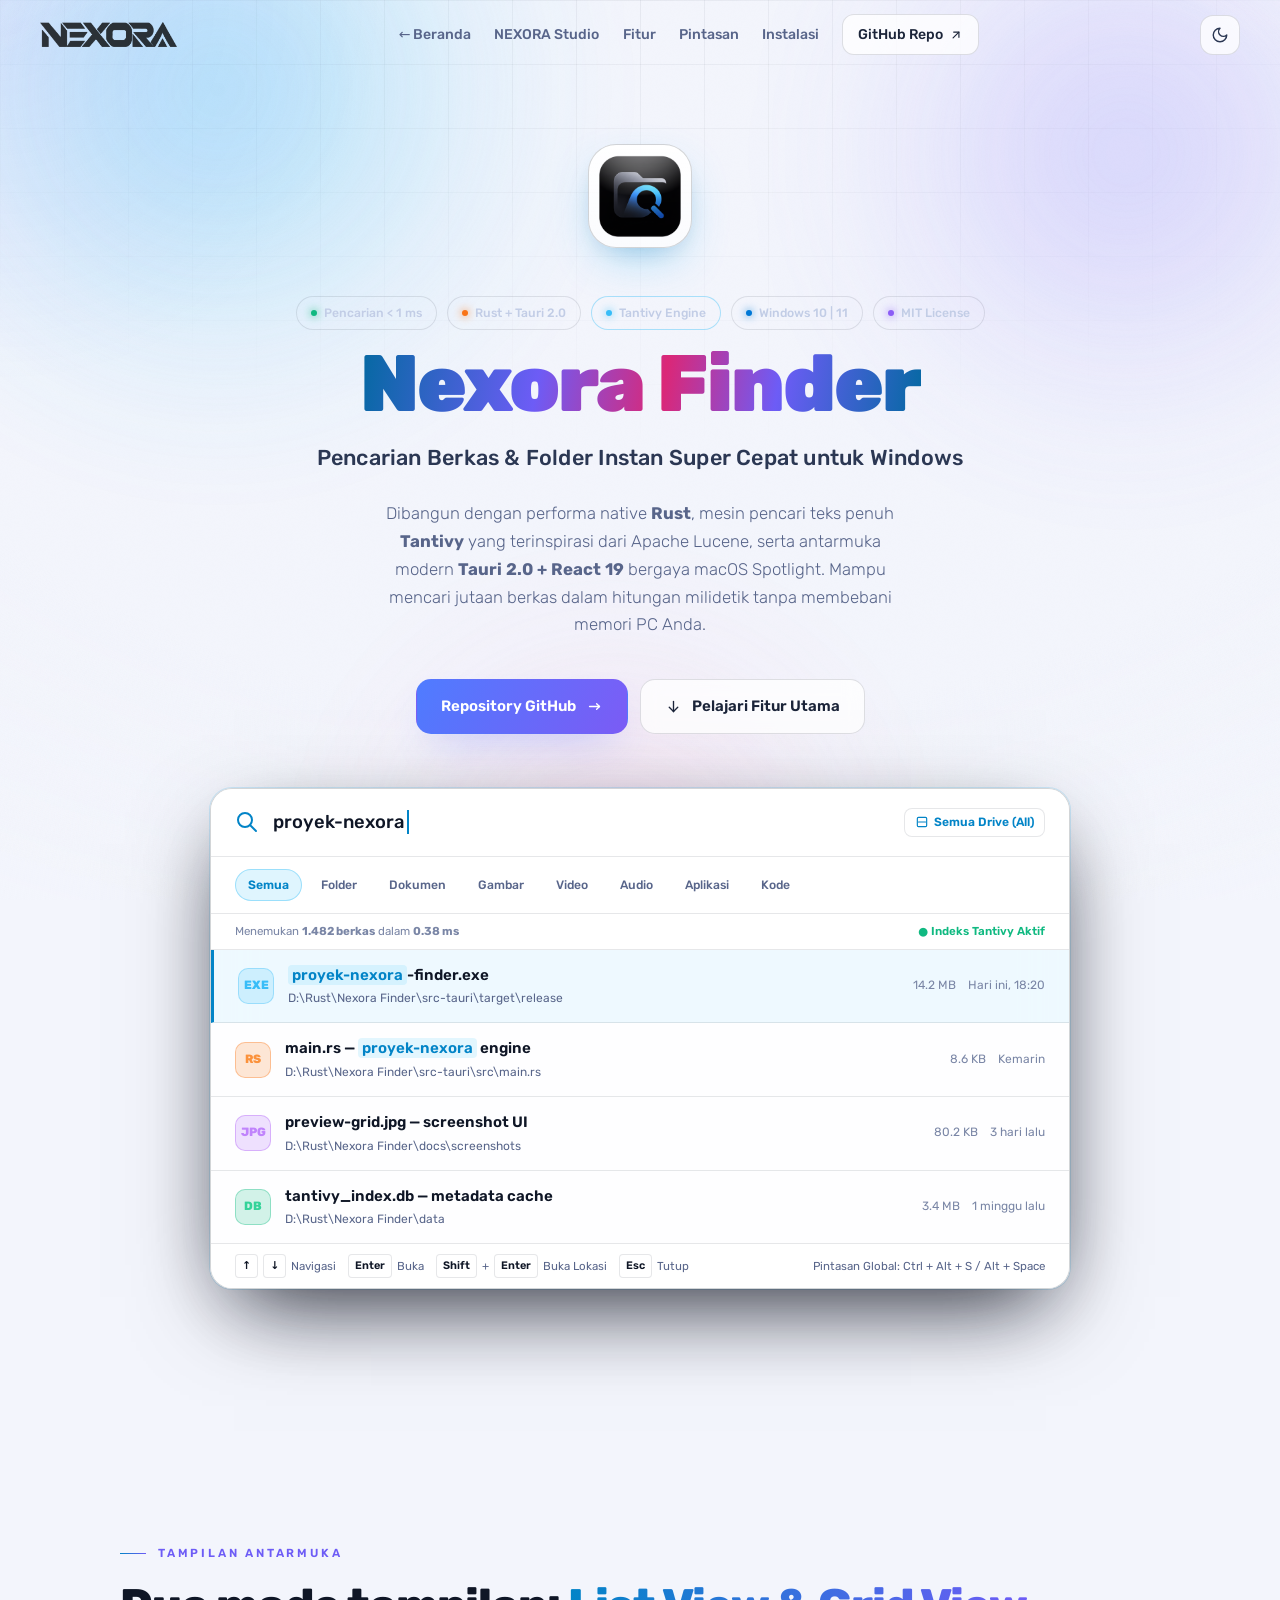
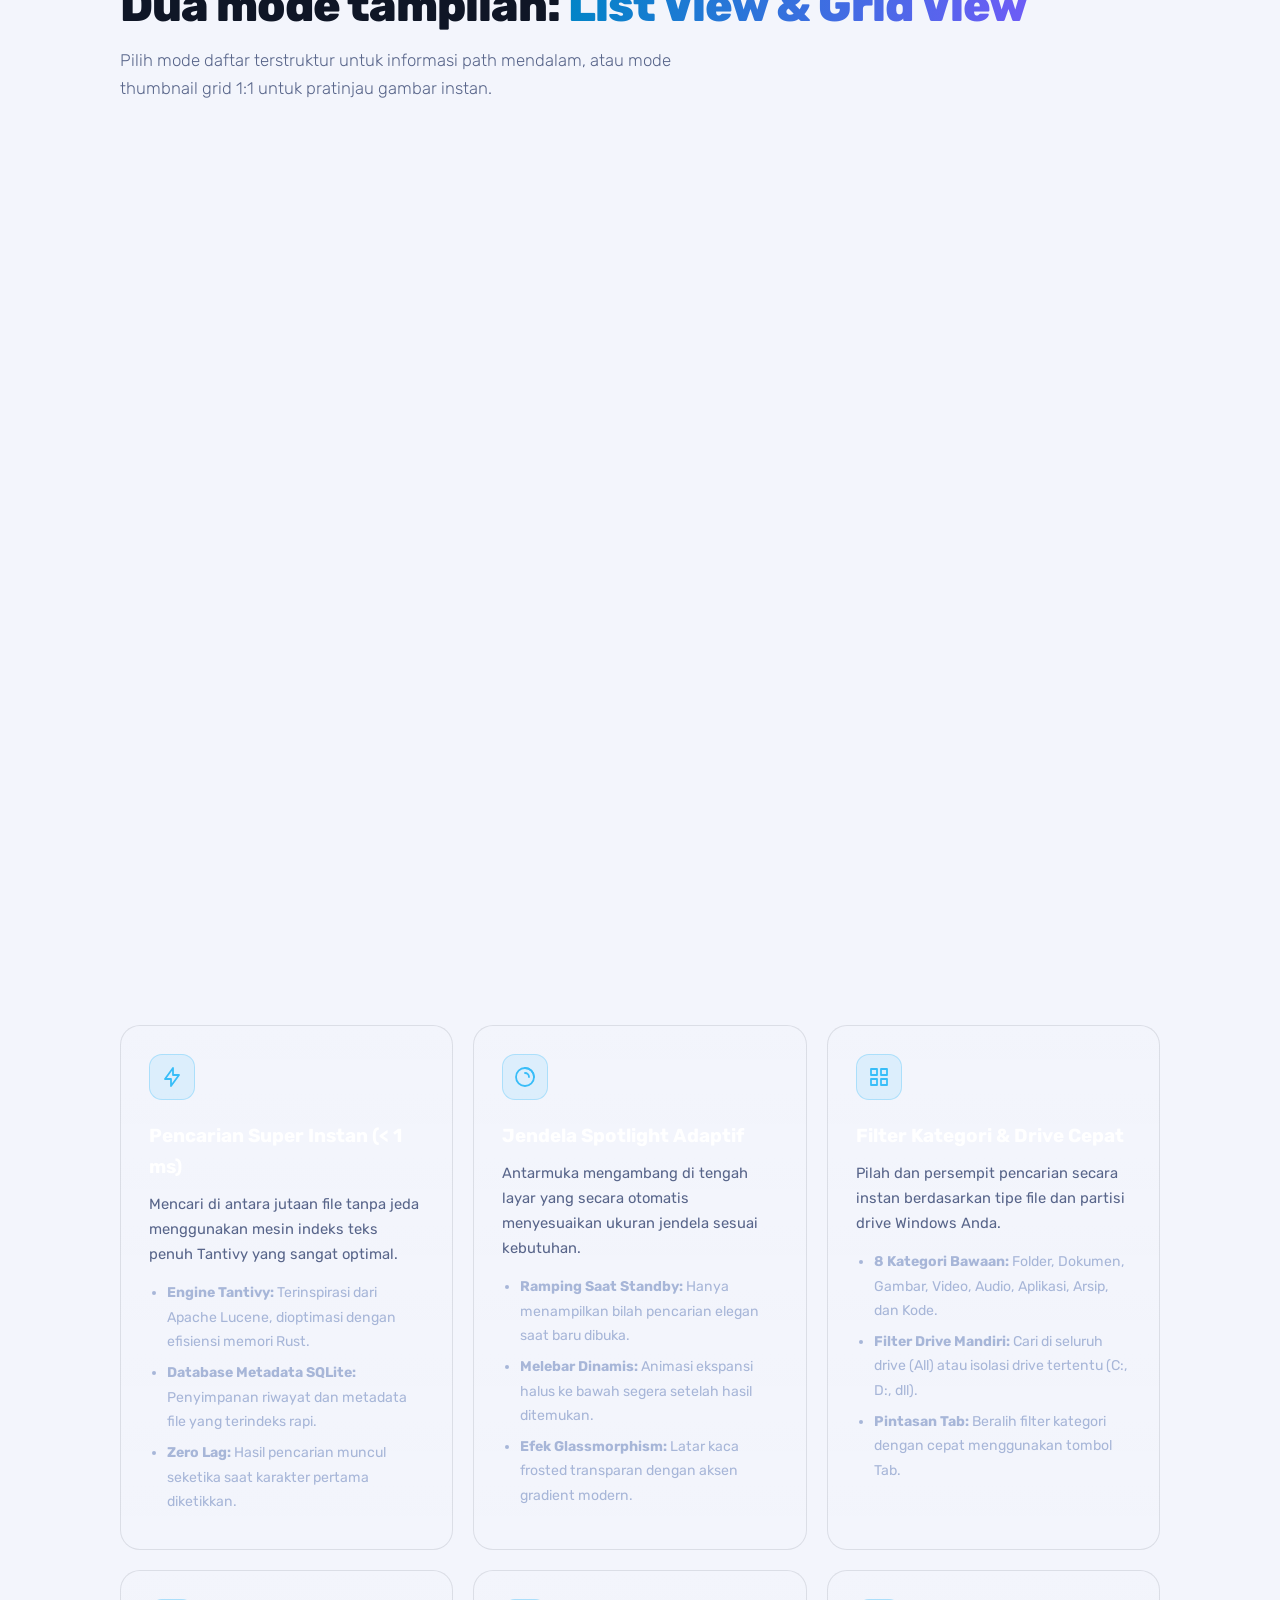
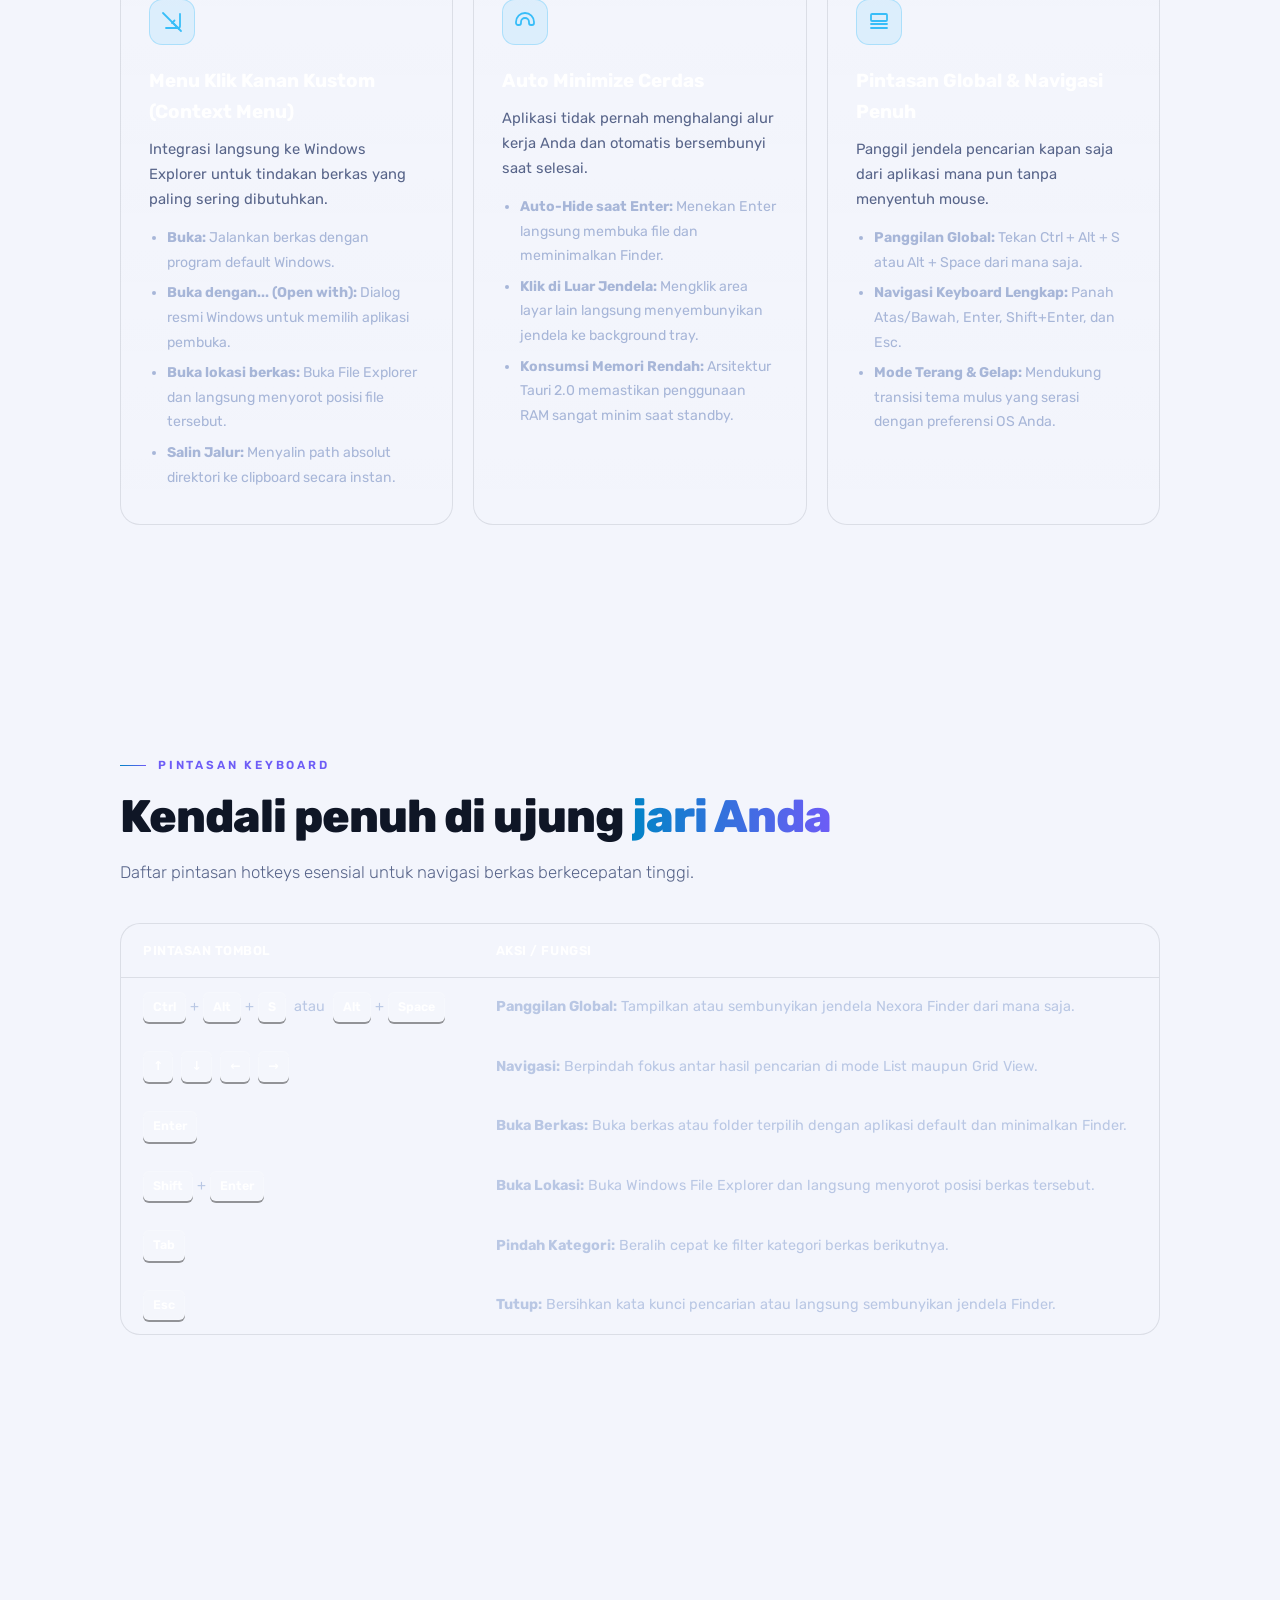
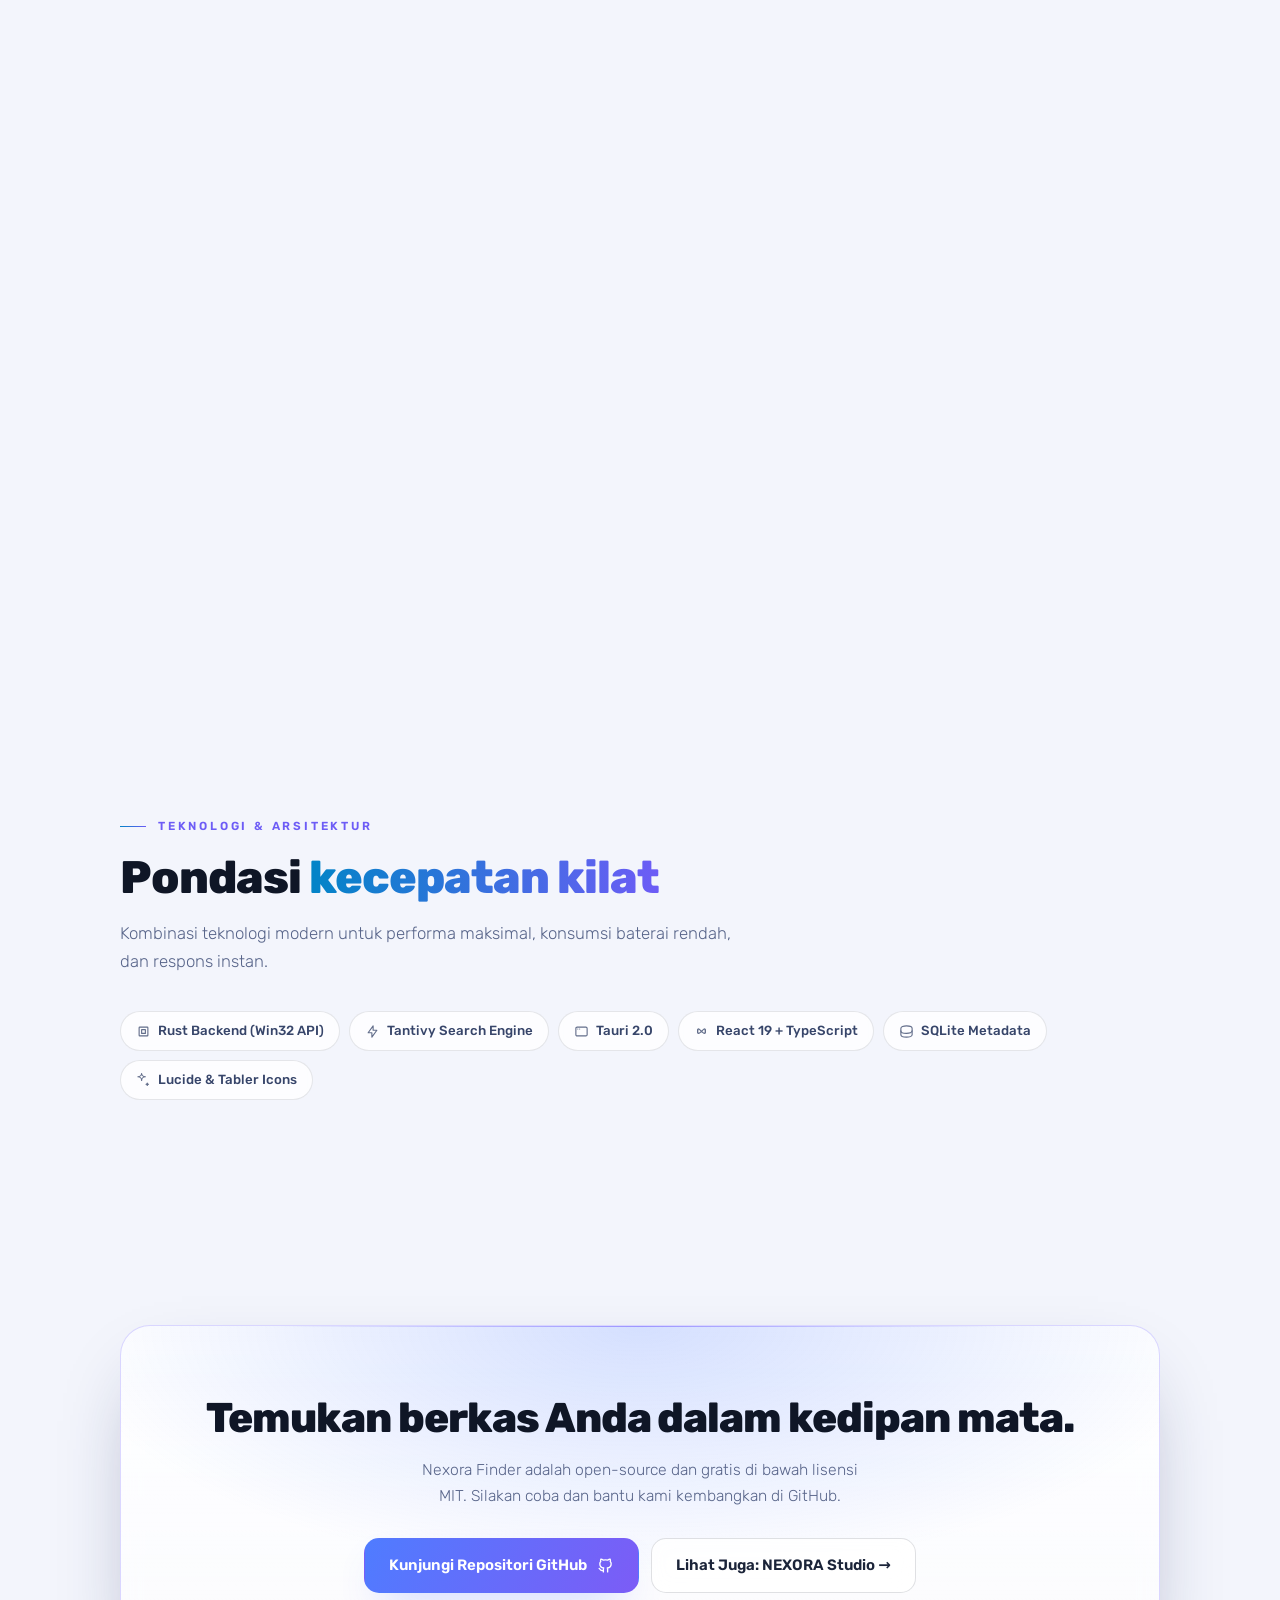
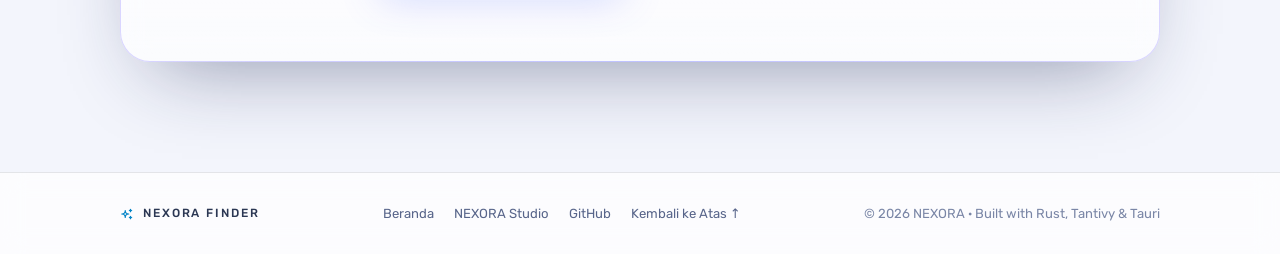
==== finder.html @ f47539b9 "feat: update favicon and add project branding assets and finder/studio pages" ====
<!DOCTYPE html>
<html lang="id" data-theme="dark">
<head>
  <meta charset="UTF-8" />
  <meta name="viewport" content="width=device-width, initial-scale=1.0" />
  <title>Nexora Finder — Pencarian Berkas &amp; Folder Instan Super Cepat untuk Windows</title>

  <meta name="description" content="Nexora Finder adalah aplikasi desktop pencarian berkas dan folder super cepat untuk Windows berkinerja tinggi, bertenaga Rust, mesin indeks Tantivy (< 1 ms), dan antarmuka modern Tauri + React bergaya macOS Spotlight." />
  <meta name="theme-color" content="#060814" id="themeColor" />
  <meta name="color-scheme" content="dark light" />

  <!-- Open Graph -->
  <meta property="og:type" content="website" />
  <meta property="og:title" content="Nexora Finder — Instant File &amp; Folder Search for Windows" />
  <meta property="og:description" content="Pencarian berkas &amp; folder instan berkecepatan tinggi (< 1 ms) bertenaga Rust, Tantivy, dan Tauri 2.0." />
  <meta property="og:url" content="https://nexora-ctrl.github.io/finder.html" />

  <!-- Favicon -->
  <link rel="icon" type="image/svg+xml" href="favicon.svg" />
  <link rel="icon" type="image/png" sizes="32x32" href="favicon-32x32.png" />
  <link rel="apple-touch-icon" sizes="192x192" href="favicon.png" />

  <!-- Font: Rubik -->
  <link rel="preconnect" href="https://fonts.googleapis.com" />
  <link rel="preconnect" href="https://fonts.gstatic.com" crossorigin />
  <link href="https://fonts.googleapis.com/css2?family=Rubik:ital,wght@0,300..900;1,300..900&display=swap" rel="stylesheet" />

  <!-- Theme bootstrap: set before first paint to avoid flashing -->
  <script>
    (function () {
      var theme = "dark";
      try {
        var params = new URLSearchParams(window.location.search);
        var forced = params.get("theme");
        var stored = localStorage.getItem("nexora-theme");
        theme = (forced === "light" || forced === "dark")
          ? forced
          : ((stored === "light" || stored === "dark")
            ? stored
            : (window.matchMedia("(prefers-color-scheme: light)").matches ? "light" : "dark"));
      } catch (e) {}
      document.documentElement.setAttribute("data-theme", theme);
    })();
  </script>

  <link rel="stylesheet" href="style.css" />
  <link rel="stylesheet" href="studio.css" />
  <link rel="stylesheet" href="finder.css" />
</head>

<body>
  <!-- Decorative background -->
  <div class="bg" aria-hidden="true">
    <div class="aurora a1"></div>
    <div class="aurora a2"></div>
    <div class="aurora a3"></div>
    <div class="grid"></div>
    <div class="grain"></div>
    <div class="vignette"></div>
  </div>
  <div class="spotlight" aria-hidden="true"></div>

  <!-- Header -->
  <header class="site-header" id="header">
    <a class="brand" href="index.html" aria-label="NEXORA — kembali ke beranda">
      <img src="logo-white.png" alt="NEXORA" class="brand-logo" width="138" height="25" />
    </a>

    <nav class="nav" id="nav" aria-label="Navigasi Proyek">
      <a href="index.html">← Beranda</a>
      <a href="studio.html">NEXORA Studio</a>
      <a href="#fitur">Fitur</a>
      <a href="#shortcuts">Pintasan</a>
      <a href="#instalasi">Instalasi</a>
      <a class="nav-cta" href="https://github.com/nexora-ctrl/nexora-finder" target="_blank" rel="noopener">
        <span>GitHub Repo</span>
        <svg xmlns="http://www.w3.org/2000/svg" width="14" height="14" viewBox="0 0 24 24" fill="none" stroke="currentColor" stroke-width="2" stroke-linecap="round" stroke-linejoin="round" class="icon-tabler" aria-hidden="true">
          <path stroke="none" d="M0 0h24v24H0z" fill="none"/>
          <path d="M17 7l-10 10" />
          <path d="M8 7l9 0l0 9" />
        </svg>
      </a>
    </nav>

    <div class="header-tools">
      <button class="theme-toggle" id="themeToggle" type="button" aria-label="Switch to light mode" aria-pressed="false" title="Ganti tema">
        <svg class="tt-icon tt-sun" xmlns="http://www.w3.org/2000/svg" viewBox="0 0 24 24" fill="none" stroke="currentColor" stroke-width="1.9" stroke-linecap="round" stroke-linejoin="round" aria-hidden="true">
          <circle cx="12" cy="12" r="4" />
          <path d="M12 2v2M12 20v2M4.93 4.93l1.41 1.41M17.66 17.66l1.41 1.41M2 12h2M20 12h2M4.93 19.07l1.41-1.41M17.66 6.34l1.41-1.41" />
        </svg>
        <svg class="tt-icon tt-moon" xmlns="http://www.w3.org/2000/svg" viewBox="0 0 24 24" fill="none" stroke="currentColor" stroke-width="1.9" stroke-linecap="round" stroke-linejoin="round" aria-hidden="true">
          <path d="M12 3a6 6 0 0 0 9 9 9 9 0 1 1-9-9z" />
        </svg>
      </button>

      <button class="menu-toggle" id="menuToggle" type="button" aria-expanded="false" aria-controls="nav" aria-label="Buka menu">
        <span></span><span></span><span></span>
      </button>
    </div>
  </header>

  <main id="top">
    <!-- Hero Section -->
    <section class="finder-hero wrap">
      <!-- App Icon -->
      <div class="finder-app-icon reveal" style="--d: 0ms">
        <img src="assets/finder-icon.png" alt="Nexora Finder Logo" width="104" height="104" />
      </div>

      <div class="badges-row reveal" style="--d: 80ms">
        <span class="meta-pill"><span class="pill-dot"></span>Pencarian &lt; 1 ms</span>
        <span class="meta-pill rust"><span class="pill-dot"></span>Rust + Tauri 2.0</span>
        <span class="meta-pill" style="border-color: rgba(56, 189, 248, 0.4);"><span class="pill-dot" style="background:#38bdf8; box-shadow:0 0 8px #38bdf8;"></span>Tantivy Engine</span>
        <span class="meta-pill win"><span class="pill-dot"></span>Windows 10 | 11</span>
        <span class="meta-pill license"><span class="pill-dot"></span>MIT License</span>
      </div>

      <h1 class="reveal" style="--d: 140ms">Nexora Finder</h1>

      <p class="tagline reveal" style="--d: 200ms">
        Pencarian Berkas &amp; Folder Instan Super Cepat untuk Windows
      </p>

      <p class="lead reveal" style="--d: 260ms">
        Dibangun dengan performa native <strong>Rust</strong>, mesin pencari teks penuh <strong>Tantivy</strong> yang terinspirasi dari Apache Lucene, serta antarmuka modern <strong>Tauri 2.0 + React 19</strong> bergaya macOS Spotlight. Mampu mencari jutaan berkas dalam hitungan milidetik tanpa membebani memori PC Anda.
      </p>

      <div class="actions reveal" style="--d: 320ms">
        <a class="btn btn-primary" href="https://github.com/nexora-ctrl/nexora-finder" target="_blank" rel="noopener">
          <span>Repository GitHub</span>
          <svg xmlns="http://www.w3.org/2000/svg" width="18" height="18" viewBox="0 0 24 24" fill="none" stroke="currentColor" stroke-width="2" stroke-linecap="round" stroke-linejoin="round" class="icon-tabler" aria-hidden="true">
            <path stroke="none" d="M0 0h24v24H0z" fill="none"/>
            <path d="M5 12l14 0" />
            <path d="M15 16l4 -4" />
            <path d="M15 8l4 4" />
          </svg>
        </a>
        <a class="btn btn-ghost" href="#fitur">
          <svg xmlns="http://www.w3.org/2000/svg" width="18" height="18" viewBox="0 0 24 24" fill="none" stroke="currentColor" stroke-width="2" stroke-linecap="round" stroke-linejoin="round" class="icon-tabler" aria-hidden="true">
            <path stroke="none" d="M0 0h24v24H0z" fill="none"/>
            <path d="M12 5v14" />
            <path d="M18 13l-6 6" />
            <path d="M6 13l6 6" />
          </svg>
          <span>Pelajari Fitur Utama</span>
        </a>
      </div>

      <!-- Spotlight Mockup Window -->
      <div class="spotlight-mockup reveal" style="--d: 380ms">
        <!-- Search bar -->
        <div class="spotlight-searchbar">
          <svg class="spotlight-search-icon" xmlns="http://www.w3.org/2000/svg" viewBox="0 0 24 24" fill="none" stroke="currentColor" stroke-width="2" stroke-linecap="round" stroke-linejoin="round" aria-hidden="true">
            <circle cx="10" cy="10" r="7" />
            <path d="M21 21l-6 -6" />
          </svg>
          <div class="spotlight-input-visual">
            <span>proyek-nexora</span>
            <span class="spotlight-cursor"></span>
          </div>
          <div class="spotlight-drive-select">
            <svg xmlns="http://www.w3.org/2000/svg" width="14" height="14" viewBox="0 0 24 24" fill="none" stroke="currentColor" stroke-width="2" stroke-linecap="round" stroke-linejoin="round"><path stroke="none" d="M0 0h24v24H0z" fill="none"/><path d="M6 4h12a2 2 0 0 1 2 2v12a2 2 0 0 1 -2 2h-12a2 2 0 0 1 -2 -2v-12a2 2 0 0 1 2 -2z" /><path d="M6 12h12" /></svg>
            <span>Semua Drive (All)</span>
          </div>
        </div>

        <!-- Category Filters -->
        <div class="spotlight-categories">
          <span class="scat-chip active">Semua</span>
          <span class="scat-chip">Folder</span>
          <span class="scat-chip">Dokumen</span>
          <span class="scat-chip">Gambar</span>
          <span class="scat-chip">Video</span>
          <span class="scat-chip">Audio</span>
          <span class="scat-chip">Aplikasi</span>
          <span class="scat-chip">Kode</span>
        </div>

        <!-- Meta status banner -->
        <div class="spotlight-meta-banner">
          <span>Menemukan <strong>1.482 berkas</strong> dalam <strong>0.38 ms</strong></span>
          <span style="color: #10b981; font-weight: 600;">● Indeks Tantivy Aktif</span>
        </div>

        <!-- Results List -->
        <div class="spotlight-results">
          <!-- Item 1 (Highlighted) -->
          <div class="spotlight-item highlighted">
            <div class="spotlight-item-main">
              <div class="spotlight-item-icon exe">EXE</div>
              <div class="spotlight-item-info">
                <div class="spotlight-item-title"><em>proyek-nexora</em>-finder.exe</div>
                <div class="spotlight-item-path">D:\Rust\Nexora Finder\src-tauri\target\release</div>
              </div>
            </div>
            <div class="spotlight-item-meta">
              <span>14.2 MB</span>
              <span>Hari ini, 18:20</span>
            </div>
          </div>

          <!-- Item 2 -->
          <div class="spotlight-item">
            <div class="spotlight-item-main">
              <div class="spotlight-item-icon code">RS</div>
              <div class="spotlight-item-info">
                <div class="spotlight-item-title">main.rs — <em>proyek-nexora</em> engine</div>
                <div class="spotlight-item-path">D:\Rust\Nexora Finder\src-tauri\src\main.rs</div>
              </div>
            </div>
            <div class="spotlight-item-meta">
              <span>8.6 KB</span>
              <span>Kemarin</span>
            </div>
          </div>

          <!-- Item 3 -->
          <div class="spotlight-item">
            <div class="spotlight-item-main">
              <div class="spotlight-item-icon img">JPG</div>
              <div class="spotlight-item-info">
                <div class="spotlight-item-title">preview-grid.jpg — screenshot UI</div>
                <div class="spotlight-item-path">D:\Rust\Nexora Finder\docs\screenshots</div>
              </div>
            </div>
            <div class="spotlight-item-meta">
              <span>80.2 KB</span>
              <span>3 hari lalu</span>
            </div>
          </div>

          <!-- Item 4 -->
          <div class="spotlight-item">
            <div class="spotlight-item-main">
              <div class="spotlight-item-icon db">DB</div>
              <div class="spotlight-item-info">
                <div class="spotlight-item-title">tantivy_index.db — metadata cache</div>
                <div class="spotlight-item-path">D:\Rust\Nexora Finder\data</div>
              </div>
            </div>
            <div class="spotlight-item-meta">
              <span>3.4 MB</span>
              <span>1 minggu lalu</span>
            </div>
          </div>
        </div>

        <!-- Spotlight Footer -->
        <div class="spotlight-footer">
          <div class="spotlight-footer-keys">
            <span><kbd>↑</kbd><kbd>↓</kbd> Navigasi</span>
            <span><kbd>Enter</kbd> Buka</span>
            <span><kbd>Shift</kbd> + <kbd>Enter</kbd> Buka Lokasi</span>
            <span><kbd>Esc</kbd> Tutup</span>
          </div>
          <div>Pintasan Global: <kbd>Ctrl</kbd> + <kbd>Alt</kbd> + <kbd>S</kbd> / <kbd>Alt</kbd> + <kbd>Space</kbd></div>
        </div>
      </div>
    </section>

    <!-- Screenshots Preview Section -->
    <section class="section wrap gallery-section">
      <p class="eyebrow reveal">Tampilan Antarmuka</p>
      <h2 class="reveal" style="--d: 70ms">
        Dua mode tampilan: <em>List View &amp; Grid View</em>
      </h2>
      <p class="lead reveal" style="--d: 130ms">
        Pilih mode daftar terstruktur untuk informasi path mendalam, atau mode thumbnail grid 1:1 untuk pratinjau gambar instan.
      </p>

      <div class="cards" style="grid-template-columns: repeat(auto-fit, minmax(360px, 1fr)); margin-top: 36px;">
        <!-- List View Preview Card -->
        <div class="gallery-card reveal" style="--d: 180ms">
          <img src="assets/finder-preview-list.jpg" alt="Nexora Finder List View Screenshot" loading="lazy" />
          <div class="gallery-card-caption">
            <div>
              <strong>Mode Tampilan Daftar (List View)</strong>
              <div style="font-size: 0.74rem; color: var(--muted-2); margin-top: 2px;">Informasi ukuran berkas, ekstensi, jalur folder, &amp; tanggal</div>
            </div>
            <span class="meta-pill" style="margin: 0; padding: 4px 10px; font-size: 0.7rem;">Detail Lengkap</span>
          </div>
        </div>

        <!-- Grid View Preview Card -->
        <div class="gallery-card reveal" style="--d: 260ms">
          <img src="assets/finder-preview-grid.jpg" alt="Nexora Finder Grid View Screenshot" loading="lazy" />
          <div class="gallery-card-caption">
            <div>
              <strong>Mode Tampilan Thumbnail (Grid View)</strong>
              <div style="font-size: 0.74rem; color: var(--muted-2); margin-top: 2px;">Kartu thumbnail visual 1:1 untuk identifikasi gambar cepat</div>
            </div>
            <span class="meta-pill" style="margin: 0; padding: 4px 10px; font-size: 0.7rem;">Pratinjau Visual</span>
          </div>
        </div>
      </div>
    </section>

    <!-- Key Features Section -->
    <section class="section wrap" id="fitur">
      <p class="eyebrow reveal">Fitur Utama</p>
      <h2 class="reveal" style="--d: 70ms">
        Kecepatan tanpa kompromi, <em>desain tanpa cela</em>
      </h2>
      <p class="lead reveal" style="--d: 130ms">
        Semua fitur dirancang khusus untuk memangkas waktu Anda mencari berkas di Windows tanpa harus menunggu indexing berat bawaan OS.
      </p>

      <div class="feature-showcase-grid">
        <!-- Feature 1 -->
        <article class="feature-box reveal" style="--d: 0ms">
          <div class="feature-box-icon" aria-hidden="true">
            <svg xmlns="http://www.w3.org/2000/svg" width="24" height="24" viewBox="0 0 24 24" fill="none" stroke="currentColor" stroke-width="1.8" stroke-linecap="round" stroke-linejoin="round" class="icon-tabler">
              <path stroke="none" d="M0 0h24v24H0z" fill="none"/>
              <path d="M13 3l0 7l6 0l-8 11l0 -7l-6 0z" />
            </svg>
          </div>
          <h3>Pencarian Super Instan (&lt; 1 ms)</h3>
          <p>Mencari di antara jutaan file tanpa jeda menggunakan mesin indeks teks penuh Tantivy yang sangat optimal.</p>
          <ul>
            <li><strong>Engine Tantivy:</strong> Terinspirasi dari Apache Lucene, dioptimasi dengan efisiensi memori Rust.</li>
            <li><strong>Database Metadata SQLite:</strong> Penyimpanan riwayat dan metadata file yang terindeks rapi.</li>
            <li><strong>Zero Lag:</strong> Hasil pencarian muncul seketika saat karakter pertama diketikkan.</li>
          </ul>
        </article>

        <!-- Feature 2 -->
        <article class="feature-box reveal" style="--d: 80ms">
          <div class="feature-box-icon" aria-hidden="true">
            <svg xmlns="http://www.w3.org/2000/svg" width="24" height="24" viewBox="0 0 24 24" fill="none" stroke="currentColor" stroke-width="1.8" stroke-linecap="round" stroke-linejoin="round" class="icon-tabler">
              <path stroke="none" d="M0 0h24v24H0z" fill="none"/>
              <circle cx="12" cy="12" r="9" />
              <path d="M12 3a9 9 0 0 1 9 9" />
              <path d="M12 8a4 4 0 0 1 4 4" />
            </svg>
          </div>
          <h3>Jendela Spotlight Adaptif</h3>
          <p>Antarmuka mengambang di tengah layar yang secara otomatis menyesuaikan ukuran jendela sesuai kebutuhan.</p>
          <ul>
            <li><strong>Ramping Saat Standby:</strong> Hanya menampilkan bilah pencarian elegan saat baru dibuka.</li>
            <li><strong>Melebar Dinamis:</strong> Animasi ekspansi halus ke bawah segera setelah hasil ditemukan.</li>
            <li><strong>Efek Glassmorphism:</strong> Latar kaca frosted transparan dengan aksen gradient modern.</li>
          </ul>
        </article>

        <!-- Feature 3 -->
        <article class="feature-box reveal" style="--d: 160ms">
          <div class="feature-box-icon" aria-hidden="true">
            <svg xmlns="http://www.w3.org/2000/svg" width="24" height="24" viewBox="0 0 24 24" fill="none" stroke="currentColor" stroke-width="1.8" stroke-linecap="round" stroke-linejoin="round" class="icon-tabler">
              <path stroke="none" d="M0 0h24v24H0z" fill="none"/>
              <path d="M4 4h6v6h-6z" />
              <path d="M14 4h6v6h-6z" />
              <path d="M4 14h6v6h-6z" />
              <path d="M14 14h6v6h-6z" />
            </svg>
          </div>
          <h3>Filter Kategori &amp; Drive Cepat</h3>
          <p>Pilah dan persempit pencarian secara instan berdasarkan tipe file dan partisi drive Windows Anda.</p>
          <ul>
            <li><strong>8 Kategori Bawaan:</strong> Folder, Dokumen, Gambar, Video, Audio, Aplikasi, Arsip, dan Kode.</li>
            <li><strong>Filter Drive Mandiri:</strong> Cari di seluruh drive (All) atau isolasi drive tertentu (C:, D:, dll).</li>
            <li><strong>Pintasan Tab:</strong> Beralih filter kategori dengan cepat menggunakan tombol <kbd>Tab</kbd>.</li>
          </ul>
        </article>

        <!-- Feature 4 -->
        <article class="feature-box reveal" style="--d: 240ms">
          <div class="feature-box-icon" aria-hidden="true">
            <svg xmlns="http://www.w3.org/2000/svg" width="24" height="24" viewBox="0 0 24 24" fill="none" stroke="currentColor" stroke-width="1.8" stroke-linecap="round" stroke-linejoin="round" class="icon-tabler">
              <path stroke="none" d="M0 0h24v24H0z" fill="none"/>
              <path d="M13 13l6 6" />
              <path d="M14.5 10.5l-2.5 2.5" />
              <path d="M3 3l18 18" />
              <path d="M6 18h12a2 2 0 0 0 2 -2v-12" />
            </svg>
          </div>
          <h3>Menu Klik Kanan Kustom (Context Menu)</h3>
          <p>Integrasi langsung ke Windows Explorer untuk tindakan berkas yang paling sering dibutuhkan.</p>
          <ul>
            <li><strong>Buka:</strong> Jalankan berkas dengan program default Windows.</li>
            <li><strong>Buka dengan... (Open with):</strong> Dialog resmi Windows untuk memilih aplikasi pembuka.</li>
            <li><strong>Buka lokasi berkas:</strong> Buka File Explorer dan langsung menyorot posisi file tersebut.</li>
            <li><strong>Salin Jalur:</strong> Menyalin path absolut direktori ke clipboard secara instan.</li>
          </ul>
        </article>

        <!-- Feature 5 -->
        <article class="feature-box reveal" style="--d: 320ms">
          <div class="feature-box-icon" aria-hidden="true">
            <svg xmlns="http://www.w3.org/2000/svg" width="24" height="24" viewBox="0 0 24 24" fill="none" stroke="currentColor" stroke-width="1.8" stroke-linecap="round" stroke-linejoin="round" class="icon-tabler">
              <path stroke="none" d="M0 0h24v24H0z" fill="none"/>
              <path d="M12 3a9 9 0 0 1 9 9v1a2 2 0 0 1 -2 2h-1a2 2 0 0 1 -2 -2v-1a4 4 0 1 0 -8 0v1a2 2 0 0 1 -2 2h-1a2 2 0 0 1 -2 -2v-1a9 9 0 0 1 9 -9z" />
            </svg>
          </div>
          <h3>Auto Minimize Cerdas</h3>
          <p>Aplikasi tidak pernah menghalangi alur kerja Anda dan otomatis bersembunyi saat selesai.</p>
          <ul>
            <li><strong>Auto-Hide saat Enter:</strong> Menekan Enter langsung membuka file dan meminimalkan Finder.</li>
            <li><strong>Klik di Luar Jendela:</strong> Mengklik area layar lain langsung menyembunyikan jendela ke background tray.</li>
            <li><strong>Konsumsi Memori Rendah:</strong> Arsitektur Tauri 2.0 memastikan penggunaan RAM sangat minim saat standby.</li>
          </ul>
        </article>

        <!-- Feature 6 -->
        <article class="feature-box reveal" style="--d: 400ms">
          <div class="feature-box-icon" aria-hidden="true">
            <svg xmlns="http://www.w3.org/2000/svg" width="24" height="24" viewBox="0 0 24 24" fill="none" stroke="currentColor" stroke-width="1.8" stroke-linecap="round" stroke-linejoin="round" class="icon-tabler">
              <path stroke="none" d="M0 0h24v24H0z" fill="none"/>
              <path d="M5 4h14a1 1 0 0 1 1 1v5a1 1 0 0 1 -1 1h-14a1 1 0 0 1 -1 -1v-5a1 1 0 0 1 1 -1z" />
              <path d="M4 14h16" />
              <path d="M4 18h16" />
            </svg>
          </div>
          <h3>Pintasan Global &amp; Navigasi Penuh</h3>
          <p>Panggil jendela pencarian kapan saja dari aplikasi mana pun tanpa menyentuh mouse.</p>
          <ul>
            <li><strong>Panggilan Global:</strong> Tekan <code>Ctrl + Alt + S</code> atau <code>Alt + Space</code> dari mana saja.</li>
            <li><strong>Navigasi Keyboard Lengkap:</strong> Panah Atas/Bawah, Enter, Shift+Enter, dan Esc.</li>
            <li><strong>Mode Terang &amp; Gelap:</strong> Mendukung transisi tema mulus yang serasi dengan preferensi OS Anda.</li>
          </ul>
        </article>
      </div>
    </section>

    <!-- Keyboard Shortcuts Section -->
    <section class="section wrap" id="shortcuts">
      <p class="eyebrow reveal">Pintasan Keyboard</p>
      <h2 class="reveal" style="--d: 70ms">
        Kendali penuh di ujung <em>jari Anda</em>
      </h2>
      <p class="lead reveal" style="--d: 130ms">
        Daftar pintasan hotkeys esensial untuk navigasi berkas berkecepatan tinggi.
      </p>

      <div class="shortcuts-table-wrapper reveal" style="--d: 200ms">
        <table class="shortcuts-table">
          <thead>
            <tr>
              <th style="width: 34%;">Pintasan Tombol</th>
              <th>Aksi / Fungsi</th>
            </tr>
          </thead>
          <tbody>
            <tr>
              <td><kbd>Ctrl</kbd> + <kbd>Alt</kbd> + <kbd>S</kbd> &nbsp;atau&nbsp; <kbd>Alt</kbd> + <kbd>Space</kbd></td>
              <td><strong>Panggilan Global:</strong> Tampilkan atau sembunyikan jendela Nexora Finder dari mana saja.</td>
            </tr>
            <tr>
              <td><kbd>↑</kbd> &nbsp;<kbd>↓</kbd> &nbsp;<kbd>←</kbd> &nbsp;<kbd>→</kbd></td>
              <td><strong>Navigasi:</strong> Berpindah fokus antar hasil pencarian di mode List maupun Grid View.</td>
            </tr>
            <tr>
              <td><kbd>Enter</kbd></td>
              <td><strong>Buka Berkas:</strong> Buka berkas atau folder terpilih dengan aplikasi default dan minimalkan Finder.</td>
            </tr>
            <tr>
              <td><kbd>Shift</kbd> + <kbd>Enter</kbd></td>
              <td><strong>Buka Lokasi:</strong> Buka Windows File Explorer dan langsung menyorot posisi berkas tersebut.</td>
            </tr>
            <tr>
              <td><kbd>Tab</kbd></td>
              <td><strong>Pindah Kategori:</strong> Beralih cepat ke filter kategori berkas berikutnya.</td>
            </tr>
            <tr>
              <td><kbd>Esc</kbd></td>
              <td><strong>Tutup:</strong> Bersihkan kata kunci pencarian atau langsung sembunyikan jendela Finder.</td>
            </tr>
          </tbody>
        </table>
      </div>
    </section>

    <!-- Installation & Dev Guide -->
    <section class="section wrap" id="instalasi">
      <p class="eyebrow reveal">Panduan &amp; Kompilasi</p>
      <h2 class="reveal" style="--d: 70ms">
        Menjalankan <em>Nexora Finder</em>
      </h2>

      <div class="cards" style="grid-template-columns: repeat(auto-fit, minmax(320px, 1fr));">
        <!-- Card 1: Dev Mode -->
        <article class="card reveal" style="--d: 100ms">
          <div class="icon" aria-hidden="true">
            <svg xmlns="http://www.w3.org/2000/svg" width="22" height="22" viewBox="0 0 24 24" fill="none" stroke="currentColor" stroke-width="1.8" stroke-linecap="round" stroke-linejoin="round" class="icon-tabler"><path stroke="none" d="M0 0h24v24H0z" fill="none"/><path d="M8 9l3 3l-3 3" /><path d="M13 15l3 0" /><path d="M3 4m0 2a2 2 0 0 1 2 -2h14a2 2 0 0 1 2 2v12a2 2 0 0 1 -2 2h-14a2 2 0 0 1 -2 -2z" /></svg>
          </div>
          <h3>1. Mode Pengembangan (Dev Mode)</h3>
          <p>Jalankan live-reload frontend React dengan backend Rust:</p>
          
          <div class="code-block">
            <div class="code-header">
              <span>Terminal / PowerShell</span>
              <span>Node + Cargo</span>
            </div>
            <pre class="code-body"><span class="comment"># Clone repositori</span>
<span class="cmd">git clone</span> https://github.com/nexora-ctrl/nexora-finder.git
<span class="cmd">cd</span> nexora-finder

<span class="comment"># Pasang dependensi frontend</span>
<span class="cmd">npm install</span>

<span class="comment"># Jalankan dev mode</span>
<span class="cmd">npm run tauri dev</span></pre>
          </div>
        </article>

        <!-- Card 2: Production Build -->
        <article class="card reveal" style="--d: 180ms">
          <div class="icon" aria-hidden="true">
            <svg xmlns="http://www.w3.org/2000/svg" width="22" height="22" viewBox="0 0 24 24" fill="none" stroke="currentColor" stroke-width="1.8" stroke-linecap="round" stroke-linejoin="round" class="icon-tabler"><path stroke="none" d="M0 0h24v24H0z" fill="none"/><path d="M4 17v2a2 2 0 0 0 2 2h12a2 2 0 0 0 2 -2v-2" /><path d="M7 11l5 5l5 -5" /><path d="M12 4l0 12" /></svg>
          </div>
          <h3>2. Membangun Biner Rilis (.exe)</h3>
          <p>Kompilasi file binary executable mandiri siap pakai tanpa installer:</p>
          
          <div class="code-block">
            <div class="code-header">
              <span>PowerShell</span>
              <span>Tauri Production Build</span>
            </div>
            <pre class="code-body"><span class="comment"># Build binary standalone .exe</span>
<span class="cmd">npm run tauri build</span> -- --no-bundle</pre>
          </div>

          <p style="margin-top: 14px; font-size: 0.82rem; color: var(--muted-2);">
            File executable portabel akan dihasilkan di folder <code>src-tauri/target/release/nexora-finder.exe</code> dan dapat langsung disematkan di Taskbar atau Startup Windows.
          </p>
        </article>
      </div>
    </section>

    <!-- Tech Architecture Section -->
    <section class="section wrap" id="arsitektur">
      <p class="eyebrow reveal">Teknologi &amp; Arsitektur</p>
      <h2 class="reveal" style="--d: 70ms">
        Pondasi <em>kecepatan kilat</em>
      </h2>
      <p class="lead reveal" style="--d: 130ms">
        Kombinasi teknologi modern untuk performa maksimal, konsumsi baterai rendah, dan respons instan.
      </p>

      <div class="chips reveal" style="--d: 200ms">
        <span class="chip">
          <svg xmlns="http://www.w3.org/2000/svg" width="15" height="15" viewBox="0 0 24 24" fill="none" stroke="currentColor" stroke-width="1.8" stroke-linecap="round" stroke-linejoin="round" class="icon-tabler"><path stroke="none" d="M0 0h24v24H0z" fill="none"/><path d="M5 5m0 1a1 1 0 0 1 1 -1h12a1 1 0 0 1 1 1v12a1 1 0 0 1 -1 1h-12a1 1 0 0 1 -1 -1z" /><path d="M9 9h6v6h-6z" /></svg>
          Rust Backend (Win32 API)
        </span>
        <span class="chip">
          <svg xmlns="http://www.w3.org/2000/svg" width="15" height="15" viewBox="0 0 24 24" fill="none" stroke="currentColor" stroke-width="1.8" stroke-linecap="round" stroke-linejoin="round" class="icon-tabler"><path stroke="none" d="M0 0h24v24H0z" fill="none"/><path d="M13 3l0 7l6 0l-8 11l0 -7l-6 0z" /></svg>
          Tantivy Search Engine
        </span>
        <span class="chip">
          <svg xmlns="http://www.w3.org/2000/svg" width="15" height="15" viewBox="0 0 24 24" fill="none" stroke="currentColor" stroke-width="1.8" stroke-linecap="round" stroke-linejoin="round" class="icon-tabler"><path stroke="none" d="M0 0h24v24H0z" fill="none"/><path d="M3 5m0 2a2 2 0 0 1 2 -2h14a2 2 0 0 1 2 2v10a2 2 0 0 1 -2 2h-14a2 2 0 0 1 -2 -2z" /><path d="M6 8h.01" /><path d="M9 8h.01" /></svg>
          Tauri 2.0
        </span>
        <span class="chip">
          <svg xmlns="http://www.w3.org/2000/svg" width="15" height="15" viewBox="0 0 24 24" fill="none" stroke="currentColor" stroke-width="1.8" stroke-linecap="round" stroke-linejoin="round" class="icon-tabler"><path stroke="none" d="M0 0h24v24H0z" fill="none"/><path d="M6.306 8.711c-1.257 3.551 -.75 6.423 .908 6.423c3.48 0 7.85 -7.423 9.47 -7.423c1.62 0 2.158 2.872 .902 6.423" /><path d="M17.694 8.711c1.257 3.551 .75 6.423 -.908 6.423c-3.48 0 -7.85 -7.423 -9.47 -7.423c-1.62 0 -2.158 2.872 -.902 6.423" /></svg>
          React 19 + TypeScript
        </span>
        <span class="chip">
          <svg xmlns="http://www.w3.org/2000/svg" width="15" height="15" viewBox="0 0 24 24" fill="none" stroke="currentColor" stroke-width="1.8" stroke-linecap="round" stroke-linejoin="round" class="icon-tabler"><path stroke="none" d="M0 0h24v24H0z" fill="none"/><path d="M12 3c-4.97 0 -9 1.79 -9 4v10c0 2.21 4.03 4 9 4s9 -1.79 9 -4v-10c0 -2.21 -4.03 -4 -9 -4z" /><path d="M3 11c0 2.21 4.03 4 9 4s9 -1.79 9 -4" /></svg>
          SQLite Metadata
        </span>
        <span class="chip">
          <svg xmlns="http://www.w3.org/2000/svg" width="15" height="15" viewBox="0 0 24 24" fill="none" stroke="currentColor" stroke-width="1.8" stroke-linecap="round" stroke-linejoin="round" class="icon-tabler"><path stroke="none" d="M0 0h24v24H0z" fill="none"/><path d="M16 18a2 2 0 0 1 2 2a2 2 0 0 1 2 -2a2 2 0 0 1 -2 -2a2 2 0 0 1 -2 2z" /><path d="M9 12a6 6 0 0 1 6 -6a6 6 0 0 1 -6 -6a6 6 0 0 1 -6 6a6 6 0 0 1 6 6z" /></svg>
          Lucide &amp; Tabler Icons
        </span>
      </div>
    </section>

    <!-- CTA Section -->
    <section class="cta wrap">
      <div class="cta-inner reveal">
        <h2>Temukan berkas Anda dalam kedipan mata.</h2>
        <p>Nexora Finder adalah open-source dan gratis di bawah lisensi MIT. Silakan coba dan bantu kami kembangkan di GitHub.</p>
        <div class="actions">
          <a class="btn btn-primary" href="https://github.com/nexora-ctrl/nexora-finder" target="_blank" rel="noopener">
            <span>Kunjungi Repositori GitHub</span>
            <svg xmlns="http://www.w3.org/2000/svg" width="18" height="18" viewBox="0 0 24 24" fill="none" stroke="currentColor" stroke-width="2" stroke-linecap="round" stroke-linejoin="round" class="icon-tabler" aria-hidden="true">
              <path stroke="none" d="M0 0h24v24H0z" fill="none"/>
              <path d="M9 19c-4.3 1.4 -4.3 -2.5 -6 -3m12 5v-3.5c0 -1 .1 -1.4 -.5 -2c2.8 -.3 5.5 -1.4 5.5 -6a4.6 4.6 0 0 0 -1.3 -3.2a4.2 4.2 0 0 0 -.1 -3.2s-1.1 -.3 -3.5 1.3a12.3 12.3 0 0 0 -6.2 0c-2.4 -1.6 -3.5 -1.3 -3.5 -1.3a4.2 4.2 0 0 0 -.1 3.2a4.6 4.6 0 0 0 -1.3 3.2c0 4.6 2.7 5.7 5.5 6c-.6 .6 -.6 1.2 -.5 2v3.5" />
            </svg>
          </a>
          <a class="btn btn-ghost" href="studio.html">
            <span>Lihat Juga: NEXORA Studio →</span>
          </a>
        </div>
      </div>
    </section>
  </main>

  <!-- Footer -->
  <footer class="site-footer">
    <div class="wrap footer-inner">
      <span class="left">
        <svg xmlns="http://www.w3.org/2000/svg" width="14" height="14" viewBox="0 0 24 24" fill="none" stroke="currentColor" stroke-width="2" stroke-linecap="round" stroke-linejoin="round" class="icon-tabler" aria-hidden="true" style="color: var(--cyan);"><path stroke="none" d="M0 0h24v24H0z" fill="none"/><path d="M16 18a2 2 0 0 1 2 2a2 2 0 0 1 2 -2a2 2 0 0 1 -2 -2a2 2 0 0 1 -2 2zm0 -12a2 2 0 0 1 2 2a2 2 0 0 1 2 -2a2 2 0 0 1 -2 -2a2 2 0 0 1 -2 2zm-7 12a6 6 0 0 1 6 -6a6 6 0 0 1 -6 -6a6 6 0 0 1 -6 6a6 6 0 0 1 6 6z" /></svg>
        Nexora Finder
      </span>
      <div class="footer-links">
        <a href="index.html">Beranda</a>
        <a href="studio.html">NEXORA Studio</a>
        <a href="https://github.com/nexora-ctrl/nexora-finder" target="_blank" rel="noopener">GitHub</a>
        <a href="#top">Kembali ke Atas ↑</a>
      </div>
      <span>&copy; 2026 NEXORA &middot; Built with Rust, Tantivy &amp; Tauri</span>
    </div>
  </footer>

  <noscript>
    <style>.reveal { opacity: 1; transform: none; }</style>
  </noscript>

  <script>
    (function () {
      "use strict";

      var root = document.documentElement;
      var reduceMotion = window.matchMedia("(prefers-reduced-motion: reduce)").matches;

      /* ============ THEME TOGGLE ============ */
      var themeMeta = document.getElementById("themeColor");
      var themeColors = { dark: "#060814", light: "#f3f5fc" };
      var toggle = document.getElementById("themeToggle");

      var stored = null;
      try { stored = localStorage.getItem("nexora-theme"); } catch (e) {}
      var explicit = (stored === "light" || stored === "dark");

      var forced = null;
      try {
        var q = new URLSearchParams(window.location.search).get("theme");
        if (q === "light" || q === "dark") forced = q;
      } catch (e) {}

      function applyTheme(theme, animate) {
        root.setAttribute("data-theme", theme);
        if (themeMeta) themeMeta.setAttribute("content", themeColors[theme] || themeColors.dark);
        if (toggle) {
          toggle.setAttribute("aria-pressed", theme === "light" ? "true" : "false");
          toggle.setAttribute("aria-label", theme === "dark" ? "Switch to light mode" : "Switch to dark mode");
          toggle.setAttribute("title", theme === "dark" ? "Mode terang" : "Mode gelap");
        }
        if (!forced) {
          try { localStorage.setItem("nexora-theme", theme); } catch (e) {}
        }
        if (animate && !reduceMotion) {
          root.classList.add("theme-anim");
          window.setTimeout(function () {
            root.classList.remove("theme-anim");
          }, 520);
        }
      }

      applyTheme(root.getAttribute("data-theme") || "dark", false);

      if (toggle) {
        toggle.addEventListener("click", function () {
          explicit = true;
          applyTheme(root.getAttribute("data-theme") === "dark" ? "light" : "dark", true);
        });
      }

      /* Mobile menu toggle */
      var menuToggle = document.getElementById("menuToggle");
      var nav = document.getElementById("nav");
      if (menuToggle && nav) {
        menuToggle.addEventListener("click", function () {
          var open = nav.classList.toggle("open");
          menuToggle.setAttribute("aria-expanded", open ? "true" : "false");
        });
      }

      /* Header state on scroll */
      var header = document.getElementById("header");
      var onScroll = function () {
        if (window.scrollY > 24) header.classList.add("scrolled");
        else header.classList.remove("scrolled");
      };
      window.addEventListener("scroll", onScroll, { passive: true });
      onScroll();

      /* Reveal on scroll */
      var items = document.querySelectorAll(".reveal");
      if (reduceMotion || !("IntersectionObserver" in window)) {
        items.forEach(function (el) { el.classList.add("in"); });
      } else {
        var io = new IntersectionObserver(function (entries) {
          entries.forEach(function (entry) {
            if (entry.isIntersecting) {
              entry.target.classList.add("in");
              io.unobserve(entry.target);
            }
          });
        }, { threshold: 0.12, rootMargin: "0px 0px -8% 0px" });
        items.forEach(function (el) { io.observe(el); });
      }

      /* Cursor spotlight (desktop only) */
      if (!reduceMotion && window.matchMedia("(pointer: fine)").matches) {
        var mx = 0, my = 0, queued = false;
        var paint = function () {
          root.style.setProperty("--mx", mx + "px");
          root.style.setProperty("--my", my + "px");
          queued = false;
        };
        window.addEventListener("pointermove", function (e) {
          mx = e.clientX;
          my = e.clientY;
          if (!queued) {
            queued = true;
            window.requestAnimationFrame(paint);
          }
        }, { passive: true });
      }
    })();
  </script>
</body>
</html>
---- style.css ----
/* ============================================================
   NEXORA — Landing Page
   Theme system: dark / light via [data-theme] on <html>
   ============================================================ */

/* ============ BASE TOKENS ============ */
:root {
  --max: 1120px;
  --radius: 20px;
  --ease: cubic-bezier(0.2, 0.7, 0.2, 1);
  --header-h: 68px;
  --mx: 50%;
  --my: 0%;
  --font: "Rubik", system-ui, -apple-system, "Segoe UI", sans-serif;
}

/* ============ DARK THEME (default) ============ */
:root[data-theme="dark"] {
  color-scheme: dark;

  --bg: #060814;
  --bg-soft: #0b1024;
  --bg-deep: #04060e;

  --ink: #eef2ff;
  --ink-2: #c8d0ea;
  --muted: #8f9cbe;
  --muted-2: #6b7899;

  --line: rgba(255, 255, 255, 0.09);
  --line-2: rgba(255, 255, 255, 0.17);

  --cyan: #38bdf8;
  --violet: #8b7dff;
  --pink: #f472b6;
  --accent: #7c8cff;

  --glass: rgba(255, 255, 255, 0.05);
  --glass-2: rgba(255, 255, 255, 0.075);
  --header-bg: rgba(6, 8, 20, 0.74);

  --surface: linear-gradient(180deg, rgba(255, 255, 255, 0.058), rgba(255, 255, 255, 0.012));
  --surface-solid: rgba(13, 18, 38, 0.72);

  --shadow-sm: 0 10px 30px -18px rgba(2, 4, 12, 0.9);
  --shadow-lg: 0 34px 80px -34px rgba(2, 4, 12, 0.95);
  --glow: 0 18px 46px -18px rgba(91, 110, 255, 0.85);

  --title-grad: linear-gradient(100deg, #7dd3fc, #8b7dff 32%, #f472b6 54%, #8b7dff 74%, #7dd3fc 100%);
  --text-grad: linear-gradient(90deg, #7dd3fc, #a99cff);
  --accent-grad: linear-gradient(120deg, #4f7cff, #8b7dff);

  --aurora-1: rgba(47, 107, 255, 0.85);
  --aurora-2: rgba(139, 125, 255, 0.72);
  --aurora-3: rgba(244, 114, 182, 0.40);
  --aurora-blend: screen;
  --aurora-opacity: 0.55;

  --grid-line: rgba(255, 255, 255, 0.05);
  --vignette: radial-gradient(ellipse 120% 90% at 50% 38%, transparent 42%, rgba(4, 6, 14, 0.9) 100%);
  --grain-blend: overlay;
  --grain-opacity: 0.035;

  --spotlight: rgba(139, 125, 255, 0.12);
  --logo-filter: none;

  --btn-ghost-bg: rgba(255, 255, 255, 0.04);
  --btn-ghost-bg-hover: rgba(255, 255, 255, 0.09);
  --btn-ghost-ink: #e8edff;
  --btn-ghost-line: rgba(255, 255, 255, 0.11);

  --chip-bg: rgba(255, 255, 255, 0.035);
  --chip-ink: #c2cde6;
  --icon-bg: rgba(139, 125, 255, 0.14);
  --icon-line: rgba(139, 125, 255, 0.3);
  --icon-ink: #b9b0ff;

  --selection: rgba(139, 125, 255, 0.35);
  --selection-ink: #ffffff;
  --danger: #ff6b81;
}

/* ============ LIGHT THEME ============ */
:root[data-theme="light"] {
  color-scheme: light;

  --bg: #f3f5fc;
  --bg-soft: #ffffff;
  --bg-deep: #e7ecf9;

  --ink: #0f1626;
  --ink-2: #2b3753;
  --muted: #58658a;
  --muted-2: #7a86a6;

  --line: rgba(15, 22, 38, 0.10);
  --line-2: rgba(15, 22, 38, 0.18);

  --cyan: #0284c7;
  --violet: #6d5cf6;
  --pink: #db2777;
  --accent: #5b6cff;

  --glass: rgba(255, 255, 255, 0.72);
  --glass-2: rgba(255, 255, 255, 0.88);
  --header-bg: rgba(255, 255, 255, 0.78);

  --surface: linear-gradient(180deg, rgba(255, 255, 255, 0.95), rgba(255, 255, 255, 0.66));
  --surface-solid: rgba(255, 255, 255, 0.9);

  --shadow-sm: 0 10px 30px -18px rgba(26, 36, 82, 0.38);
  --shadow-lg: 0 34px 80px -34px rgba(26, 36, 82, 0.48);
  --glow: 0 18px 40px -18px rgba(91, 108, 255, 0.45);

  --title-grad: linear-gradient(100deg, #0369a1, #6d5cf6 32%, #db2777 54%, #6d5cf6 74%, #0369a1 100%);
  --text-grad: linear-gradient(90deg, #0284c7, #6d5cf6);
  --accent-grad: linear-gradient(120deg, #4f7cff, #7c5cf6);

  --aurora-1: rgba(56, 189, 248, 0.50);
  --aurora-2: rgba(139, 125, 255, 0.42);
  --aurora-3: rgba(244, 114, 182, 0.30);
  --aurora-blend: normal;
  --aurora-opacity: 0.85;

  --grid-line: rgba(15, 22, 38, 0.055);
  --vignette: radial-gradient(ellipse 125% 95% at 50% 34%, transparent 48%, rgba(243, 245, 252, 0.95) 100%);
  --grain-blend: multiply;
  --grain-opacity: 0.022;

  --spotlight: rgba(91, 108, 255, 0.10);
  --logo-filter: brightness(0) opacity(0.78);

  --btn-ghost-bg: rgba(255, 255, 255, 0.78);
  --btn-ghost-bg-hover: #ffffff;
  --btn-ghost-ink: #1b2439;
  --btn-ghost-line: rgba(15, 22, 38, 0.13);

  --chip-bg: rgba(255, 255, 255, 0.78);
  --chip-ink: #37456a;
  --icon-bg: rgba(109, 92, 246, 0.11);
  --icon-line: rgba(109, 92, 246, 0.24);
  --icon-ink: #5b4bd8;

  --selection: rgba(109, 92, 246, 0.22);
  --selection-ink: #0f1626;
  --danger: #e11d48;
}

/* ============ RESET / BASE ============ */
*, *::before, *::after {
  box-sizing: border-box;
  font-family: var(--font);
}

html {
  scroll-behavior: smooth;
  -webkit-text-size-adjust: 100%;
}

body {
  margin: 0;
  background: var(--bg);
  color: var(--ink);
  font-family: var(--font);
  font-weight: 400;
  line-height: 1.65;
  overflow-x: hidden;
  -webkit-font-smoothing: antialiased;
  -moz-osx-font-smoothing: grayscale;
  transition: background-color 0.5s var(--ease), color 0.5s var(--ease);
}

::selection {
  background: var(--selection);
  color: var(--selection-ink);
}

a { color: inherit; }

img { max-width: 100%; }

/* smooth theme cross-fade (applied briefly when the theme changes) */
:root.theme-anim *,
:root.theme-anim *::before,
:root.theme-anim *::after {
  transition: background-color 0.45s var(--ease), border-color 0.45s var(--ease),
              color 0.45s var(--ease), fill 0.45s var(--ease), box-shadow 0.45s var(--ease) !important;
}

/* ============ SCROLL PROGRESS ============ */
.scroll-progress {
  position: fixed;
  top: 0; left: 0; right: 0;
  height: 3px;
  z-index: 60;
  pointer-events: none;
}

.scroll-progress span {
  display: block;
  height: 100%;
  width: 0%;
  background: linear-gradient(90deg, var(--cyan), var(--violet) 55%, var(--pink));
  box-shadow: 0 0 14px rgba(139, 125, 255, 0.75);
  transition: width 0.12s linear;
}

/* ============ BACKGROUND LAYERS ============ */
.bg {
  position: fixed;
  inset: 0;
  z-index: 0;
  overflow: hidden;
  pointer-events: none;
}

.aurora {
  position: absolute;
  border-radius: 50%;
  filter: blur(90px);
  opacity: var(--aurora-opacity);
  mix-blend-mode: var(--aurora-blend);
  will-change: transform;
  transition: opacity 0.6s var(--ease);
}

.a1 {
  width: 54vw; height: 54vw;
  min-width: 420px; min-height: 420px;
  top: -20vw; left: -10vw;
  background: radial-gradient(circle, var(--aurora-1), transparent 65%);
  animation: drift1 24s ease-in-out infinite;
}

.a2 {
  width: 48vw; height: 48vw;
  min-width: 380px; min-height: 380px;
  top: -12vw; right: -12vw;
  background: radial-gradient(circle, var(--aurora-2), transparent 65%);
  animation: drift2 28s ease-in-out infinite;
}

.a3 {
  width: 40vw; height: 40vw;
  min-width: 320px; min-height: 320px;
  bottom: -18vw; left: 28%;
  background: radial-gradient(circle, var(--aurora-3), transparent 68%);
  animation: drift3 32s ease-in-out infinite;
}

@keyframes drift1 {
  0%, 100% { transform: translate3d(0, 0, 0) scale(1); }
  50%      { transform: translate3d(6vw, 5vh, 0) scale(1.12); }
}
@keyframes drift2 {
  0%, 100% { transform: translate3d(0, 0, 0) scale(1.05); }
  50%      { transform: translate3d(-5vw, 7vh, 0) scale(0.92); }
}
@keyframes drift3 {
  0%, 100% { transform: translate3d(0, 0, 0) scale(1); }
  50%      { transform: translate3d(-7vw, -6vh, 0) scale(1.15); }
}

/* faint technical grid, faded toward the bottom */
.grid {
  position: absolute;
  inset: 0;
  background-image:
    linear-gradient(to right, var(--grid-line) 1px, transparent 1px),
    linear-gradient(to bottom, var(--grid-line) 1px, transparent 1px);
  background-size: 64px 64px;
  -webkit-mask-image: radial-gradient(ellipse 90% 65% at 50% 0%, #000 0%, transparent 78%);
  mask-image: radial-gradient(ellipse 90% 65% at 50% 0%, #000 0%, transparent 78%);
}

/* film grain for depth */
.grain {
  position: absolute;
  inset: -50%;
  background-image: url("data:image/svg+xml,%3Csvg xmlns='http://www.w3.org/2000/svg' width='180' height='180'%3E%3Cfilter id='n'%3E%3CfeTurbulence type='fractalNoise' baseFrequency='0.85' numOctaves='3' stitchTiles='stitch'/%3E%3C/filter%3E%3Crect width='100%25' height='100%25' filter='url(%23n)' opacity='0.55'/%3E%3C/svg%3E");
  opacity: var(--grain-opacity);
  mix-blend-mode: var(--grain-blend);
}

.vignette {
  position: absolute;
  inset: 0;
  background: var(--vignette);
}

/* cursor spotlight (position driven by rAF, so no CSS transition needed) */
.spotlight {
  position: fixed;
  inset: 0;
  z-index: 1;
  pointer-events: none;
  background: radial-gradient(620px circle at var(--mx) var(--my), var(--spotlight), transparent 62%);
}

@media (pointer: coarse) {
  .spotlight { display: none; }
}

/* ============ HEADER ============ */
.site-header {
  position: fixed;
  top: 0; left: 0; right: 0;
  z-index: 40;
  display: flex;
  align-items: center;
  justify-content: space-between;
  gap: 14px;
  padding: 14px clamp(16px, 5vw, 40px);
  border-bottom: 1px solid transparent;
  transition: background 0.4s var(--ease), border-color 0.4s var(--ease),
              padding 0.4s var(--ease), box-shadow 0.4s var(--ease);
}

.site-header.scrolled {
  padding-top: 10px;
  padding-bottom: 10px;
  background: var(--header-bg);
  border-bottom-color: var(--line);
  -webkit-backdrop-filter: blur(18px) saturate(160%);
  backdrop-filter: blur(18px) saturate(160%);
  box-shadow: 0 12px 40px -30px rgba(0, 0, 0, 0.9);
}

.brand {
  display: inline-flex;
  align-items: center;
  text-decoration: none;
  color: var(--ink);
  transition: opacity 0.3s var(--ease), transform 0.3s var(--ease);
}

.brand:hover {
  opacity: 0.88;
  transform: translateY(-1px);
}

.brand-logo {
  display: block;
  height: clamp(20px, 2.2vw, 25px);
  width: auto;
  object-fit: contain;
  filter: var(--logo-filter);
  transition: filter 0.5s var(--ease);
}

/* --- nav --- */
.nav {
  display: flex;
  align-items: center;
  gap: clamp(10px, 1.8vw, 26px);
}

.nav a {
  position: relative;
  font-size: 0.88rem;
  font-weight: 500;
  color: var(--muted);
  text-decoration: none;
  white-space: nowrap;
  transition: color 0.3s var(--ease);
}

.nav a:not(.nav-cta)::after {
  content: "";
  position: absolute;
  left: 0; bottom: -6px;
  width: 100%; height: 1.5px;
  border-radius: 2px;
  background: linear-gradient(90deg, var(--cyan), var(--violet));
  transform: scaleX(0);
  transform-origin: left;
  transition: transform 0.35s var(--ease);
}

.nav a:not(.nav-cta):hover { color: var(--ink); }
.nav a:not(.nav-cta):hover::after,
.nav a:not(.nav-cta).active::after { transform: scaleX(1); }
.nav a:not(.nav-cta).active { color: var(--ink); }

.nav-studio { color: var(--cyan) !important; font-weight: 500; }
.nav-studio::after { background: linear-gradient(90deg, var(--cyan), var(--violet)) !important; }

.nav-finder { color: #38bdf8 !important; font-weight: 500; }
.nav-finder::after { background: linear-gradient(90deg, #38bdf8, #10b981) !important; }

.nav-cta {
  display: inline-flex;
  align-items: center;
  gap: 6px;
  padding: 8px 15px;
  border-radius: 12px;
  border: 1px solid var(--btn-ghost-line);
  background: var(--btn-ghost-bg);
  color: var(--btn-ghost-ink) !important;
  font-size: 0.86rem;
  font-weight: 500;
  transition: background 0.3s var(--ease), border-color 0.3s var(--ease),
              transform 0.3s var(--ease), box-shadow 0.3s var(--ease);
}

.nav-cta svg {
  width: 14px;
  height: 14px;
  stroke: currentColor;
  fill: none;
  stroke-width: 2;
  stroke-linecap: round;
  stroke-linejoin: round;
  transition: transform 0.3s var(--ease);
}

.nav-cta:hover {
  background: var(--btn-ghost-bg-hover);
  border-color: var(--line-2);
  transform: translateY(-1px);
  box-shadow: var(--shadow-sm);
}

.nav-cta:hover svg { transform: translate(2px, -2px); }

/* --- header tools --- */
.header-tools {
  display: flex;
  align-items: center;
  gap: 8px;
}

.theme-toggle {
  position: relative;
  width: 40px;
  height: 40px;
  flex: 0 0 auto;
  display: grid;
  place-items: center;
  padding: 0;
  border-radius: 13px;
  border: 1px solid var(--btn-ghost-line);
  background: var(--btn-ghost-bg);
  color: var(--ink-2);
  cursor: pointer;
  overflow: hidden;
  transition: background 0.3s var(--ease), border-color 0.3s var(--ease),
              color 0.3s var(--ease), transform 0.3s var(--ease), box-shadow 0.3s var(--ease);
}

.theme-toggle:hover {
  color: var(--ink);
  border-color: var(--line-2);
  transform: translateY(-1px);
  box-shadow: var(--shadow-sm);
}

.theme-toggle:active { transform: translateY(0) scale(0.96); }

.tt-icon {
  grid-area: 1 / 1;
  width: 18px;
  height: 18px;
  stroke: currentColor;
  fill: none;
  stroke-width: 1.9;
  stroke-linecap: round;
  stroke-linejoin: round;
  transition: opacity 0.4s var(--ease), transform 0.5s var(--ease);
}

.tt-sun { opacity: 1; transform: rotate(0deg) scale(1); }
.tt-moon { opacity: 0; transform: rotate(-90deg) scale(0.4); }

:root[data-theme="light"] .tt-sun { opacity: 0; transform: rotate(90deg) scale(0.4); }
:root[data-theme="light"] .tt-moon { opacity: 1; transform: rotate(0deg) scale(1); }

.menu-toggle {
  display: none;
  width: 40px;
  height: 40px;
  flex: 0 0 auto;
  padding: 0;
  border-radius: 13px;
  border: 1px solid var(--btn-ghost-line);
  background: var(--btn-ghost-bg);
  color: var(--ink-2);
  cursor: pointer;
  flex-direction: column;
  align-items: center;
  justify-content: center;
  gap: 4px;
  transition: background 0.3s var(--ease), border-color 0.3s var(--ease), color 0.3s var(--ease);
}

.menu-toggle span {
  display: block;
  width: 16px;
  height: 1.6px;
  border-radius: 2px;
  background: currentColor;
  transition: transform 0.3s var(--ease), opacity 0.2s var(--ease);
}

.menu-toggle[aria-expanded="true"] span:nth-child(1) { transform: translateY(5.6px) rotate(45deg); }
.menu-toggle[aria-expanded="true"] span:nth-child(2) { opacity: 0; }
.menu-toggle[aria-expanded="true"] span:nth-child(3) { transform: translateY(-5.6px) rotate(-45deg); }

/* ============ LAYOUT ============ */
.wrap {
  position: relative;
  z-index: 2;
  width: 100%;
  max-width: var(--max);
  margin: 0 auto;
  padding-inline: clamp(20px, 5vw, 40px);
}

/* ============ HERO ============ */
.hero {
  position: relative;
  z-index: 2;
  min-height: 100vh;
  min-height: 100svh;
  display: flex;
  flex-direction: column;
  align-items: center;
  justify-content: center;
  text-align: center;
  padding: clamp(120px, 17vh, 180px) clamp(20px, 5vw, 40px) clamp(70px, 11vh, 120px);
}

/* decorative concentric rings behind the hero copy */
.hero-art {
  position: absolute;
  inset: 0;
  display: grid;
  place-items: center;
  pointer-events: none;
  z-index: -1;
  overflow: hidden;
}

.hero-art .ring {
  position: absolute;
  aspect-ratio: 1;
  border-radius: 50%;
  border: 1px solid var(--line);
  -webkit-mask-image: radial-gradient(circle, #000 62%, transparent 72%);
  mask-image: radial-gradient(circle, #000 62%, transparent 72%);
}

.hero-art .r1 { width: min(86vw, 820px); animation: spin 120s linear infinite; }
.hero-art .r2 { width: min(60vw, 560px); border-style: dashed; animation: spin 80s linear infinite reverse; opacity: 0.75; }
.hero-art .r3 { width: min(34vw, 320px); border-color: var(--line-2); }

@keyframes spin { to { transform: rotate(360deg); } }

.badge {
  display: inline-flex;
  align-items: center;
  gap: 9px;
  padding: 7px 16px;
  border-radius: 999px;
  border: 1px solid var(--line);
  background: var(--glass);
  -webkit-backdrop-filter: blur(10px);
  backdrop-filter: blur(10px);
  font-size: 0.72rem;
  font-weight: 500;
  letter-spacing: 0.18em;
  text-transform: uppercase;
  color: var(--ink-2);
  box-shadow: var(--shadow-sm);
}

.badge .dot {
  width: 6px; height: 6px;
  border-radius: 50%;
  background: var(--cyan);
  box-shadow: 0 0 0 0 rgba(56, 189, 248, 0.7);
  animation: pulse 2.6s ease-out infinite;
}

@keyframes pulse {
  0%   { box-shadow: 0 0 0 0 rgba(56, 189, 248, 0.6); }
  70%  { box-shadow: 0 0 0 9px rgba(56, 189, 248, 0); }
  100% { box-shadow: 0 0 0 0 rgba(56, 189, 248, 0); }
}

.hero h1 {
  margin: clamp(18px, 4vh, 32px) 0 0;
  font-size: clamp(3.3rem, 14vw, 8.6rem);
  font-weight: 900;
  line-height: 0.94;
  letter-spacing: 0.035em;
  text-indent: 0.035em;
  background: var(--title-grad);
  background-size: 220% 100%;
  -webkit-background-clip: text;
  background-clip: text;
  color: transparent;
  filter: drop-shadow(0 14px 46px rgba(91, 110, 255, 0.28));
  animation: shimmer 10s linear infinite;
}

@keyframes shimmer {
  0%   { background-position: 0% 50%; }
  100% { background-position: 220% 50%; }
}

.tagline {
  margin: clamp(14px, 2.4vh, 22px) 0 0;
  font-size: clamp(1.05rem, 2.7vw, 1.5rem);
  font-weight: 500;
  letter-spacing: 0.01em;
  color: var(--ink-2);
}

.tagline span {
  background: var(--text-grad);
  -webkit-background-clip: text;
  background-clip: text;
  color: transparent;
  font-weight: 600;
}

.lead {
  max-width: 54ch;
  margin: clamp(18px, 3vh, 26px) 0 0;
  font-size: clamp(0.95rem, 1.6vw, 1.05rem);
  font-weight: 300;
  color: var(--muted);
}

.actions {
  display: flex;
  flex-wrap: wrap;
  justify-content: center;
  gap: 12px;
  margin-top: clamp(28px, 4.5vh, 42px);
}

.btn {
  position: relative;
  display: inline-flex;
  align-items: center;
  gap: 10px;
  padding: 14px 24px;
  border-radius: 15px;
  font-family: inherit;
  font-size: 0.94rem;
  font-weight: 600;
  text-decoration: none;
  border: 1px solid transparent;
  transition: transform 0.35s var(--ease), box-shadow 0.35s var(--ease),
              background 0.35s var(--ease), border-color 0.35s var(--ease), color 0.35s var(--ease);
}

.btn svg {
  width: 17px; height: 17px;
  stroke: currentColor;
  fill: none;
  stroke-width: 1.9;
  stroke-linecap: round;
  stroke-linejoin: round;
  transition: transform 0.35s var(--ease);
}

.btn:hover svg { transform: translateX(3px); }

.btn-primary {
  background: var(--accent-grad);
  color: #fff;
  box-shadow: var(--glow);
}

.btn-primary::after {
  content: "";
  position: absolute;
  inset: 0;
  border-radius: inherit;
  background: linear-gradient(120deg, rgba(255, 255, 255, 0.28), transparent 55%);
  opacity: 0;
  transition: opacity 0.35s var(--ease);
  pointer-events: none;
}

.btn-primary:hover {
  transform: translateY(-2px);
  box-shadow: 0 24px 50px -16px rgba(91, 110, 255, 0.95);
}

.btn-primary:hover::after { opacity: 1; }

.btn-ghost {
  border-color: var(--btn-ghost-line);
  background: var(--btn-ghost-bg);
  color: var(--btn-ghost-ink);
  -webkit-backdrop-filter: blur(10px);
  backdrop-filter: blur(10px);
}

.btn-ghost:hover {
  background: var(--btn-ghost-bg-hover);
  border-color: var(--line-2);
  transform: translateY(-2px);
  box-shadow: var(--shadow-sm);
}

.hero-meta {
  display: flex;
  flex-wrap: wrap;
  justify-content: center;
  align-items: center;
  gap: 10px 18px;
  margin-top: clamp(34px, 6vh, 56px);
  font-size: 0.76rem;
  letter-spacing: 0.16em;
  text-transform: uppercase;
  color: var(--muted-2);
  font-weight: 500;
}

.hero-meta .sep {
  width: 4px; height: 4px;
  border-radius: 50%;
  background: var(--line-2);
}

.scroll-hint {
  position: absolute;
  bottom: 26px;
  left: 50%;
  transform: translateX(-50%);
  width: 22px; height: 36px;
  border: 1px solid var(--line-2);
  border-radius: 12px;
  display: grid;
  justify-items: center;
  padding-top: 7px;
}

.scroll-hint i {
  width: 3px; height: 7px;
  border-radius: 2px;
  background: linear-gradient(180deg, var(--cyan), transparent);
  animation: wheel 1.9s ease-in-out infinite;
}

@keyframes wheel {
  0%, 100% { opacity: 0; transform: translateY(0); }
  40%      { opacity: 1; }
  80%      { opacity: 0; transform: translateY(10px); }
}

@media (max-height: 680px) {
  .scroll-hint { display: none; }
}

/* ============ SECTIONS ============ */
.section {
  position: relative;
  z-index: 2;
  padding-block: clamp(64px, 9vw, 118px);
  scroll-margin-top: 90px;
}

.eyebrow {
  display: flex;
  align-items: center;
  gap: 12px;
  margin: 0 0 16px;
  font-size: 0.73rem;
  font-weight: 600;
  letter-spacing: 0.24em;
  text-transform: uppercase;
  color: var(--violet);
}

.eyebrow::before {
  content: "";
  width: 26px; height: 1px;
  background: linear-gradient(90deg, var(--cyan), var(--violet));
}

.section h2 {
  margin: 0 0 16px;
  font-size: clamp(1.75rem, 4.3vw, 2.85rem);
  font-weight: 800;
  line-height: 1.14;
  letter-spacing: -0.022em;
}

.section h2 em {
  font-style: normal;
  background: var(--text-grad);
  -webkit-background-clip: text;
  background-clip: text;
  color: transparent;
}

.section .lead {
  margin: 0;
  max-width: 62ch;
}

/* ============ CARDS ============ */
.cards {
  display: grid;
  gap: 16px;
  grid-template-columns: repeat(auto-fit, minmax(290px, 1fr));
  margin-top: clamp(34px, 5vw, 52px);
}

.card {
  position: relative;
  padding: 26px 24px 28px;
  border-radius: var(--radius);
  border: 1px solid var(--line);
  background: var(--surface);
  -webkit-backdrop-filter: blur(12px);
  backdrop-filter: blur(12px);
  overflow: hidden;
  isolation: isolate;
  transition: transform 0.45s var(--ease), border-color 0.45s var(--ease), box-shadow 0.45s var(--ease);
}

/* gradient border on hover */
.card::before {
  content: "";
  position: absolute;
  inset: 0;
  border-radius: inherit;
  padding: 1px;
  background: linear-gradient(140deg, var(--cyan), var(--violet) 48%, var(--pink));
  -webkit-mask: linear-gradient(#000 0 0) content-box, linear-gradient(#000 0 0);
  -webkit-mask-composite: xor;
  mask: linear-gradient(#000 0 0) content-box, linear-gradient(#000 0 0);
  mask-composite: exclude;
  opacity: 0;
  transition: opacity 0.45s var(--ease);
  pointer-events: none;
}

/* pointer-following glow */
.card::after {
  content: "";
  position: absolute;
  inset: 0;
  z-index: -1;
  background: radial-gradient(300px circle at var(--cx, 50%) var(--cy, 0%), rgba(139, 125, 255, 0.18), transparent 65%);
  opacity: 0;
  transition: opacity 0.45s var(--ease);
}

.card:hover {
  transform: translateY(-6px);
  box-shadow: var(--shadow-lg);
}

.card:hover::before,
.card:hover::after { opacity: 1; }

.icon {
  display: grid;
  place-items: center;
  width: 46px; height: 46px;
  margin-bottom: 18px;
  border-radius: 14px;
  background: var(--icon-bg);
  border: 1px solid var(--icon-line);
  color: var(--icon-ink);
  transition: background 0.45s var(--ease), color 0.45s var(--ease),
              transform 0.45s var(--ease), box-shadow 0.45s var(--ease);
}

.icon svg {
  width: 22px; height: 22px;
  stroke: currentColor;
  fill: none;
  stroke-width: 1.7;
  stroke-linecap: round;
  stroke-linejoin: round;
}

.card:hover .icon {
  transform: translateY(-2px) rotate(-5deg);
  box-shadow: 0 12px 26px -14px rgba(91, 110, 255, 0.9);
}

.card h3 {
  margin: 0 0 8px;
  font-size: 1.03rem;
  font-weight: 700;
  letter-spacing: -0.01em;
}

.card p {
  margin: 0;
  font-size: 0.9rem;
  font-weight: 300;
  line-height: 1.7;
  color: var(--muted);
}

/* ============ FEATURED PROJECT ============ */
.feature {
  position: relative;
  display: grid;
  grid-template-columns: minmax(0, 1.15fr) minmax(0, 0.85fr);
  gap: clamp(24px, 4vw, 48px);
  align-items: center;
  padding: clamp(28px, 4.6vw, 52px);
  border-radius: 28px;
  border: 1px solid var(--line);
  background:
    radial-gradient(110% 130% at 0% 0%, rgba(79, 124, 255, 0.16), transparent 60%),
    radial-gradient(110% 130% at 100% 100%, rgba(244, 114, 182, 0.12), transparent 62%),
    var(--surface);
  -webkit-backdrop-filter: blur(14px);
  backdrop-filter: blur(14px);
  overflow: hidden;
  box-shadow: var(--shadow-lg);
}

.feature::before {
  content: "";
  position: absolute;
  top: 0; left: 10%;
  width: 80%; height: 1px;
  background: linear-gradient(90deg, transparent, rgba(139, 125, 255, 0.8), transparent);
}

.feature + .feature {
  margin-top: clamp(28px, 4vw, 48px);
}

.feature.feature-finder {
  background:
    radial-gradient(110% 130% at 0% 0%, rgba(56, 189, 248, 0.16), transparent 60%),
    radial-gradient(110% 130% at 100% 100%, rgba(16, 185, 129, 0.12), transparent 62%),
    var(--surface);
}

.feature.feature-finder::before {
  background: linear-gradient(90deg, transparent, rgba(56, 189, 248, 0.8), transparent);
}

.badge-finder {
  border-color: rgba(56, 189, 248, 0.35) !important;
  color: #38bdf8 !important;
}

.badge-finder .dot {
  background: #10b981 !important;
  box-shadow: 0 0 10px #10b981 !important;
}

.finder-mock-input {
  display: flex;
  align-items: center;
  gap: 10px;
  padding: 10px 13px;
  margin-bottom: 10px;
  border-radius: 12px;
  border: 1px solid rgba(56, 189, 248, 0.35);
  background: rgba(56, 189, 248, 0.06);
  font-size: 0.82rem;
  color: var(--ink-2);
}

.finder-mock-input svg {
  flex: 0 0 auto;
  color: #38bdf8;
}

.finder-mock-query {
  font-family: inherit;
  font-weight: 500;
  letter-spacing: -0.01em;
  color: var(--ink);
}

.finder-mock-time {
  margin-left: auto;
  font-size: 0.7rem;
  font-weight: 600;
  color: #10b981;
  background: rgba(16, 185, 129, 0.12);
  padding: 2px 7px;
  border-radius: 999px;
  border: 1px solid rgba(16, 185, 129, 0.28);
}

.mock-badge-tag {
  display: inline-flex;
  align-items: center;
  justify-content: center;
  width: 32px;
  height: 24px;
  border-radius: 6px;
  font-size: 0.65rem;
  font-weight: 700;
  letter-spacing: 0.04em;
  flex: 0 0 auto;
}

.mock-badge-tag.doc {
  background: rgba(59, 130, 246, 0.18);
  color: #60a5fa;
  border: 1px solid rgba(59, 130, 246, 0.35);
}

.mock-badge-tag.code {
  background: rgba(249, 115, 22, 0.18);
  color: #fb923c;
  border: 1px solid rgba(249, 115, 22, 0.35);
}

.mock-badge-tag.img {
  background: rgba(236, 72, 153, 0.18);
  color: #f472b6;
  border: 1px solid rgba(236, 72, 153, 0.35);
}

.finder-mock-file {
  display: flex;
  flex-direction: column;
  gap: 2px;
  min-width: 0;
  line-height: 1.25;
}

.finder-mock-file strong {
  font-size: 0.8rem;
  color: var(--ink);
  white-space: nowrap;
  overflow: hidden;
  text-overflow: ellipsis;
}

.finder-mock-file small {
  font-size: 0.68rem;
  color: var(--muted);
  white-space: nowrap;
  overflow: hidden;
  text-overflow: ellipsis;
}

.feature-body { min-width: 0; }

.feature h2 {
  margin: 16px 0 12px;
  font-size: clamp(1.8rem, 4.2vw, 2.7rem);
  font-weight: 800;
  letter-spacing: -0.025em;
  line-height: 1.1;
}

.feature-desc {
  margin: 0;
  font-size: 0.98rem;
  color: var(--muted);
  line-height: 1.75;
}

.feature-desc strong { color: var(--ink-2); font-weight: 600; }

.feature-desc em {
  font-style: normal;
  color: var(--cyan);
}

.feature .chips { margin-top: 20px; }

.feature-actions {
  display: flex;
  flex-wrap: wrap;
  gap: 12px;
  margin-top: 26px;
}

/* mock app window */
.feature-panel { min-width: 0; }

.mock {
  border-radius: 18px;
  border: 1px solid var(--line-2);
  background: var(--surface-solid);
  -webkit-backdrop-filter: blur(16px);
  backdrop-filter: blur(16px);
  box-shadow: var(--shadow-lg);
  overflow: hidden;
  transform: perspective(900px) rotateY(-6deg) rotateX(2deg);
  transition: transform 0.6s var(--ease);
}

.feature:hover .mock { transform: perspective(900px) rotateY(-2deg) rotateX(1deg); }

.mock-bar {
  display: flex;
  align-items: center;
  gap: 7px;
  padding: 11px 14px;
  border-bottom: 1px solid var(--line);
  background: var(--glass);
}

.mock-bar .d {
  width: 9px; height: 9px;
  border-radius: 50%;
  background: var(--line-2);
}

.mock-bar .d:nth-child(1) { background: #ff5f57; }
.mock-bar .d:nth-child(2) { background: #febc2e; }
.mock-bar .d:nth-child(3) { background: #28c840; }

.mock-title {
  margin-left: 6px;
  font-size: 0.72rem;
  font-weight: 500;
  letter-spacing: 0.06em;
  color: var(--muted);
  white-space: nowrap;
  overflow: hidden;
  text-overflow: ellipsis;
}

.mock-body { padding: 16px 14px 14px; }

.mock-row {
  display: flex;
  align-items: center;
  gap: 10px;
  padding: 11px 12px;
  border-radius: 12px;
  border: 1px solid transparent;
  font-size: 0.84rem;
  font-weight: 500;
  color: var(--ink-2);
  transition: background 0.3s var(--ease), border-color 0.3s var(--ease);
}

.mock-row + .mock-row { margin-top: 8px; }
.mock-row:hover { background: var(--glass); border-color: var(--line); }

.mock-ico {
  width: 8px; height: 8px;
  flex: 0 0 auto;
  border-radius: 50%;
  background: var(--cyan);
  box-shadow: 0 0 10px rgba(56, 189, 248, 0.8);
}

.mock-row:nth-child(2) .mock-ico { background: var(--violet); box-shadow: 0 0 10px rgba(139, 125, 255, 0.8); }
.mock-row:nth-child(3) .mock-ico { background: var(--pink); box-shadow: 0 0 10px rgba(244, 114, 182, 0.8); }

.mock-state {
  margin-left: auto;
  font-size: 0.68rem;
  font-weight: 600;
  letter-spacing: 0.1em;
  text-transform: uppercase;
  padding: 4px 9px;
  border-radius: 999px;
  border: 1px solid var(--line);
  color: var(--muted);
}

.mock-state.live {
  color: var(--danger);
  border-color: rgba(255, 107, 129, 0.35);
  background: rgba(255, 107, 129, 0.14);
  animation: blink 1.8s ease-in-out infinite;
}

.mock-state.on {
  color: var(--cyan);
  border-color: rgba(56, 189, 248, 0.35);
  background: rgba(56, 189, 248, 0.12);
}

@keyframes blink { 0%, 100% { opacity: 1; } 50% { opacity: 0.45; } }

.mock-meter {
  height: 5px;
  margin-top: 16px;
  border-radius: 999px;
  background: var(--line);
  overflow: hidden;
}

.mock-meter i {
  display: block;
  height: 100%;
  width: 72%;
  border-radius: inherit;
  background: linear-gradient(90deg, var(--cyan), var(--violet));
  animation: meter 4.5s var(--ease) infinite;
}

@keyframes meter {
  0%, 100% { width: 28%; }
  50%      { width: 86%; }
}

.mock-foot {
  display: flex;
  flex-wrap: wrap;
  gap: 8px;
  margin-top: 12px;
  font-size: 0.68rem;
  letter-spacing: 0.08em;
  text-transform: uppercase;
  color: var(--muted-2);
}

/* ============ QUOTE ============ */
.quote-block {
  position: relative;
  z-index: 2;
  padding-block: clamp(20px, 4vw, 40px);
}

.quote-inner {
  position: relative;
  padding: clamp(30px, 5.5vw, 56px);
  border-radius: 26px;
  border: 1px solid var(--line);
  background:
    radial-gradient(120% 140% at 0% 0%, rgba(56, 189, 248, 0.13), transparent 58%),
    radial-gradient(120% 140% at 100% 100%, rgba(244, 114, 182, 0.11), transparent 58%),
    var(--surface);
  -webkit-backdrop-filter: blur(12px);
  backdrop-filter: blur(12px);
  text-align: center;
  overflow: hidden;
}

.quote-inner::before {
  content: "";
  position: absolute;
  top: 0; left: 12%;
  width: 76%; height: 1px;
  background: linear-gradient(90deg, transparent, rgba(139, 125, 255, 0.7), transparent);
}

.quote-inner .qmark {
  font-size: clamp(2.4rem, 6vw, 3.4rem);
  font-weight: 900;
  line-height: 1;
  background: var(--text-grad);
  -webkit-background-clip: text;
  background-clip: text;
  color: transparent;
  margin-bottom: 6px;
}

blockquote {
  margin: 0;
  font-size: clamp(1.1rem, 2.7vw, 1.65rem);
  font-weight: 500;
  line-height: 1.5;
  letter-spacing: -0.012em;
  color: var(--ink);
}

blockquote span {
  display: block;
  margin-top: 10px;
  font-weight: 300;
  color: var(--muted);
}

.quote-inner cite {
  display: block;
  margin-top: 22px;
  font-style: normal;
  font-size: 0.74rem;
  font-weight: 600;
  letter-spacing: 0.2em;
  text-transform: uppercase;
  color: var(--muted-2);
}

/* ============ STACK / CHIPS ============ */
.chips {
  display: flex;
  flex-wrap: wrap;
  gap: 9px;
  margin-top: clamp(26px, 4vw, 36px);
}

.chip {
  display: inline-flex;
  align-items: center;
  gap: 7px;
  padding: 8px 15px;
  border-radius: 999px;
  border: 1px solid var(--line);
  background: var(--chip-bg);
  -webkit-backdrop-filter: blur(8px);
  backdrop-filter: blur(8px);
  font-size: 0.83rem;
  font-weight: 500;
  color: var(--chip-ink);
  transition: color 0.3s var(--ease), border-color 0.3s var(--ease),
              background 0.3s var(--ease), transform 0.3s var(--ease), box-shadow 0.3s var(--ease);
}

.chip svg {
  width: 15px;
  height: 15px;
  stroke: currentColor;
  fill: none;
  stroke-width: 1.8;
  stroke-linecap: round;
  stroke-linejoin: round;
  flex-shrink: 0;
  opacity: 0.78;
  transition: opacity 0.3s var(--ease), transform 0.3s var(--ease);
}

.chip:hover svg {
  opacity: 1;
  transform: scale(1.1);
}

.chip:hover {
  color: var(--ink);
  border-color: rgba(56, 189, 248, 0.5);
  background: rgba(56, 189, 248, 0.1);
  transform: translateY(-2px);
  box-shadow: var(--shadow-sm);
}

/* ============ CTA ============ */
.cta {
  position: relative;
  z-index: 2;
  padding-block: clamp(60px, 9vw, 110px);
}

.cta-inner {
  position: relative;
  padding: clamp(38px, 6vw, 68px) clamp(24px, 5vw, 56px);
  border-radius: 30px;
  border: 1px solid rgba(139, 125, 255, 0.3);
  background:
    radial-gradient(90% 120% at 50% 0%, rgba(79, 124, 255, 0.24), transparent 62%),
    var(--surface);
  -webkit-backdrop-filter: blur(14px);
  backdrop-filter: blur(14px);
  text-align: center;
  overflow: hidden;
  box-shadow: var(--shadow-lg);
}

.cta-inner::before {
  content: "";
  position: absolute;
  top: 0; left: 15%;
  width: 70%; height: 1px;
  background: linear-gradient(90deg, transparent, rgba(139, 125, 255, 0.75), transparent);
}

.cta-inner h2 {
  margin: 0 0 14px;
  font-size: clamp(1.6rem, 4.2vw, 2.6rem);
  font-weight: 800;
  letter-spacing: -0.025em;
  line-height: 1.16;
}

.cta-inner p {
  margin: 0 auto;
  max-width: 46ch;
  font-size: 0.98rem;
  font-weight: 300;
  color: var(--muted);
}

.cta-inner .actions { margin-top: 30px; }

/* ============ FOOTER ============ */
.site-footer {
  position: relative;
  z-index: 2;
  border-top: 1px solid var(--line);
  padding: 30px 0 36px;
  background: var(--glass);
  -webkit-backdrop-filter: blur(12px);
  backdrop-filter: blur(12px);
}

.footer-inner {
  display: flex;
  flex-wrap: wrap;
  align-items: center;
  justify-content: space-between;
  gap: 14px 24px;
  font-size: 0.82rem;
  color: var(--muted-2);
}

.footer-inner .left {
  display: inline-flex;
  align-items: center;
  gap: 9px;
  font-weight: 500;
  letter-spacing: 0.16em;
  text-transform: uppercase;
  font-size: 0.74rem;
  color: var(--ink-2);
}

.footer-links {
  display: flex;
  flex-wrap: wrap;
  gap: 20px;
}

.footer-links a {
  color: var(--muted);
  text-decoration: none;
  transition: color 0.3s var(--ease);
}

.footer-links a:hover { color: var(--ink); }

.to-top {
  display: grid;
  place-items: center;
  width: 38px;
  height: 38px;
  border-radius: 12px;
  border: 1px solid var(--btn-ghost-line);
  background: var(--btn-ghost-bg);
  color: var(--muted);
  text-decoration: none;
  transition: transform 0.3s var(--ease), color 0.3s var(--ease),
              border-color 0.3s var(--ease), background 0.3s var(--ease);
}

.to-top:hover {
  color: var(--ink);
  border-color: var(--line-2);
  transform: translateY(-3px);
}

.to-top svg {
  width: 16px; height: 16px;
  stroke: currentColor;
  fill: none;
  stroke-width: 2;
  stroke-linecap: round;
  stroke-linejoin: round;
}

/* ============ REVEAL ANIMATION ============ */
.reveal {
  opacity: 0;
  transform: translateY(26px);
  transition: opacity 0.85s var(--ease), transform 0.85s var(--ease);
  transition-delay: var(--d, 0ms);
}

.reveal.in {
  opacity: 1;
  transform: none;
}

/* ============ FOCUS ============ */
:focus-visible {
  outline: 2px solid var(--cyan);
  outline-offset: 3px;
  border-radius: 6px;
}

/* ============ RESPONSIVE ============ */
@media (max-width: 900px) {
  .feature {
    grid-template-columns: 1fr;
  }
  .mock { transform: none; }
  .feature:hover .mock { transform: none; }
}

@media (max-width: 860px) {
  .menu-toggle { display: flex; }

  .nav {
    position: fixed;
    top: calc(var(--header-h) + 6px);
    left: 16px;
    right: 16px;
    flex-direction: column;
    align-items: stretch;
    gap: 4px;
    padding: 12px;
    border-radius: 20px;
    border: 1px solid var(--line);
    background: var(--glass-2);
    -webkit-backdrop-filter: blur(20px) saturate(160%);
    backdrop-filter: blur(20px) saturate(160%);
    box-shadow: var(--shadow-lg);
    opacity: 0;
    visibility: hidden;
    transform: translateY(-10px) scale(0.98);
    transition: opacity 0.3s var(--ease), transform 0.3s var(--ease), visibility 0.3s;
  }

  .nav.open {
    opacity: 1;
    visibility: visible;
    transform: none;
  }

  .nav a:not(.nav-cta) {
    display: flex;
    align-items: center;
    padding: 12px 14px;
    border-radius: 13px;
    color: var(--ink-2);
  }

  .nav a:not(.nav-cta)::after { display: none; }
  .nav a:not(.nav-cta):hover,
  .nav a:not(.nav-cta).active { background: var(--glass); color: var(--ink); }

  .nav-cta {
    justify-content: center;
    margin-top: 6px;
    padding: 11px 16px;
  }
}

@media (max-width: 520px) {
  .hero-meta { gap: 8px 14px; font-size: 0.7rem; }
  .btn { width: 100%; justify-content: center; }
  .actions { width: 100%; }
  .feature-actions .btn { width: 100%; }
}

/* ============ PRINT ============ */
@media print {
  .bg, .spotlight, .scroll-progress, .hero-art, .scroll-hint { display: none !important; }
  .reveal { opacity: 1 !important; transform: none !important; }
  .site-header { position: static !important; }
  .card, .feature, .quote-inner, .cta-inner { break-inside: avoid; }
}

/* ============ REDUCED MOTION ============ */
@media (prefers-reduced-motion: reduce) {
  html { scroll-behavior: auto; }
  *, *::before, *::after {
    animation-duration: 0.001ms !important;
    animation-iteration-count: 1 !important;
    transition-duration: 0.001ms !important;
  }
  .reveal { opacity: 1; transform: none; }
}
---- studio.css ----
/* ========================================================
   NEXORA Studio - Dedicated Project Page Styles
   ======================================================== */

.studio-hero {
  position: relative;
  z-index: 2;
  padding: clamp(120px, 16vh, 170px) clamp(20px, 5vw, 40px) clamp(60px, 8vh, 90px);
  text-align: center;
  display: flex;
  flex-direction: column;
  align-items: center;
}

.studio-app-icon {
  width: 96px;
  height: 96px;
  border-radius: 24px;
  background: linear-gradient(135deg, rgba(56, 189, 248, 0.2), rgba(139, 125, 255, 0.3));
  border: 1px solid rgba(139, 125, 255, 0.4);
  box-shadow: 0 16px 40px -12px rgba(56, 189, 248, 0.5), inset 0 1px 1px rgba(255, 255, 255, 0.4);
  display: grid;
  place-items: center;
  margin-bottom: 24px;
  color: #fff;
  transition: transform 0.4s var(--ease), box-shadow 0.4s var(--ease);
}

.studio-app-icon:hover {
  transform: translateY(-3px) scale(1.03);
  box-shadow: 0 22px 50px -10px rgba(139, 125, 255, 0.7);
}

.studio-app-icon svg {
  width: 52px;
  height: 52px;
  stroke: url(#iconGrad);
  filter: drop-shadow(0 4px 12px rgba(56, 189, 248, 0.6));
}

.studio-hero h1 {
  margin: 12px 0 0;
  font-size: clamp(2.6rem, 7vw, 4.8rem);
  font-weight: 900;
  letter-spacing: -0.02em;
  line-height: 1.05;
  background: linear-gradient(110deg, #fff 20%, #7dd3fc 50%, #c4b5fd 80%, #fff 100%);
  background-size: 200% auto;
  -webkit-background-clip: text;
  background-clip: text;
  color: transparent;
}

.studio-hero .tagline {
  max-width: 68ch;
  margin: 16px auto 0;
  font-size: clamp(1.05rem, 2.2vw, 1.35rem);
  font-weight: 400;
  color: #c7d4ee;
  line-height: 1.5;
}

.badges-row {
  display: flex;
  flex-wrap: wrap;
  justify-content: center;
  gap: 10px;
  margin-top: 24px;
}

.meta-pill {
  display: inline-flex;
  align-items: center;
  gap: 7px;
  padding: 6px 14px;
  border-radius: 999px;
  background: rgba(255, 255, 255, 0.04);
  border: 1px solid var(--line);
  font-size: 0.76rem;
  font-weight: 500;
  color: #c2cde6;
  text-decoration: none;
  transition: all 0.3s var(--ease);
}

.meta-pill:hover {
  background: rgba(255, 255, 255, 0.09);
  border-color: rgba(255, 255, 255, 0.25);
  color: #fff;
  transform: translateY(-1px);
}

.meta-pill .pill-dot {
  width: 6px;
  height: 6px;
  border-radius: 50%;
  background: #10b981;
  box-shadow: 0 0 8px #10b981;
}

.meta-pill.rust .pill-dot { background: #f97316; box-shadow: 0 0 8px #f97316; }
.meta-pill.win .pill-dot { background: #0078d6; box-shadow: 0 0 8px #0078d6; }
.meta-pill.license .pill-dot { background: #8b5cf6; box-shadow: 0 0 8px #8b5cf6; }

/* ============ STUDIO WORKSPACE MOCKUP ============ */
.mockup-container {
  width: 100%;
  max-width: 1040px;
  margin: clamp(36px, 6vh, 60px) auto 0;
  border-radius: 20px;
  border: 1px solid rgba(255, 255, 255, 0.12);
  background: rgba(10, 15, 30, 0.85);
  box-shadow: 0 30px 80px -20px rgba(0, 0, 0, 0.8), 0 0 0 1px rgba(139, 125, 255, 0.15);
  overflow: hidden;
  backdrop-filter: blur(20px);
}

.mockup-titlebar {
  display: flex;
  align-items: center;
  justify-content: space-between;
  padding: 10px 18px;
  background: rgba(255, 255, 255, 0.03);
  border-bottom: 1px solid var(--line);
  font-size: 0.78rem;
  color: #7e8ba8;
}

.mockup-dots {
  display: flex;
  gap: 7px;
}

.mockup-dots span {
  width: 11px;
  height: 11px;
  border-radius: 50%;
  background: rgba(255, 255, 255, 0.15);
}

.mockup-dots span:nth-child(1) { background: #ef4444; }
.mockup-dots span:nth-child(2) { background: #f59e0b; }
.mockup-dots span:nth-child(3) { background: #10b981; }

.mockup-viewports {
  display: grid;
  grid-template-columns: 1fr auto 1fr;
  gap: 16px;
  align-items: center;
  padding: 24px;
}

.viewport-box {
  background: #000;
  border-radius: 12px;
  overflow: hidden;
  border: 1px solid rgba(255, 255, 255, 0.1);
  position: relative;
  aspect-ratio: 16 / 9;
  display: flex;
  flex-direction: column;
}

.viewport-box.live {
  border-color: rgba(239, 68, 68, 0.6);
  box-shadow: 0 0 24px -6px rgba(239, 68, 68, 0.4);
}

.viewport-tag {
  position: absolute;
  top: 10px;
  left: 10px;
  padding: 4px 10px;
  border-radius: 6px;
  font-size: 0.68rem;
  font-weight: 700;
  letter-spacing: 0.08em;
  z-index: 2;
  text-transform: uppercase;
}

.viewport-tag.green {
  background: rgba(16, 185, 129, 0.9);
  color: #05070f;
}

.viewport-tag.red {
  background: #ef4444;
  color: #fff;
  display: inline-flex;
  align-items: center;
  gap: 5px;
}

.viewport-tag.red::before {
  content: "";
  width: 6px;
  height: 6px;
  border-radius: 50%;
  background: #fff;
  animation: pulse 1.6s infinite;
}

.viewport-screen {
  flex: 1;
  position: relative;
  display: grid;
  place-items: center;
  background: radial-gradient(circle at center, #131c38 0%, #060814 100%);
  overflow: hidden;
}

.mockup-slide {
  text-align: center;
  padding: 16px;
}

.mockup-slide h4 {
  margin: 0;
  font-size: 1.15rem;
  font-weight: 800;
  background: linear-gradient(90deg, var(--cyan), var(--violet));
  -webkit-background-clip: text;
  background-clip: text;
  color: transparent;
}

.mockup-slide p {
  margin: 6px 0 0;
  font-size: 0.76rem;
  color: #8c9ac2;
}

.mockup-avatar-pip {
  position: absolute;
  bottom: 12px;
  right: 12px;
  width: 44px;
  height: 44px;
  border-radius: 12px;
  background: linear-gradient(135deg, #2563eb, #38bdf8);
  border: 2px solid #fff;
  box-shadow: 0 4px 12px rgba(0,0,0,0.5);
  display: grid;
  place-items: center;
  color: #fff;
}

.mockup-transition-center {
  display: flex;
  flex-direction: column;
  gap: 10px;
}

.btn-t-cut, .btn-t-fade {
  padding: 8px 16px;
  border-radius: 8px;
  font-size: 0.78rem;
  font-weight: 700;
  letter-spacing: 0.05em;
  border: 1px solid var(--line);
  background: rgba(255, 255, 255, 0.05);
  color: #fff;
  cursor: default;
  text-align: center;
}

.btn-t-fade {
  background: linear-gradient(135deg, rgba(56, 189, 248, 0.25), rgba(139, 125, 255, 0.25));
  border-color: rgba(139, 125, 255, 0.5);
}

.mockup-bottom-bar {
  display: grid;
  grid-template-columns: 1fr 1fr 1fr;
  gap: 12px;
  padding: 14px 24px;
  background: rgba(0, 0, 0, 0.25);
  border-top: 1px solid var(--line);
  font-size: 0.74rem;
  color: #8290b4;
}

.dock-panel {
  display: flex;
  flex-direction: column;
  gap: 6px;
}

.dock-panel-title {
  font-weight: 700;
  text-transform: uppercase;
  letter-spacing: 0.08em;
  font-size: 0.65rem;
  color: #616f96;
}

.dock-chips-list {
  display: flex;
  flex-wrap: wrap;
  gap: 5px;
}

.dock-chip-item {
  padding: 3px 8px;
  border-radius: 5px;
  background: rgba(255, 255, 255, 0.05);
  border: 1px solid rgba(255, 255, 255, 0.08);
  font-size: 0.7rem;
  color: #cbd5e1;
}

.dock-chip-item.active {
  background: rgba(56, 189, 248, 0.15);
  border-color: rgba(56, 189, 248, 0.4);
  color: #38bdf8;
}

.audio-bar-visual {
  height: 6px;
  border-radius: 3px;
  background: rgba(255, 255, 255, 0.08);
  overflow: hidden;
  position: relative;
}

.audio-bar-fill {
  height: 100%;
  width: 72%;
  background: linear-gradient(90deg, #10b981 0%, #10b981 75%, #f59e0b 90%, #ef4444 100%);
}

@media (max-width: 768px) {
  .mockup-viewports {
    grid-template-columns: 1fr;
  }
  .mockup-transition-center {
    flex-direction: row;
    justify-content: center;
  }
  .mockup-bottom-bar {
    grid-template-columns: 1fr;
  }
}

/* ============ FEATURE HIGHLIGHTS GRID ============ */
.feature-showcase-grid {
  display: grid;
  grid-template-columns: repeat(auto-fit, minmax(320px, 1fr));
  gap: 20px;
  margin-top: 40px;
}

.feature-box {
  padding: 28px;
  border-radius: var(--radius);
  border: 1px solid var(--line);
  background: linear-gradient(180deg, rgba(255, 255, 255, 0.045), rgba(255, 255, 255, 0.01));
  display: flex;
  flex-direction: column;
  transition: transform 0.4s var(--ease), border-color 0.4s var(--ease), box-shadow 0.4s var(--ease);
}

.feature-box:hover {
  transform: translateY(-4px);
  border-color: rgba(56, 189, 248, 0.4);
  box-shadow: 0 24px 60px -28px rgba(56, 189, 248, 0.5);
}

.feature-box-icon {
  width: 46px;
  height: 46px;
  border-radius: 13px;
  background: rgba(56, 189, 248, 0.12);
  border: 1px solid rgba(56, 189, 248, 0.3);
  display: grid;
  place-items: center;
  color: #38bdf8;
  margin-bottom: 20px;
}

.feature-box h3 {
  margin: 0 0 10px;
  font-size: 1.18rem;
  font-weight: 700;
  color: #fff;
}

.feature-box p {
  margin: 0;
  font-size: 0.92rem;
  color: var(--muted);
  line-height: 1.7;
}

.feature-box ul {
  margin: 14px 0 0;
  padding-left: 18px;
  font-size: 0.88rem;
  color: #a7b6d8;
  line-height: 1.75;
}

.feature-box ul li {
  margin-bottom: 6px;
}

/* ============ SHORTCUTS TABLE ============ */
.shortcuts-table-wrapper {
  margin-top: 36px;
  border-radius: var(--radius);
  border: 1px solid var(--line);
  background: rgba(255, 255, 255, 0.02);
  overflow-x: auto;
}

.shortcuts-table {
  width: 100%;
  border-collapse: collapse;
  text-align: left;
  font-size: 0.9rem;
}

.shortcuts-table th {
  padding: 16px 22px;
  background: rgba(255, 255, 255, 0.04);
  border-bottom: 1px solid var(--line);
  font-weight: 600;
  color: #fff;
  letter-spacing: 0.04em;
  font-size: 0.8rem;
  text-transform: uppercase;
}

.shortcuts-table td {
  padding: 14px 22px;
  border-bottom: 1px solid rgba(255, 255, 255, 0.05);
  color: #b9c7e4;
}

.shortcuts-table tr:last-child td {
  border-bottom: none;
}

.shortcuts-table kbd {
  display: inline-block;
  padding: 4px 9px;
  font-size: 0.78rem;
  font-family: inherit;
  font-weight: 600;
  color: #fff;
  background: rgba(255, 255, 255, 0.08);
  border: 1px solid rgba(255, 255, 255, 0.2);
  border-radius: 6px;
  box-shadow: 0 2px 0 rgba(0, 0, 0, 0.4);
}

/* ============ CODE BLOCK ============ */
.code-block {
  margin-top: 20px;
  border-radius: 14px;
  background: #080c1a;
  border: 1px solid var(--line);
  overflow: hidden;
}

.code-header {
  display: flex;
  justify-content: space-between;
  align-items: center;
  padding: 10px 16px;
  background: rgba(255, 255, 255, 0.03);
  border-bottom: 1px solid var(--line);
  font-size: 0.76rem;
  color: #7281a8;
  font-weight: 500;
}

.code-body {
  padding: 18px 20px;
  margin: 0;
  font-family: ui-monospace, SFMono-Regular, Menlo, Monaco, Consolas, monospace;
  font-size: 0.85rem;
  line-height: 1.6;
  color: #e2e8f0;
  overflow-x: auto;
}

.code-body .comment { color: #64748b; }
.code-body .cmd { color: #38bdf8; font-weight: 600; }
---- finder.css ----
/* ========================================================
   NEXORA Finder - Dedicated Project Page Styles
   Compatible with [data-theme="dark"] and [data-theme="light"]
   ======================================================== */

.finder-hero {
  position: relative;
  z-index: 2;
  padding: clamp(120px, 16vh, 170px) clamp(20px, 5vw, 40px) clamp(60px, 8vh, 90px);
  text-align: center;
  display: flex;
  flex-direction: column;
  align-items: center;
}

.finder-app-icon {
  width: 104px;
  height: 104px;
  border-radius: 28px;
  padding: 8px;
  background: var(--surface);
  border: 1px solid var(--line-2);
  box-shadow: 0 18px 46px -12px rgba(56, 189, 248, 0.45), var(--shadow-sm);
  display: grid;
  place-items: center;
  margin-bottom: 24px;
  transition: transform 0.4s var(--ease), box-shadow 0.4s var(--ease);
}

.finder-app-icon:hover {
  transform: translateY(-4px) scale(1.04);
  box-shadow: 0 26px 60px -10px rgba(56, 189, 248, 0.65), var(--shadow-lg);
}

.finder-app-icon img {
  width: 100%;
  height: 100%;
  object-fit: contain;
  border-radius: 20px;
}

.finder-hero h1 {
  margin: 12px 0 0;
  font-size: clamp(2.6rem, 7.5vw, 5rem);
  font-weight: 900;
  letter-spacing: -0.025em;
  line-height: 1.05;
  background: var(--title-grad);
  -webkit-background-clip: text;
  background-clip: text;
  color: transparent;
}

.finder-hero .tagline {
  max-width: 68ch;
  margin: 16px auto 0;
  font-size: clamp(1.05rem, 2.2vw, 1.35rem);
  font-weight: 500;
  color: var(--ink-2);
  line-height: 1.5;
}

/* ============ SPOTLIGHT MOCKUP WINDOW ============ */
.spotlight-mockup {
  width: 100%;
  max-width: 860px;
  margin: clamp(36px, 6vh, 60px) auto 0;
  border-radius: 22px;
  border: 1px solid var(--line-2);
  background: var(--surface-solid);
  box-shadow: 0 32px 90px -24px rgba(0, 0, 0, 0.7), var(--shadow-lg), 0 0 0 1px rgba(56, 189, 248, 0.2);
  overflow: hidden;
  backdrop-filter: blur(28px) saturate(180%);
  -webkit-backdrop-filter: blur(28px) saturate(180%);
  text-align: left;
}

.spotlight-searchbar {
  display: flex;
  align-items: center;
  gap: 14px;
  padding: 18px 24px;
  border-bottom: 1px solid var(--line);
  background: var(--glass);
}

.spotlight-search-icon {
  width: 24px;
  height: 24px;
  color: var(--cyan);
  flex-shrink: 0;
}

.spotlight-input-visual {
  flex: 1;
  font-size: 1.15rem;
  font-weight: 500;
  color: var(--ink);
  display: flex;
  align-items: center;
  gap: 2px;
}

.spotlight-cursor {
  display: inline-block;
  width: 2px;
  height: 1.3em;
  background: var(--cyan);
  animation: cursorBlink 1.1s infinite;
}

@keyframes cursorBlink {
  0%, 49% { opacity: 1; }
  50%, 100% { opacity: 0; }
}

.spotlight-drive-select {
  padding: 4px 10px;
  border-radius: 8px;
  background: var(--glass-2);
  border: 1px solid var(--line);
  font-size: 0.75rem;
  font-weight: 600;
  color: var(--cyan);
  display: inline-flex;
  align-items: center;
  gap: 5px;
}

.spotlight-categories {
  display: flex;
  flex-wrap: wrap;
  gap: 6px;
  padding: 12px 24px;
  background: var(--glass);
  border-bottom: 1px solid var(--line);
}

.scat-chip {
  padding: 5px 12px;
  border-radius: 999px;
  font-size: 0.76rem;
  font-weight: 500;
  color: var(--muted);
  border: 1px solid transparent;
  background: transparent;
  display: inline-flex;
  align-items: center;
  gap: 6px;
  transition: all 0.25s var(--ease);
}

.scat-chip.active {
  background: rgba(56, 189, 248, 0.16);
  border-color: rgba(56, 189, 248, 0.4);
  color: var(--cyan);
  font-weight: 600;
}

.scat-chip:hover:not(.active) {
  color: var(--ink);
  background: var(--glass);
}

.spotlight-meta-banner {
  display: flex;
  justify-content: space-between;
  align-items: center;
  padding: 8px 24px;
  font-size: 0.72rem;
  color: var(--muted-2);
  background: var(--glass);
  border-bottom: 1px solid var(--line);
}

.spotlight-results {
  display: flex;
  flex-direction: column;
}

.spotlight-item {
  display: flex;
  align-items: center;
  justify-content: space-between;
  padding: 13px 24px;
  border-bottom: 1px solid var(--line);
  transition: background 0.2s var(--ease);
}

.spotlight-item:last-child {
  border-bottom: none;
}

.spotlight-item.highlighted {
  background: rgba(56, 189, 248, 0.08);
  border-left: 3px solid var(--cyan);
}

.spotlight-item-main {
  display: flex;
  align-items: center;
  gap: 14px;
  min-width: 0;
}

.spotlight-item-icon {
  width: 36px;
  height: 36px;
  border-radius: 10px;
  display: grid;
  place-items: center;
  flex-shrink: 0;
  font-size: 0.75rem;
  font-weight: 800;
}

.spotlight-item-icon.exe {
  background: rgba(56, 189, 248, 0.18);
  color: #38bdf8;
  border: 1px solid rgba(56, 189, 248, 0.35);
}

.spotlight-item-icon.code {
  background: rgba(249, 115, 22, 0.18);
  color: #fb923c;
  border: 1px solid rgba(249, 115, 22, 0.35);
}

.spotlight-item-icon.img {
  background: rgba(168, 85, 247, 0.18);
  color: #c084fc;
  border: 1px solid rgba(168, 85, 247, 0.35);
}

.spotlight-item-icon.db {
  background: rgba(16, 185, 129, 0.18);
  color: #34d399;
  border: 1px solid rgba(16, 185, 129, 0.35);
}

.spotlight-item-info {
  min-width: 0;
}

.spotlight-item-title {
  font-weight: 600;
  font-size: 0.94rem;
  color: var(--ink);
  white-space: nowrap;
  overflow: hidden;
  text-overflow: ellipsis;
}

.spotlight-item-title em {
  font-style: normal;
  color: var(--cyan);
  background: rgba(56, 189, 248, 0.14);
  padding: 1px 4px;
  border-radius: 4px;
}

.spotlight-item-path {
  font-size: 0.75rem;
  color: var(--muted);
  white-space: nowrap;
  overflow: hidden;
  text-overflow: ellipsis;
  margin-top: 2px;
}

.spotlight-item-meta {
  display: flex;
  align-items: center;
  gap: 12px;
  font-size: 0.75rem;
  color: var(--muted-2);
  flex-shrink: 0;
}

.spotlight-footer {
  display: flex;
  flex-wrap: wrap;
  align-items: center;
  justify-content: space-between;
  gap: 10px;
  padding: 10px 24px;
  background: var(--glass);
  border-top: 1px solid var(--line);
  font-size: 0.72rem;
  color: var(--muted);
}

.spotlight-footer-keys {
  display: flex;
  gap: 12px;
}

.spotlight-footer-keys span {
  display: inline-flex;
  align-items: center;
  gap: 5px;
}

.spotlight-footer-keys kbd {
  padding: 2px 6px;
  border-radius: 4px;
  background: var(--glass-2);
  border: 1px solid var(--line);
  font-family: inherit;
  font-weight: 600;
  font-size: 0.68rem;
  color: var(--ink);
}

/* ============ SCREENSHOTS GALLERY TABS ============ */
.gallery-section {
  margin-top: clamp(40px, 6vw, 68px);
}

.gallery-tabs {
  display: inline-flex;
  padding: 4px;
  border-radius: 14px;
  background: var(--glass);
  border: 1px solid var(--line);
  gap: 4px;
  margin-bottom: 24px;
}

.gallery-tab-btn {
  padding: 8px 18px;
  border-radius: 10px;
  border: none;
  background: transparent;
  color: var(--muted);
  font-size: 0.86rem;
  font-weight: 600;
  cursor: pointer;
  transition: all 0.25s var(--ease);
}

.gallery-tab-btn.active {
  background: var(--surface-solid);
  color: var(--ink);
  box-shadow: 0 4px 16px -4px rgba(0, 0, 0, 0.3);
}

.gallery-card {
  border-radius: var(--radius);
  border: 1px solid var(--line-2);
  background: var(--surface-solid);
  overflow: hidden;
  box-shadow: var(--shadow-lg);
  transition: transform 0.4s var(--ease);
}

.gallery-card:hover {
  transform: translateY(-3px);
}

.gallery-card img {
  width: 100%;
  height: auto;
  display: block;
}

.gallery-card-caption {
  padding: 16px 22px;
  background: var(--glass);
  border-top: 1px solid var(--line);
  font-size: 0.85rem;
  color: var(--muted);
  display: flex;
  justify-content: space-between;
  align-items: center;
}
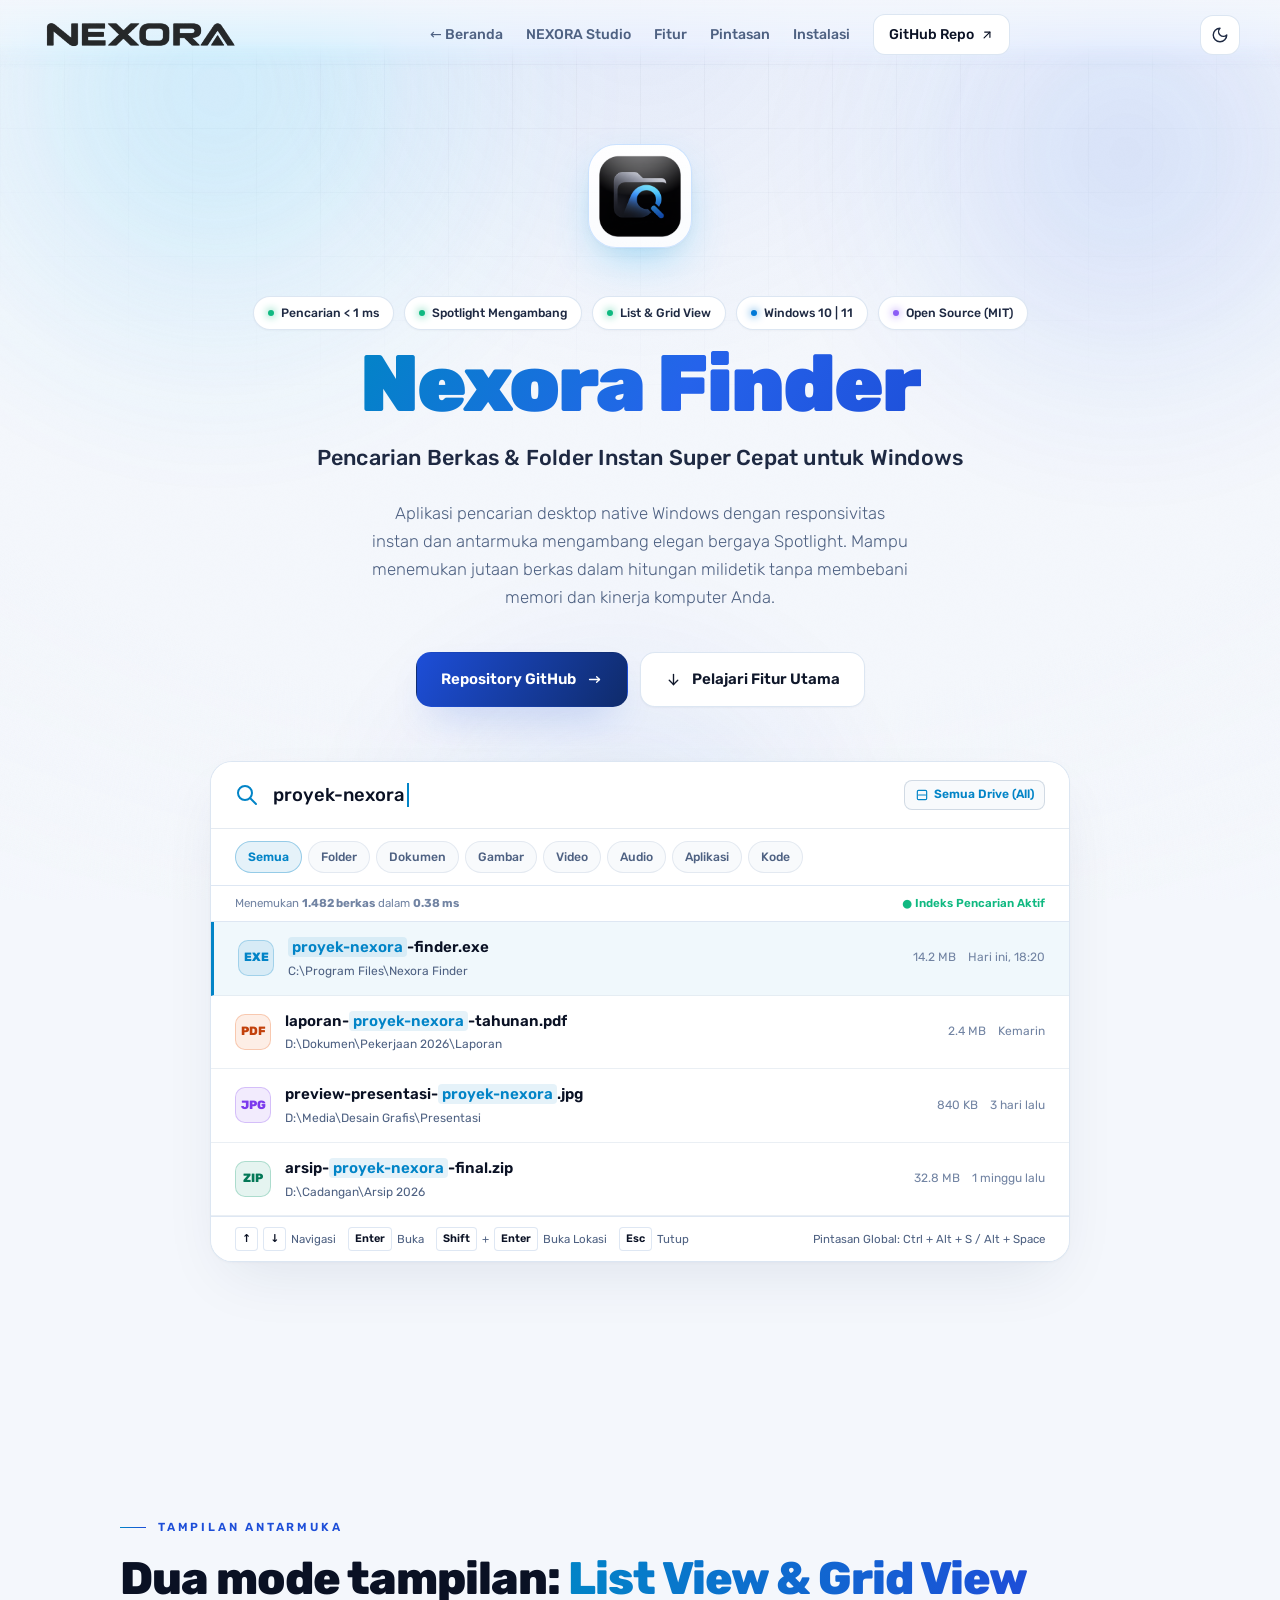
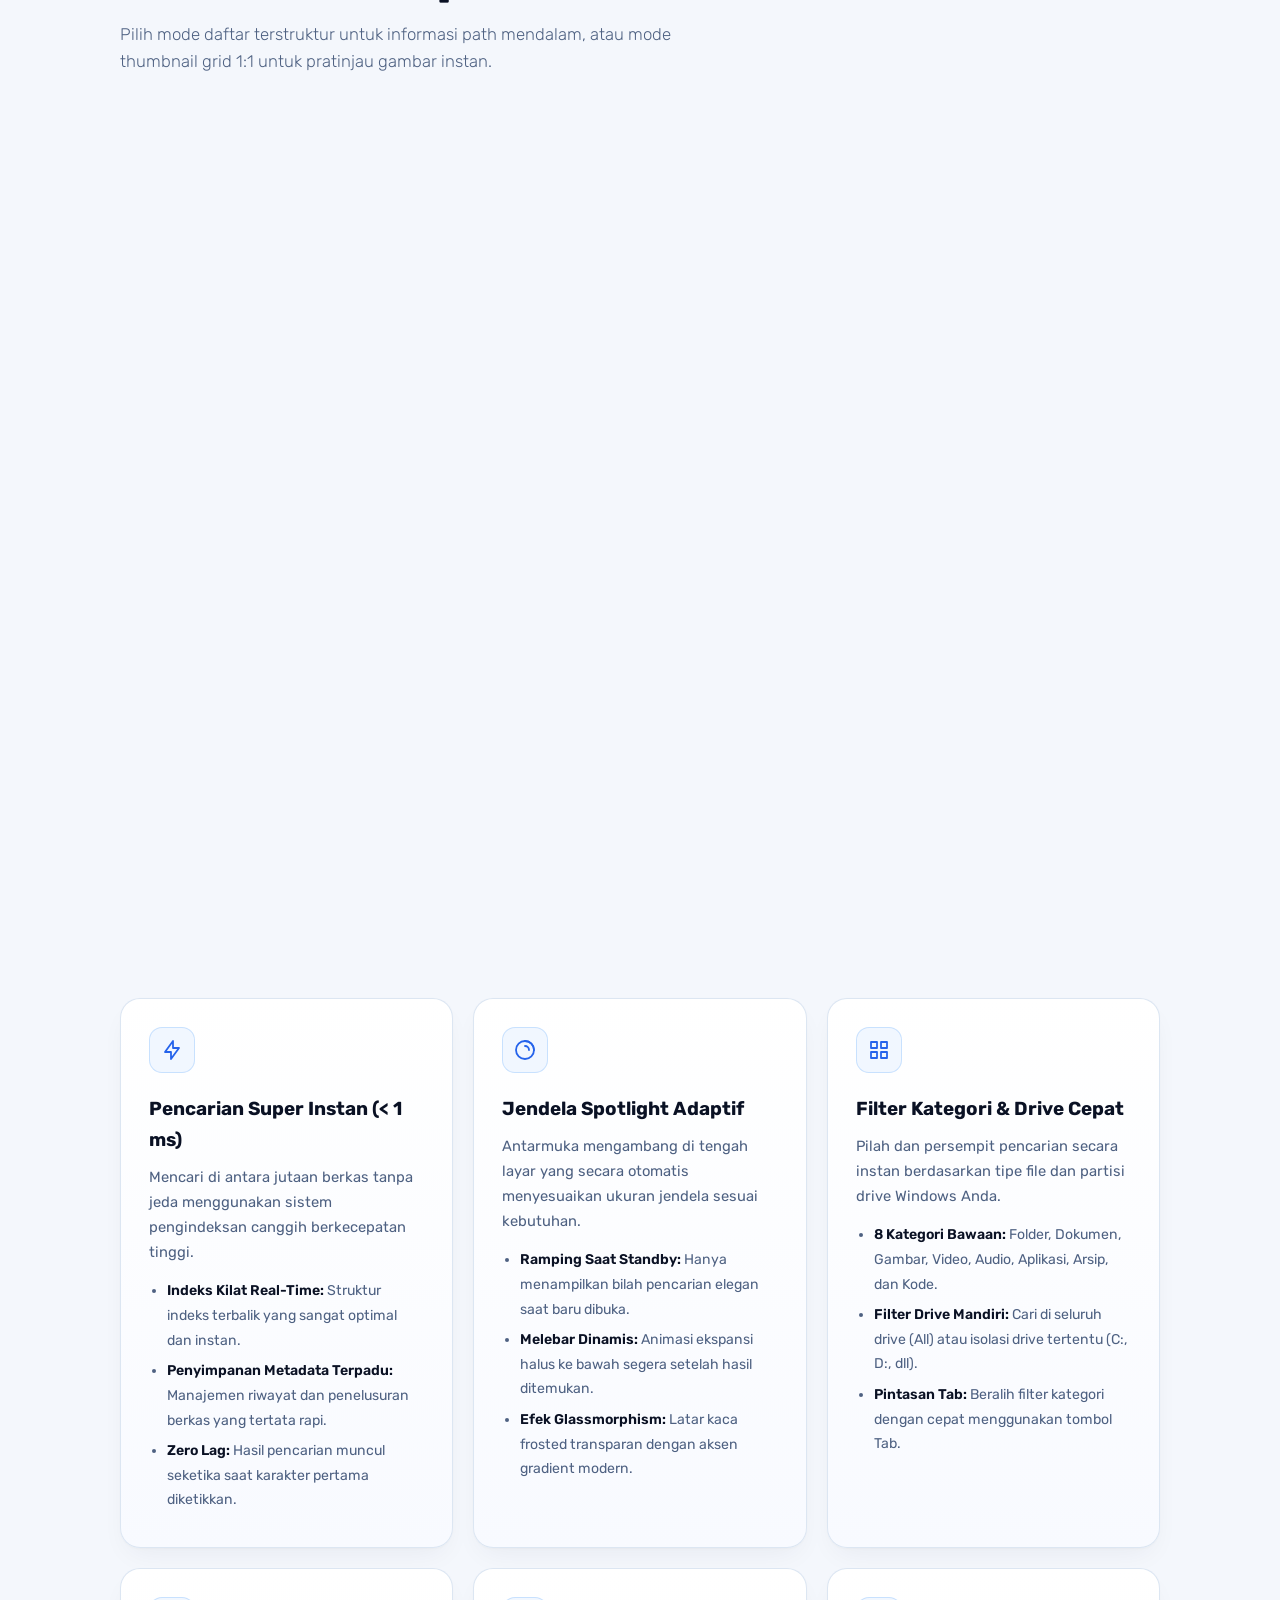
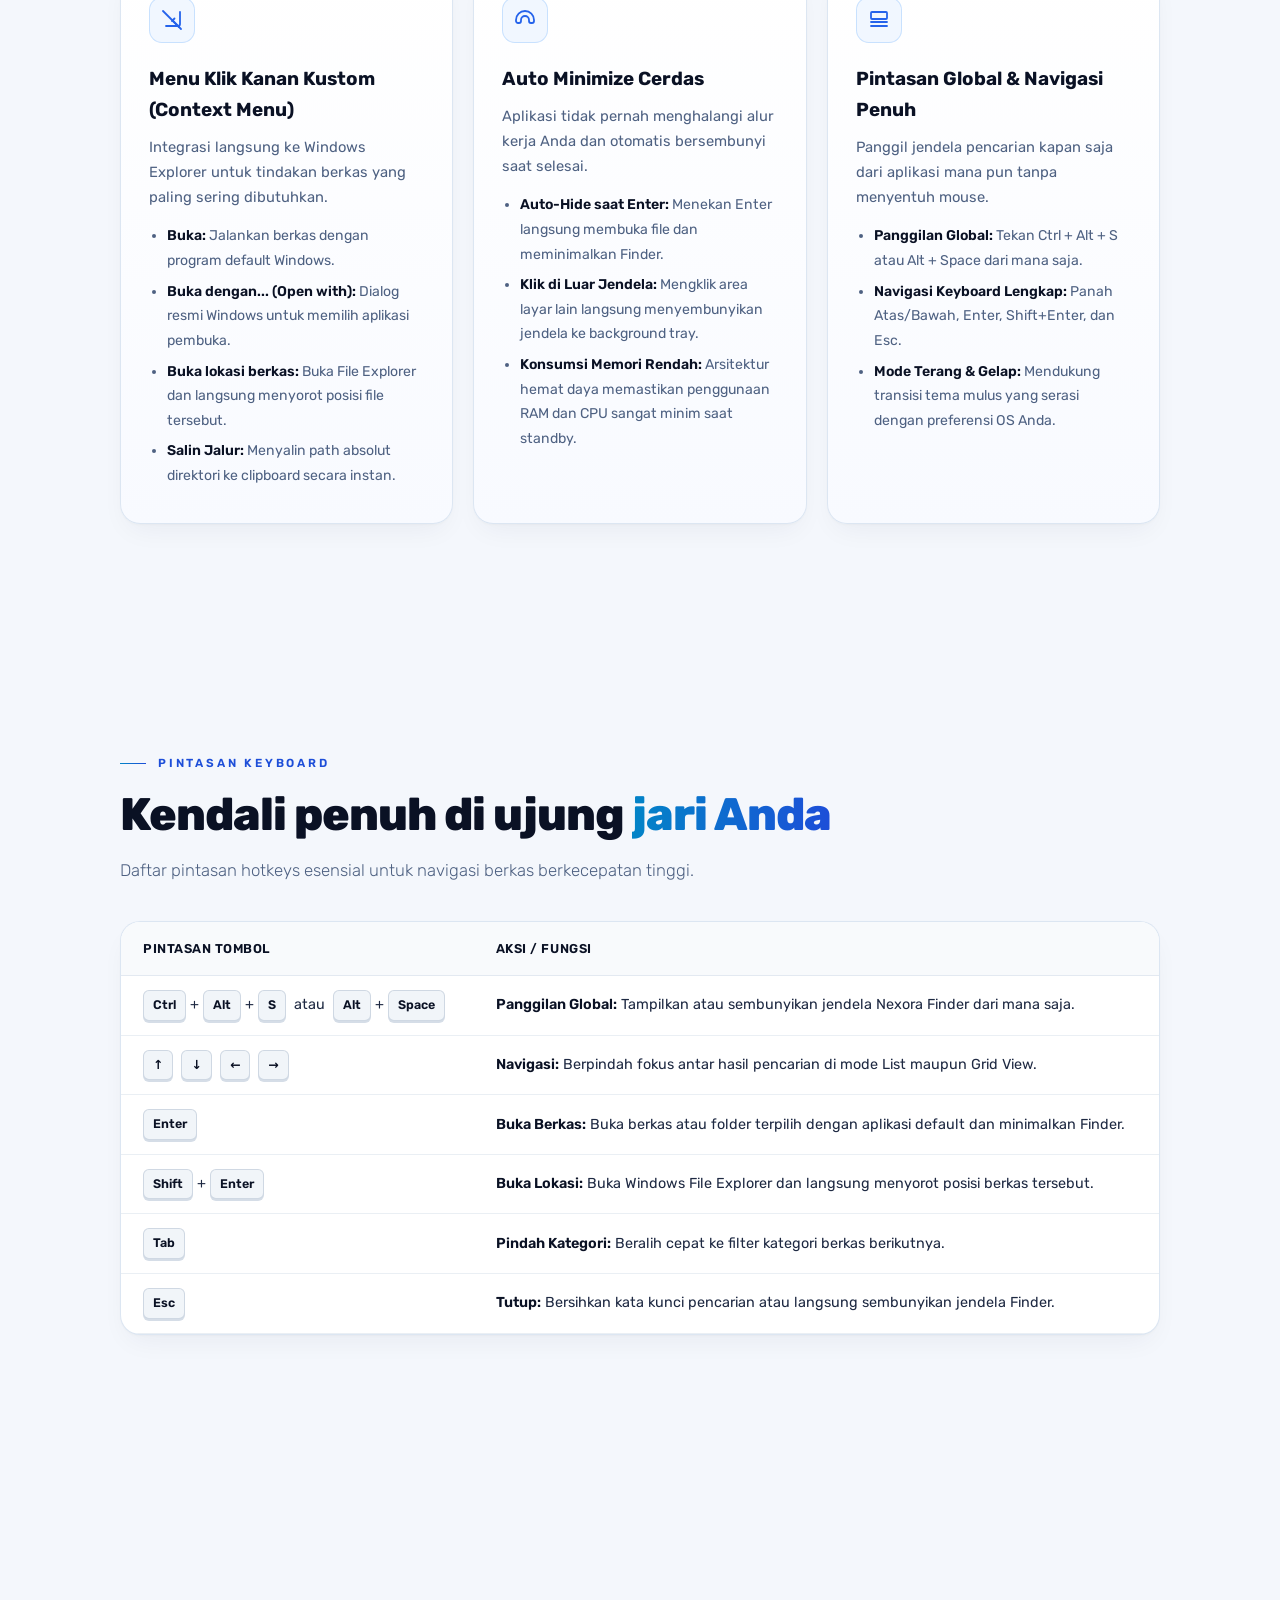
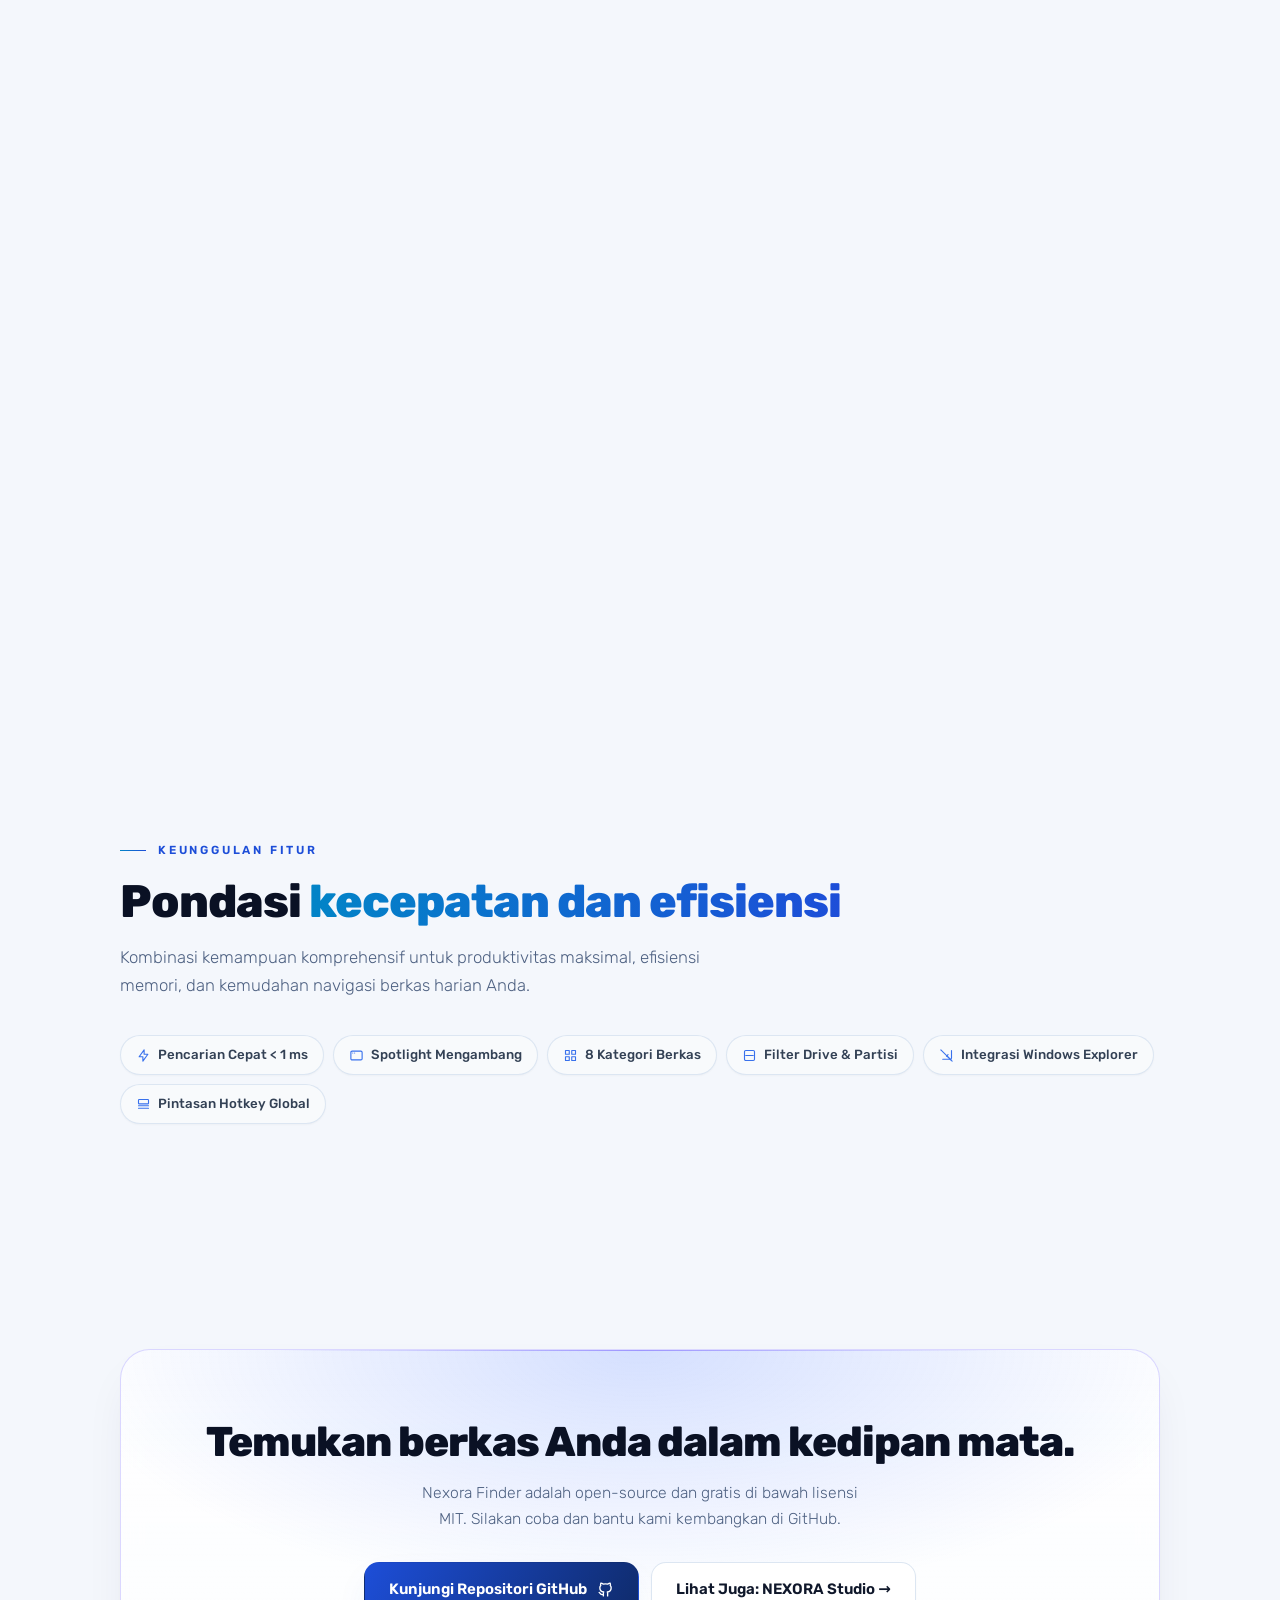
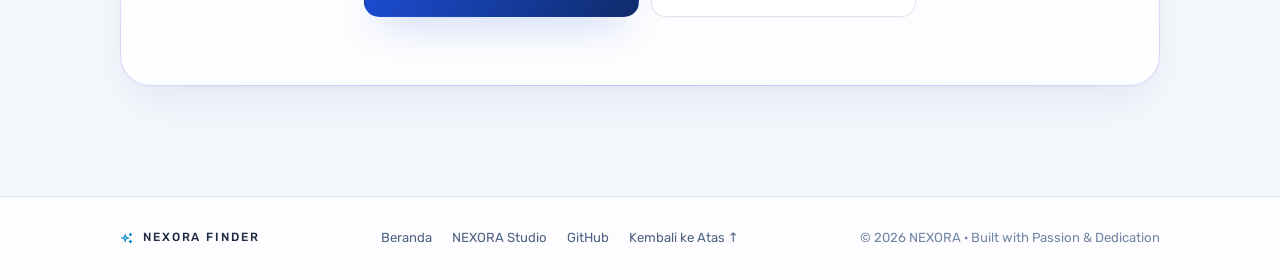
==== commit 2d2d4ee6: "feat: update branding assets, favicons, and styling for studio page" ====
--- a/finder.html
+++ b/finder.html
@@ -5,14 +5,14 @@
   <meta name="viewport" content="width=device-width, initial-scale=1.0" />
   <title>Nexora Finder — Pencarian Berkas &amp; Folder Instan Super Cepat untuk Windows</title>
 
-  <meta name="description" content="Nexora Finder adalah aplikasi desktop pencarian berkas dan folder super cepat untuk Windows berkinerja tinggi, bertenaga Rust, mesin indeks Tantivy (< 1 ms), dan antarmuka modern Tauri + React bergaya macOS Spotlight." />
-  <meta name="theme-color" content="#060814" id="themeColor" />
+  <meta name="description" content="Nexora Finder adalah aplikasi desktop pencarian berkas dan folder super cepat untuk Windows berkinerja tinggi dengan antarmuka mengambang modern bergaya Spotlight (< 1 ms)." />
+  <meta name="theme-color" content="#070c18" id="themeColor" />
   <meta name="color-scheme" content="dark light" />
 
   <!-- Open Graph -->
   <meta property="og:type" content="website" />
   <meta property="og:title" content="Nexora Finder — Instant File &amp; Folder Search for Windows" />
-  <meta property="og:description" content="Pencarian berkas &amp; folder instan berkecepatan tinggi (< 1 ms) bertenaga Rust, Tantivy, dan Tauri 2.0." />
+  <meta property="og:description" content="Pencarian berkas &amp; folder instan berkecepatan tinggi (< 1 ms) untuk Windows 10 &amp; 11." />
   <meta property="og:url" content="https://nexora-ctrl.github.io/finder.html" />
 
   <!-- Favicon -->
@@ -109,10 +109,10 @@
 
       <div class="badges-row reveal" style="--d: 80ms">
         <span class="meta-pill"><span class="pill-dot"></span>Pencarian &lt; 1 ms</span>
-        <span class="meta-pill rust"><span class="pill-dot"></span>Rust + Tauri 2.0</span>
-        <span class="meta-pill" style="border-color: rgba(56, 189, 248, 0.4);"><span class="pill-dot" style="background:#38bdf8; box-shadow:0 0 8px #38bdf8;"></span>Tantivy Engine</span>
+        <span class="meta-pill"><span class="pill-dot"></span>Spotlight Mengambang</span>
+        <span class="meta-pill"><span class="pill-dot"></span>List &amp; Grid View</span>
         <span class="meta-pill win"><span class="pill-dot"></span>Windows 10 | 11</span>
-        <span class="meta-pill license"><span class="pill-dot"></span>MIT License</span>
+        <span class="meta-pill license"><span class="pill-dot"></span>Open Source (MIT)</span>
       </div>
 
       <h1 class="reveal" style="--d: 140ms">Nexora Finder</h1>
@@ -122,7 +122,7 @@
       </p>
 
       <p class="lead reveal" style="--d: 260ms">
-        Dibangun dengan performa native <strong>Rust</strong>, mesin pencari teks penuh <strong>Tantivy</strong> yang terinspirasi dari Apache Lucene, serta antarmuka modern <strong>Tauri 2.0 + React 19</strong> bergaya macOS Spotlight. Mampu mencari jutaan berkas dalam hitungan milidetik tanpa membebani memori PC Anda.
+        Aplikasi pencarian desktop native Windows dengan responsivitas instan dan antarmuka mengambang elegan bergaya Spotlight. Mampu menemukan jutaan berkas dalam hitungan milidetik tanpa membebani memori dan kinerja komputer Anda.
       </p>
 
       <div class="actions reveal" style="--d: 320ms">
@@ -179,7 +179,7 @@
         <!-- Meta status banner -->
         <div class="spotlight-meta-banner">
           <span>Menemukan <strong>1.482 berkas</strong> dalam <strong>0.38 ms</strong></span>
-          <span style="color: #10b981; font-weight: 600;">● Indeks Tantivy Aktif</span>
+          <span style="color: #10b981; font-weight: 600;">● Indeks Pencarian Aktif</span>
         </div>
 
         <!-- Results List -->
@@ -190,7 +190,7 @@
               <div class="spotlight-item-icon exe">EXE</div>
               <div class="spotlight-item-info">
                 <div class="spotlight-item-title"><em>proyek-nexora</em>-finder.exe</div>
-                <div class="spotlight-item-path">D:\Rust\Nexora Finder\src-tauri\target\release</div>
+                <div class="spotlight-item-path">C:\Program Files\Nexora Finder</div>
               </div>
             </div>
             <div class="spotlight-item-meta">
@@ -202,14 +202,14 @@
           <!-- Item 2 -->
           <div class="spotlight-item">
             <div class="spotlight-item-main">
-              <div class="spotlight-item-icon code">RS</div>
+              <div class="spotlight-item-icon code">PDF</div>
               <div class="spotlight-item-info">
-                <div class="spotlight-item-title">main.rs — <em>proyek-nexora</em> engine</div>
-                <div class="spotlight-item-path">D:\Rust\Nexora Finder\src-tauri\src\main.rs</div>
+                <div class="spotlight-item-title">laporan-<em>proyek-nexora</em>-tahunan.pdf</div>
+                <div class="spotlight-item-path">D:\Dokumen\Pekerjaan 2026\Laporan</div>
               </div>
             </div>
             <div class="spotlight-item-meta">
-              <span>8.6 KB</span>
+              <span>2.4 MB</span>
               <span>Kemarin</span>
             </div>
           </div>
@@ -219,12 +219,12 @@
             <div class="spotlight-item-main">
               <div class="spotlight-item-icon img">JPG</div>
               <div class="spotlight-item-info">
-                <div class="spotlight-item-title">preview-grid.jpg — screenshot UI</div>
-                <div class="spotlight-item-path">D:\Rust\Nexora Finder\docs\screenshots</div>
+                <div class="spotlight-item-title">preview-presentasi-<em>proyek-nexora</em>.jpg</div>
+                <div class="spotlight-item-path">D:\Media\Desain Grafis\Presentasi</div>
               </div>
             </div>
             <div class="spotlight-item-meta">
-              <span>80.2 KB</span>
+              <span>840 KB</span>
               <span>3 hari lalu</span>
             </div>
           </div>
@@ -232,14 +232,14 @@
           <!-- Item 4 -->
           <div class="spotlight-item">
             <div class="spotlight-item-main">
-              <div class="spotlight-item-icon db">DB</div>
+              <div class="spotlight-item-icon db">ZIP</div>
               <div class="spotlight-item-info">
-                <div class="spotlight-item-title">tantivy_index.db — metadata cache</div>
-                <div class="spotlight-item-path">D:\Rust\Nexora Finder\data</div>
+                <div class="spotlight-item-title">arsip-<em>proyek-nexora</em>-final.zip</div>
+                <div class="spotlight-item-path">D:\Cadangan\Arsip 2026</div>
               </div>
             </div>
             <div class="spotlight-item-meta">
-              <span>3.4 MB</span>
+              <span>32.8 MB</span>
               <span>1 minggu lalu</span>
             </div>
           </div>
@@ -315,10 +315,10 @@
             </svg>
           </div>
           <h3>Pencarian Super Instan (&lt; 1 ms)</h3>
-          <p>Mencari di antara jutaan file tanpa jeda menggunakan mesin indeks teks penuh Tantivy yang sangat optimal.</p>
+          <p>Mencari di antara jutaan berkas tanpa jeda menggunakan sistem pengindeksan canggih berkecepatan tinggi.</p>
           <ul>
-            <li><strong>Engine Tantivy:</strong> Terinspirasi dari Apache Lucene, dioptimasi dengan efisiensi memori Rust.</li>
-            <li><strong>Database Metadata SQLite:</strong> Penyimpanan riwayat dan metadata file yang terindeks rapi.</li>
+            <li><strong>Indeks Kilat Real-Time:</strong> Struktur indeks terbalik yang sangat optimal dan instan.</li>
+            <li><strong>Penyimpanan Metadata Terpadu:</strong> Manajemen riwayat dan penelusuran berkas yang tertata rapi.</li>
             <li><strong>Zero Lag:</strong> Hasil pencarian muncul seketika saat karakter pertama diketikkan.</li>
           </ul>
         </article>
@@ -396,7 +396,7 @@
           <ul>
             <li><strong>Auto-Hide saat Enter:</strong> Menekan Enter langsung membuka file dan meminimalkan Finder.</li>
             <li><strong>Klik di Luar Jendela:</strong> Mengklik area layar lain langsung menyembunyikan jendela ke background tray.</li>
-            <li><strong>Konsumsi Memori Rendah:</strong> Arsitektur Tauri 2.0 memastikan penggunaan RAM sangat minim saat standby.</li>
+            <li><strong>Konsumsi Memori Rendah:</strong> Arsitektur hemat daya memastikan penggunaan RAM dan CPU sangat minim saat standby.</li>
           </ul>
         </article>
 
@@ -483,12 +483,12 @@
             <svg xmlns="http://www.w3.org/2000/svg" width="22" height="22" viewBox="0 0 24 24" fill="none" stroke="currentColor" stroke-width="1.8" stroke-linecap="round" stroke-linejoin="round" class="icon-tabler"><path stroke="none" d="M0 0h24v24H0z" fill="none"/><path d="M8 9l3 3l-3 3" /><path d="M13 15l3 0" /><path d="M3 4m0 2a2 2 0 0 1 2 -2h14a2 2 0 0 1 2 2v12a2 2 0 0 1 -2 2h-14a2 2 0 0 1 -2 -2z" /></svg>
           </div>
           <h3>1. Mode Pengembangan (Dev Mode)</h3>
-          <p>Jalankan live-reload frontend React dengan backend Rust:</p>
+          <p>Jalankan live-reload aplikasi secara lokal untuk pengujian dan kustomisasi:</p>
           
           <div class="code-block">
             <div class="code-header">
               <span>Terminal / PowerShell</span>
-              <span>Node + Cargo</span>
+              <span>Build Environment</span>
             </div>
             <pre class="code-body"><span class="comment"># Clone repositori</span>
 <span class="cmd">git clone</span> https://github.com/nexora-ctrl/nexora-finder.git
@@ -513,53 +513,53 @@
           <div class="code-block">
             <div class="code-header">
               <span>PowerShell</span>
-              <span>Tauri Production Build</span>
+              <span>Production Build</span>
             </div>
             <pre class="code-body"><span class="comment"># Build binary standalone .exe</span>
 <span class="cmd">npm run tauri build</span> -- --no-bundle</pre>
           </div>
 
           <p style="margin-top: 14px; font-size: 0.82rem; color: var(--muted-2);">
-            File executable portabel akan dihasilkan di folder <code>src-tauri/target/release/nexora-finder.exe</code> dan dapat langsung disematkan di Taskbar atau Startup Windows.
+            File executable portabel akan dihasilkan di folder rilis dan dapat langsung disematkan di Taskbar atau Startup Windows.
           </p>
         </article>
       </div>
     </section>
 
-    <!-- Tech Architecture Section -->
+    <!-- Features Architecture Section -->
     <section class="section wrap" id="arsitektur">
-      <p class="eyebrow reveal">Teknologi &amp; Arsitektur</p>
+      <p class="eyebrow reveal">Keunggulan Fitur</p>
       <h2 class="reveal" style="--d: 70ms">
-        Pondasi <em>kecepatan kilat</em>
+        Pondasi <em>kecepatan dan efisiensi</em>
       </h2>
       <p class="lead reveal" style="--d: 130ms">
-        Kombinasi teknologi modern untuk performa maksimal, konsumsi baterai rendah, dan respons instan.
+        Kombinasi kemampuan komprehensif untuk produktivitas maksimal, efisiensi memori, dan kemudahan navigasi berkas harian Anda.
       </p>
 
       <div class="chips reveal" style="--d: 200ms">
         <span class="chip">
-          <svg xmlns="http://www.w3.org/2000/svg" width="15" height="15" viewBox="0 0 24 24" fill="none" stroke="currentColor" stroke-width="1.8" stroke-linecap="round" stroke-linejoin="round" class="icon-tabler"><path stroke="none" d="M0 0h24v24H0z" fill="none"/><path d="M5 5m0 1a1 1 0 0 1 1 -1h12a1 1 0 0 1 1 1v12a1 1 0 0 1 -1 1h-12a1 1 0 0 1 -1 -1z" /><path d="M9 9h6v6h-6z" /></svg>
-          Rust Backend (Win32 API)
-        </span>
-        <span class="chip">
           <svg xmlns="http://www.w3.org/2000/svg" width="15" height="15" viewBox="0 0 24 24" fill="none" stroke="currentColor" stroke-width="1.8" stroke-linecap="round" stroke-linejoin="round" class="icon-tabler"><path stroke="none" d="M0 0h24v24H0z" fill="none"/><path d="M13 3l0 7l6 0l-8 11l0 -7l-6 0z" /></svg>
-          Tantivy Search Engine
+          Pencarian Cepat &lt; 1 ms
         </span>
         <span class="chip">
           <svg xmlns="http://www.w3.org/2000/svg" width="15" height="15" viewBox="0 0 24 24" fill="none" stroke="currentColor" stroke-width="1.8" stroke-linecap="round" stroke-linejoin="round" class="icon-tabler"><path stroke="none" d="M0 0h24v24H0z" fill="none"/><path d="M3 5m0 2a2 2 0 0 1 2 -2h14a2 2 0 0 1 2 2v10a2 2 0 0 1 -2 2h-14a2 2 0 0 1 -2 -2z" /><path d="M6 8h.01" /><path d="M9 8h.01" /></svg>
-          Tauri 2.0
+          Spotlight Mengambang
         </span>
         <span class="chip">
-          <svg xmlns="http://www.w3.org/2000/svg" width="15" height="15" viewBox="0 0 24 24" fill="none" stroke="currentColor" stroke-width="1.8" stroke-linecap="round" stroke-linejoin="round" class="icon-tabler"><path stroke="none" d="M0 0h24v24H0z" fill="none"/><path d="M6.306 8.711c-1.257 3.551 -.75 6.423 .908 6.423c3.48 0 7.85 -7.423 9.47 -7.423c1.62 0 2.158 2.872 .902 6.423" /><path d="M17.694 8.711c1.257 3.551 .75 6.423 -.908 6.423c-3.48 0 -7.85 -7.423 -9.47 -7.423c-1.62 0 -2.158 2.872 -.902 6.423" /></svg>
-          React 19 + TypeScript
+          <svg xmlns="http://www.w3.org/2000/svg" width="15" height="15" viewBox="0 0 24 24" fill="none" stroke="currentColor" stroke-width="1.8" stroke-linecap="round" stroke-linejoin="round" class="icon-tabler"><path stroke="none" d="M0 0h24v24H0z" fill="none"/><path d="M4 4h6v6h-6z" /><path d="M14 4h6v6h-6z" /><path d="M4 14h6v6h-6z" /><path d="M14 14h6v6h-6z" /></svg>
+          8 Kategori Berkas
         </span>
         <span class="chip">
-          <svg xmlns="http://www.w3.org/2000/svg" width="15" height="15" viewBox="0 0 24 24" fill="none" stroke="currentColor" stroke-width="1.8" stroke-linecap="round" stroke-linejoin="round" class="icon-tabler"><path stroke="none" d="M0 0h24v24H0z" fill="none"/><path d="M12 3c-4.97 0 -9 1.79 -9 4v10c0 2.21 4.03 4 9 4s9 -1.79 9 -4v-10c0 -2.21 -4.03 -4 -9 -4z" /><path d="M3 11c0 2.21 4.03 4 9 4s9 -1.79 9 -4" /></svg>
-          SQLite Metadata
+          <svg xmlns="http://www.w3.org/2000/svg" width="15" height="15" viewBox="0 0 24 24" fill="none" stroke="currentColor" stroke-width="1.8" stroke-linecap="round" stroke-linejoin="round" class="icon-tabler"><path stroke="none" d="M0 0h24v24H0z" fill="none"/><path d="M6 4h12a2 2 0 0 1 2 2v12a2 2 0 0 1 -2 2h-12a2 2 0 0 1 -2 -2v-12a2 2 0 0 1 2 -2z" /><path d="M6 12h12" /></svg>
+          Filter Drive &amp; Partisi
         </span>
         <span class="chip">
-          <svg xmlns="http://www.w3.org/2000/svg" width="15" height="15" viewBox="0 0 24 24" fill="none" stroke="currentColor" stroke-width="1.8" stroke-linecap="round" stroke-linejoin="round" class="icon-tabler"><path stroke="none" d="M0 0h24v24H0z" fill="none"/><path d="M16 18a2 2 0 0 1 2 2a2 2 0 0 1 2 -2a2 2 0 0 1 -2 -2a2 2 0 0 1 -2 2z" /><path d="M9 12a6 6 0 0 1 6 -6a6 6 0 0 1 -6 -6a6 6 0 0 1 -6 6a6 6 0 0 1 6 6z" /></svg>
-          Lucide &amp; Tabler Icons
+          <svg xmlns="http://www.w3.org/2000/svg" width="15" height="15" viewBox="0 0 24 24" fill="none" stroke="currentColor" stroke-width="1.8" stroke-linecap="round" stroke-linejoin="round" class="icon-tabler"><path stroke="none" d="M0 0h24v24H0z" fill="none"/><path d="M13 13l6 6" /><path d="M14.5 10.5l-2.5 2.5" /><path d="M3 3l18 18" /><path d="M6 18h12a2 2 0 0 0 2 -2v-12" /></svg>
+          Integrasi Windows Explorer
+        </span>
+        <span class="chip">
+          <svg xmlns="http://www.w3.org/2000/svg" width="15" height="15" viewBox="0 0 24 24" fill="none" stroke="currentColor" stroke-width="1.8" stroke-linecap="round" stroke-linejoin="round" class="icon-tabler"><path stroke="none" d="M0 0h24v24H0z" fill="none"/><path d="M5 4h14a1 1 0 0 1 1 1v5a1 1 0 0 1 -1 1h-14a1 1 0 0 1 -1 -1v-5a1 1 0 0 1 1 -1z" /><path d="M4 14h16" /><path d="M4 18h16" /></svg>
+          Pintasan Hotkey Global
         </span>
       </div>
     </section>
@@ -598,7 +598,7 @@
         <a href="https://github.com/nexora-ctrl/nexora-finder" target="_blank" rel="noopener">GitHub</a>
         <a href="#top">Kembali ke Atas ↑</a>
       </div>
-      <span>&copy; 2026 NEXORA &middot; Built with Rust, Tantivy &amp; Tauri</span>
+      <span>&copy; 2026 NEXORA &middot; Built with Passion &amp; Dedication</span>
     </div>
   </footer>
 
@@ -615,7 +615,7 @@
 
       /* ============ THEME TOGGLE ============ */
       var themeMeta = document.getElementById("themeColor");
-      var themeColors = { dark: "#060814", light: "#f3f5fc" };
+      var themeColors = { dark: "#070c18", light: "#f4f7fc" };
       var toggle = document.getElementById("themeToggle");
 
       var stored = null;
--- a/style.css
+++ b/style.css
@@ -14,136 +14,145 @@
   --font: "Rubik", system-ui, -apple-system, "Segoe UI", sans-serif;
 }
 
-/* ============ DARK THEME (default) ============ */
+/* ============ DARK THEME (default for any page) ============ */
+:root,
 :root[data-theme="dark"] {
   color-scheme: dark;
 
-  --bg: #060814;
-  --bg-soft: #0b1024;
-  --bg-deep: #04060e;
-
-  --ink: #eef2ff;
-  --ink-2: #c8d0ea;
-  --muted: #8f9cbe;
-  --muted-2: #6b7899;
-
-  --line: rgba(255, 255, 255, 0.09);
-  --line-2: rgba(255, 255, 255, 0.17);
+  --bg: #070c18;
+  --bg-soft: #0c1527;
+  --bg-deep: #040812;
+
+  --ink: #e6edf8;
+  --ink-2: #c4d3ed;
+  --muted: #7b93b8;
+  --muted-2: #4a628a;
+
+  --line: rgba(59, 130, 246, 0.12);
+  --line-2: rgba(59, 130, 246, 0.24);
 
   --cyan: #38bdf8;
-  --violet: #8b7dff;
-  --pink: #f472b6;
-  --accent: #7c8cff;
-
-  --glass: rgba(255, 255, 255, 0.05);
-  --glass-2: rgba(255, 255, 255, 0.075);
-  --header-bg: rgba(6, 8, 20, 0.74);
-
-  --surface: linear-gradient(180deg, rgba(255, 255, 255, 0.058), rgba(255, 255, 255, 0.012));
-  --surface-solid: rgba(13, 18, 38, 0.72);
-
-  --shadow-sm: 0 10px 30px -18px rgba(2, 4, 12, 0.9);
-  --shadow-lg: 0 34px 80px -34px rgba(2, 4, 12, 0.95);
-  --glow: 0 18px 46px -18px rgba(91, 110, 255, 0.85);
-
-  --title-grad: linear-gradient(100deg, #7dd3fc, #8b7dff 32%, #f472b6 54%, #8b7dff 74%, #7dd3fc 100%);
-  --text-grad: linear-gradient(90deg, #7dd3fc, #a99cff);
-  --accent-grad: linear-gradient(120deg, #4f7cff, #8b7dff);
-
-  --aurora-1: rgba(47, 107, 255, 0.85);
-  --aurora-2: rgba(139, 125, 255, 0.72);
-  --aurora-3: rgba(244, 114, 182, 0.40);
+  --blue: #3b82f6;
+  --cobalt: #1d4ed8;
+  --violet: #2563eb;
+  --pink: #1d4ed8;
+  --accent: #3b82f6;
+
+  --glass: rgba(14, 25, 46, 0.65);
+  --glass-2: rgba(14, 25, 46, 0.85);
+  --header-bg: rgba(7, 12, 24, 0.80);
+  --header-initial-bg: rgba(6, 12, 24, 0.72);
+  --header-initial-mid: rgba(6, 12, 24, 0.38);
+
+  --surface: linear-gradient(180deg, rgba(14, 25, 46, 0.80), rgba(10, 18, 36, 0.45));
+  --surface-solid: #0c1527;
+
+  --shadow-sm: 0 10px 30px -18px rgba(3, 7, 18, 0.9);
+  --shadow-lg: 0 34px 80px -34px rgba(3, 7, 18, 0.95);
+  --glow: 0 18px 46px -18px rgba(37, 99, 235, 0.65);
+
+  --title-grad: linear-gradient(120deg, #38bdf8 0%, #60a5fa 25%, #3b82f6 50%, #2563eb 75%, #38bdf8 100%);
+  --text-grad: linear-gradient(90deg, #38bdf8, #3b82f6);
+  --accent-grad: linear-gradient(120deg, #2563eb 0%, #1d4ed8 100%);
+
+  --aurora-1: rgba(56, 189, 248, 0.45);
+  --aurora-2: rgba(37, 99, 235, 0.55);
+  --aurora-3: rgba(15, 43, 107, 0.65);
   --aurora-blend: screen;
   --aurora-opacity: 0.55;
 
-  --grid-line: rgba(255, 255, 255, 0.05);
-  --vignette: radial-gradient(ellipse 120% 90% at 50% 38%, transparent 42%, rgba(4, 6, 14, 0.9) 100%);
+  --grid-line: rgba(56, 189, 248, 0.045);
+  --vignette: radial-gradient(ellipse 120% 90% at 50% 38%, transparent 42%, rgba(4, 8, 18, 0.92) 100%);
   --grain-blend: overlay;
   --grain-opacity: 0.035;
 
-  --spotlight: rgba(139, 125, 255, 0.12);
+  --spotlight: rgba(59, 130, 246, 0.15);
   --logo-filter: none;
 
-  --btn-ghost-bg: rgba(255, 255, 255, 0.04);
-  --btn-ghost-bg-hover: rgba(255, 255, 255, 0.09);
-  --btn-ghost-ink: #e8edff;
-  --btn-ghost-line: rgba(255, 255, 255, 0.11);
-
-  --chip-bg: rgba(255, 255, 255, 0.035);
-  --chip-ink: #c2cde6;
-  --icon-bg: rgba(139, 125, 255, 0.14);
-  --icon-line: rgba(139, 125, 255, 0.3);
-  --icon-ink: #b9b0ff;
-
-  --selection: rgba(139, 125, 255, 0.35);
+  --btn-ghost-bg: rgba(14, 25, 46, 0.65);
+  --btn-ghost-bg-hover: rgba(29, 78, 216, 0.22);
+  --btn-ghost-ink: #e6edf8;
+  --btn-ghost-line: rgba(59, 130, 246, 0.20);
+
+  --chip-bg: rgba(14, 25, 46, 0.65);
+  --chip-ink: #c4d3ed;
+  --icon-bg: rgba(37, 99, 235, 0.14);
+  --icon-line: rgba(59, 130, 246, 0.32);
+  --icon-ink: #60a5fa;
+
+  --selection: rgba(37, 99, 235, 0.40);
   --selection-ink: #ffffff;
-  --danger: #ff6b81;
+  --danger: #ef4444;
 }
 
 /* ============ LIGHT THEME ============ */
 :root[data-theme="light"] {
   color-scheme: light;
 
-  --bg: #f3f5fc;
+  --bg: #f4f7fc;
   --bg-soft: #ffffff;
-  --bg-deep: #e7ecf9;
-
-  --ink: #0f1626;
-  --ink-2: #2b3753;
-  --muted: #58658a;
-  --muted-2: #7a86a6;
-
-  --line: rgba(15, 22, 38, 0.10);
-  --line-2: rgba(15, 22, 38, 0.18);
+  --bg-deep: #e8eef8;
+
+  --ink: #0a1124;
+  --ink-2: #1e2942;
+  --muted: #4e6182;
+  --muted-2: #7284a3;
+
+  --line: rgba(219, 229, 242, 0.90);
+  --line-2: rgba(191, 219, 254, 0.80);
 
   --cyan: #0284c7;
-  --violet: #6d5cf6;
-  --pink: #db2777;
-  --accent: #5b6cff;
-
-  --glass: rgba(255, 255, 255, 0.72);
-  --glass-2: rgba(255, 255, 255, 0.88);
-  --header-bg: rgba(255, 255, 255, 0.78);
-
-  --surface: linear-gradient(180deg, rgba(255, 255, 255, 0.95), rgba(255, 255, 255, 0.66));
-  --surface-solid: rgba(255, 255, 255, 0.9);
-
-  --shadow-sm: 0 10px 30px -18px rgba(26, 36, 82, 0.38);
-  --shadow-lg: 0 34px 80px -34px rgba(26, 36, 82, 0.48);
-  --glow: 0 18px 40px -18px rgba(91, 108, 255, 0.45);
-
-  --title-grad: linear-gradient(100deg, #0369a1, #6d5cf6 32%, #db2777 54%, #6d5cf6 74%, #0369a1 100%);
-  --text-grad: linear-gradient(90deg, #0284c7, #6d5cf6);
-  --accent-grad: linear-gradient(120deg, #4f7cff, #7c5cf6);
-
-  --aurora-1: rgba(56, 189, 248, 0.50);
-  --aurora-2: rgba(139, 125, 255, 0.42);
-  --aurora-3: rgba(244, 114, 182, 0.30);
+  --blue: #1d4ed8;
+  --cobalt: #0f2b6b;
+  --violet: #1d4ed8;
+  --pink: #0f2b6b;
+  --accent: #1d4ed8;
+
+  --glass: rgba(255, 255, 255, 0.78);
+  --glass-2: rgba(255, 255, 255, 0.92);
+  --header-bg: rgba(244, 247, 252, 0.82);
+  --header-initial-bg: rgba(244, 247, 252, 0.88);
+  --header-initial-mid: rgba(244, 247, 252, 0.48);
+
+  --surface: linear-gradient(180deg, rgba(255, 255, 255, 0.96), rgba(255, 255, 255, 0.72));
+  --surface-solid: #ffffff;
+
+  --shadow-sm: 0 1px 3px rgba(15, 23, 42, 0.04), 0 8px 24px -6px rgba(15, 30, 65, 0.06);
+  --shadow-lg: 0 1px 3px rgba(15, 23, 42, 0.03), 0 22px 50px -14px rgba(15, 35, 75, 0.09);
+  --glow: 0 18px 40px -18px rgba(29, 78, 216, 0.38);
+
+  --title-grad: linear-gradient(120deg, #0284c7 0%, #2563eb 30%, #1d4ed8 55%, #0369a1 80%, #0284c7 100%);
+  --text-grad: linear-gradient(90deg, #0284c7, #1d4ed8);
+  --accent-grad: linear-gradient(120deg, #1d4ed8 0%, #0f2b6b 100%);
+
+  --aurora-1: rgba(56, 189, 248, 0.32);
+  --aurora-2: rgba(37, 99, 235, 0.24);
+  --aurora-3: rgba(29, 78, 216, 0.18);
   --aurora-blend: normal;
   --aurora-opacity: 0.85;
 
-  --grid-line: rgba(15, 22, 38, 0.055);
-  --vignette: radial-gradient(ellipse 125% 95% at 50% 34%, transparent 48%, rgba(243, 245, 252, 0.95) 100%);
+  --grid-line: rgba(15, 35, 75, 0.045);
+  --vignette: radial-gradient(ellipse 125% 95% at 50% 34%, transparent 48%, rgba(244, 247, 252, 0.95) 100%);
   --grain-blend: multiply;
   --grain-opacity: 0.022;
 
-  --spotlight: rgba(91, 108, 255, 0.10);
-  --logo-filter: brightness(0) opacity(0.78);
-
-  --btn-ghost-bg: rgba(255, 255, 255, 0.78);
+  --spotlight: rgba(29, 78, 216, 0.08);
+  --logo-filter: brightness(0) opacity(0.85);
+
+  --btn-ghost-bg: #ffffff;
   --btn-ghost-bg-hover: #ffffff;
-  --btn-ghost-ink: #1b2439;
-  --btn-ghost-line: rgba(15, 22, 38, 0.13);
-
-  --chip-bg: rgba(255, 255, 255, 0.78);
-  --chip-ink: #37456a;
-  --icon-bg: rgba(109, 92, 246, 0.11);
-  --icon-line: rgba(109, 92, 246, 0.24);
-  --icon-ink: #5b4bd8;
-
-  --selection: rgba(109, 92, 246, 0.22);
-  --selection-ink: #0f1626;
-  --danger: #e11d48;
+  --btn-ghost-ink: #0a1124;
+  --btn-ghost-line: rgba(219, 229, 242, 0.95);
+
+  --chip-bg: #f8fafc;
+  --chip-ink: #334155;
+  --icon-bg: rgba(2, 132, 199, 0.10);
+  --icon-line: rgba(29, 78, 216, 0.20);
+  --icon-ink: #1d4ed8;
+
+  --selection: rgba(29, 78, 216, 0.20);
+  --selection-ink: #0a1124;
+  --danger: #dc2626;
 }
 
 /* ============ RESET / BASE ============ */
@@ -155,6 +164,8 @@
 html {
   scroll-behavior: smooth;
   -webkit-text-size-adjust: 100%;
+  overflow-x: hidden;
+  max-width: 100%;
 }
 
 body {
@@ -165,6 +176,8 @@
   font-weight: 400;
   line-height: 1.65;
   overflow-x: hidden;
+  max-width: 100%;
+  position: relative;
   -webkit-font-smoothing: antialiased;
   -moz-osx-font-smoothing: grayscale;
   transition: background-color 0.5s var(--ease), color 0.5s var(--ease);
@@ -211,6 +224,9 @@
   inset: 0;
   z-index: 0;
   overflow: hidden;
+  max-width: 100vw;
+  width: 100%;
+  contain: paint;
   pointer-events: none;
 }
 
@@ -312,18 +328,43 @@
   gap: 14px;
   padding: 14px clamp(16px, 5vw, 40px);
   border-bottom: 1px solid transparent;
-  transition: background 0.4s var(--ease), border-color 0.4s var(--ease),
-              padding 0.4s var(--ease), box-shadow 0.4s var(--ease);
+  transition: padding 0.4s var(--ease), border-color 0.4s var(--ease), box-shadow 0.4s var(--ease);
+}
+
+.site-header::before {
+  content: "";
+  position: absolute;
+  inset: 0;
+  z-index: -1;
+  pointer-events: none;
+  background: linear-gradient(
+    180deg,
+    var(--header-initial-bg) 0%,
+    var(--header-initial-mid) 58%,
+    transparent 100%
+  );
+  -webkit-backdrop-filter: blur(14px) saturate(150%);
+  backdrop-filter: blur(14px) saturate(150%);
+  -webkit-mask-image: linear-gradient(to bottom, #000 0%, #000 62%, transparent 100%);
+  mask-image: linear-gradient(to bottom, #000 0%, #000 62%, transparent 100%);
+  transition: background 0.4s var(--ease), -webkit-backdrop-filter 0.4s var(--ease),
+              backdrop-filter 0.4s var(--ease), -webkit-mask-image 0.4s var(--ease),
+              mask-image 0.4s var(--ease);
 }
 
 .site-header.scrolled {
   padding-top: 10px;
   padding-bottom: 10px;
+  border-bottom-color: var(--line);
+  box-shadow: 0 12px 40px -30px rgba(0, 0, 0, 0.9);
+}
+
+.site-header.scrolled::before {
   background: var(--header-bg);
-  border-bottom-color: var(--line);
-  -webkit-backdrop-filter: blur(18px) saturate(160%);
-  backdrop-filter: blur(18px) saturate(160%);
-  box-shadow: 0 12px 40px -30px rgba(0, 0, 0, 0.9);
+  -webkit-backdrop-filter: blur(20px) saturate(160%);
+  backdrop-filter: blur(20px) saturate(160%);
+  -webkit-mask-image: none;
+  mask-image: none;
 }
 
 .brand {
@@ -527,7 +568,7 @@
   align-items: center;
   justify-content: center;
   text-align: center;
-  padding: clamp(120px, 17vh, 180px) clamp(20px, 5vw, 40px) clamp(70px, 11vh, 120px);
+  padding: clamp(80px, 11vh, 110px) clamp(20px, 5vw, 40px) clamp(60px, 8vh, 80px);
 }
 
 /* decorative concentric rings behind the hero copy */
@@ -541,6 +582,43 @@
   overflow: hidden;
 }
 
+/* ============ HERO VGPU PARTICLE CLOUD ============ */
+.hero-vgpu-container {
+  position: absolute;
+  inset: 0;
+  width: 100%;
+  height: 100%;
+  overflow: hidden;
+  pointer-events: none;
+  z-index: 0;
+}
+
+.hero-vgpu-canvas {
+  position: absolute;
+  inset: 0;
+  width: 100%;
+  height: 100%;
+  display: block;
+  opacity: 0;
+  transition: opacity 1.2s cubic-bezier(0.16, 1, 0.3, 1);
+  will-change: opacity;
+  pointer-events: none;
+}
+
+.hero-vgpu-canvas.is-ready {
+  opacity: 0.95;
+}
+
+:root[data-theme="light"] .hero-vgpu-canvas {
+  filter: saturate(1.3) contrast(1.15);
+  mix-blend-mode: multiply;
+  opacity: 0;
+}
+
+:root[data-theme="light"] .hero-vgpu-canvas.is-ready {
+  opacity: 0.82;
+}
+
 .hero-art .ring {
   position: absolute;
   aspect-ratio: 1;
@@ -559,19 +637,26 @@
 .badge {
   display: inline-flex;
   align-items: center;
-  gap: 9px;
-  padding: 7px 16px;
+  gap: 8px;
+  padding: 6px 15px;
   border-radius: 999px;
   border: 1px solid var(--line);
   background: var(--glass);
   -webkit-backdrop-filter: blur(10px);
   backdrop-filter: blur(10px);
   font-size: 0.72rem;
-  font-weight: 500;
-  letter-spacing: 0.18em;
+  font-weight: 600;
+  letter-spacing: 0.14em;
   text-transform: uppercase;
   color: var(--ink-2);
-  box-shadow: var(--shadow-sm);
+  box-shadow: 0 1px 3px rgba(0, 0, 0, 0.08);
+}
+
+:root[data-theme="light"] .badge {
+  background: rgba(239, 246, 255, 0.85);
+  border-color: rgba(191, 219, 254, 0.85);
+  color: #1d4ed8;
+  box-shadow: 0 1px 3px rgba(37, 99, 235, 0.08);
 }
 
 .badge .dot {
@@ -589,24 +674,29 @@
 }
 
 .hero h1 {
+  position: relative;
   margin: clamp(18px, 4vh, 32px) 0 0;
   font-size: clamp(3.3rem, 14vw, 8.6rem);
   font-weight: 900;
   line-height: 0.94;
   letter-spacing: 0.035em;
   text-indent: 0.035em;
-  background: var(--title-grad);
-  background-size: 220% 100%;
-  -webkit-background-clip: text;
-  background-clip: text;
-  color: transparent;
-  filter: drop-shadow(0 14px 46px rgba(91, 110, 255, 0.28));
-  animation: shimmer 10s linear infinite;
-}
-
-@keyframes shimmer {
-  0%   { background-position: 0% 50%; }
-  100% { background-position: 220% 50%; }
+  color: #ffffff;
+  background: none;
+  -webkit-background-clip: unset;
+  background-clip: unset;
+  filter: none;
+  animation: none;
+  text-shadow: 0 4px 28px rgba(0, 0, 0, 0.45);
+}
+
+:root[data-theme="light"] .hero h1 {
+  color: #0b1528;
+  background: none;
+  -webkit-background-clip: unset;
+  background-clip: unset;
+  filter: none;
+  text-shadow: 0 2px 14px rgba(11, 21, 40, 0.08);
 }
 
 .tagline {
@@ -694,11 +784,12 @@
 .btn-primary:hover::after { opacity: 1; }
 
 .btn-ghost {
-  border-color: var(--btn-ghost-line);
+  border: 1px solid var(--btn-ghost-line);
   background: var(--btn-ghost-bg);
   color: var(--btn-ghost-ink);
   -webkit-backdrop-filter: blur(10px);
   backdrop-filter: blur(10px);
+  box-shadow: 0 1px 2px rgba(15, 23, 42, 0.04);
 }
 
 .btn-ghost:hover {
@@ -706,6 +797,21 @@
   border-color: var(--line-2);
   transform: translateY(-2px);
   box-shadow: var(--shadow-sm);
+}
+
+:root[data-theme="light"] .btn-ghost {
+  background: #ffffff;
+  border-color: rgba(219, 229, 242, 0.95);
+  color: #0f172a;
+  box-shadow: 0 1px 2px rgba(15, 23, 42, 0.04);
+}
+
+:root[data-theme="light"] .btn-ghost:hover {
+  background: #ffffff;
+  border-color: rgba(37, 99, 235, 0.35);
+  color: #1d4ed8;
+  transform: translateY(-2px);
+  box-shadow: 0 4px 14px -2px rgba(37, 99, 235, 0.12), 0 2px 4px rgba(15, 23, 42, 0.04);
 }
 
 .hero-meta {
@@ -823,7 +929,19 @@
   backdrop-filter: blur(12px);
   overflow: hidden;
   isolation: isolate;
+  box-shadow: 0 10px 30px -15px rgba(0, 0, 0, 0.7), inset 0 1px 0 rgba(255, 255, 255, 0.05);
   transition: transform 0.45s var(--ease), border-color 0.45s var(--ease), box-shadow 0.45s var(--ease);
+}
+
+:root[data-theme="light"] .card {
+  background: linear-gradient(180deg, #ffffff 0%, #f8faff 100%);
+  border: 1px solid rgba(219, 229, 242, 0.95);
+  box-shadow: 0 1px 3px rgba(15, 23, 42, 0.03), 0 12px 28px -8px rgba(15, 30, 65, 0.06), inset 0 1px 0 #ffffff;
+}
+
+:root[data-theme="light"] .card:hover {
+  border-color: rgba(37, 99, 235, 0.35);
+  box-shadow: 0 20px 42px -10px rgba(15, 35, 75, 0.10), 0 4px 12px rgba(15, 23, 42, 0.03);
 }
 
 /* gradient border on hover */
@@ -833,7 +951,7 @@
   inset: 0;
   border-radius: inherit;
   padding: 1px;
-  background: linear-gradient(140deg, var(--cyan), var(--violet) 48%, var(--pink));
+  background: linear-gradient(140deg, #38bdf8, #2563eb 48%, #1d4ed8);
   -webkit-mask: linear-gradient(#000 0 0) content-box, linear-gradient(#000 0 0);
   -webkit-mask-composite: xor;
   mask: linear-gradient(#000 0 0) content-box, linear-gradient(#000 0 0);
@@ -849,7 +967,7 @@
   position: absolute;
   inset: 0;
   z-index: -1;
-  background: radial-gradient(300px circle at var(--cx, 50%) var(--cy, 0%), rgba(139, 125, 255, 0.18), transparent 65%);
+  background: radial-gradient(300px circle at var(--cx, 50%) var(--cy, 0%), rgba(37, 99, 235, 0.14), transparent 65%);
   opacity: 0;
   transition: opacity 0.45s var(--ease);
 }
@@ -886,7 +1004,7 @@
 
 .card:hover .icon {
   transform: translateY(-2px) rotate(-5deg);
-  box-shadow: 0 12px 26px -14px rgba(91, 110, 255, 0.9);
+  box-shadow: 0 12px 26px -14px rgba(37, 99, 235, 0.9);
 }
 
 .card h3 {
@@ -915,13 +1033,14 @@
   border-radius: 28px;
   border: 1px solid var(--line);
   background:
-    radial-gradient(110% 130% at 0% 0%, rgba(79, 124, 255, 0.16), transparent 60%),
-    radial-gradient(110% 130% at 100% 100%, rgba(244, 114, 182, 0.12), transparent 62%),
+    radial-gradient(110% 130% at 0% 0%, rgba(56, 189, 248, 0.12), transparent 60%),
+    radial-gradient(110% 130% at 100% 100%, rgba(37, 99, 235, 0.09), transparent 62%),
     var(--surface);
   -webkit-backdrop-filter: blur(14px);
   backdrop-filter: blur(14px);
   overflow: hidden;
-  box-shadow: var(--shadow-lg);
+  box-shadow: 0 24px 60px -18px rgba(0, 0, 0, 0.85), inset 0 1px 0 rgba(255, 255, 255, 0.06);
+  transition: border-color 0.4s var(--ease), box-shadow 0.4s var(--ease);
 }
 
 .feature::before {
@@ -929,7 +1048,23 @@
   position: absolute;
   top: 0; left: 10%;
   width: 80%; height: 1px;
-  background: linear-gradient(90deg, transparent, rgba(139, 125, 255, 0.8), transparent);
+  background: linear-gradient(90deg, transparent, rgba(56, 189, 248, 0.7) 40%, rgba(37, 99, 235, 0.7) 60%, transparent);
+}
+
+:root[data-theme="light"] .feature {
+  border: 1px solid rgba(219, 229, 242, 0.95);
+  background:
+    radial-gradient(100% 120% at 0% 0%, rgba(56, 189, 248, 0.07), transparent 55%),
+    radial-gradient(100% 120% at 100% 100%, rgba(37, 99, 235, 0.04), transparent 60%),
+    linear-gradient(180deg, #ffffff 0%, #f8faff 100%);
+  box-shadow:
+    0 1px 3px rgba(15, 23, 42, 0.03),
+    0 22px 50px -14px rgba(15, 35, 75, 0.08),
+    inset 0 1px 0 #ffffff;
+}
+
+:root[data-theme="light"] .feature::before {
+  background: linear-gradient(90deg, transparent, rgba(56, 189, 248, 0.5) 30%, rgba(37, 99, 235, 0.5) 70%, transparent);
 }
 
 .feature + .feature {
@@ -938,18 +1073,29 @@
 
 .feature.feature-finder {
   background:
-    radial-gradient(110% 130% at 0% 0%, rgba(56, 189, 248, 0.16), transparent 60%),
-    radial-gradient(110% 130% at 100% 100%, rgba(16, 185, 129, 0.12), transparent 62%),
+    radial-gradient(110% 130% at 0% 0%, rgba(56, 189, 248, 0.12), transparent 60%),
+    radial-gradient(110% 130% at 100% 100%, rgba(16, 185, 129, 0.09), transparent 62%),
     var(--surface);
 }
 
 .feature.feature-finder::before {
-  background: linear-gradient(90deg, transparent, rgba(56, 189, 248, 0.8), transparent);
+  background: linear-gradient(90deg, transparent, rgba(56, 189, 248, 0.7) 40%, rgba(16, 185, 129, 0.7) 60%, transparent);
+}
+
+:root[data-theme="light"] .feature.feature-finder {
+  background:
+    radial-gradient(100% 120% at 0% 0%, rgba(56, 189, 248, 0.07), transparent 55%),
+    radial-gradient(100% 120% at 100% 100%, rgba(16, 185, 129, 0.04), transparent 60%),
+    linear-gradient(180deg, #ffffff 0%, #f8faff 100%);
+}
+
+:root[data-theme="light"] .feature.feature-finder::before {
+  background: linear-gradient(90deg, transparent, rgba(56, 189, 248, 0.5) 30%, rgba(16, 185, 129, 0.5) 70%, transparent);
 }
 
 .badge-finder {
   border-color: rgba(56, 189, 248, 0.35) !important;
-  color: #38bdf8 !important;
+  color: var(--cyan) !important;
 }
 
 .badge-finder .dot {
@@ -964,15 +1110,22 @@
   padding: 10px 13px;
   margin-bottom: 10px;
   border-radius: 12px;
-  border: 1px solid rgba(56, 189, 248, 0.35);
-  background: rgba(56, 189, 248, 0.06);
+  border: 1px solid var(--line-2);
+  background: var(--glass);
   font-size: 0.82rem;
   color: var(--ink-2);
 }
 
+:root[data-theme="light"] .finder-mock-input {
+  background: #ffffff;
+  border: 1px solid rgba(203, 213, 225, 0.85);
+  box-shadow: 0 1px 2px rgba(15, 23, 42, 0.02);
+  color: #1e293b;
+}
+
 .finder-mock-input svg {
   flex: 0 0 auto;
-  color: #38bdf8;
+  color: var(--cyan);
 }
 
 .finder-mock-query {
@@ -991,6 +1144,41 @@
   padding: 2px 7px;
   border-radius: 999px;
   border: 1px solid rgba(16, 185, 129, 0.28);
+}
+
+:root[data-theme="light"] .badge-finder {
+  background: rgba(236, 253, 245, 0.85) !important;
+  border-color: rgba(167, 243, 208, 0.90) !important;
+  color: #047857 !important;
+}
+
+:root[data-theme="light"] .badge-finder .dot {
+  background: #059669 !important;
+  box-shadow: 0 0 10px #059669 !important;
+}
+
+:root[data-theme="light"] .finder-mock-time {
+  color: #047857;
+  background: rgba(5, 150, 105, 0.10);
+  border-color: rgba(5, 150, 105, 0.25);
+}
+
+:root[data-theme="light"] .mock-badge-tag.doc {
+  background: rgba(37, 99, 235, 0.10);
+  color: #1d4ed8;
+  border-color: rgba(37, 99, 235, 0.22);
+}
+
+:root[data-theme="light"] .mock-badge-tag.code {
+  background: rgba(234, 88, 12, 0.10);
+  color: #c2410c;
+  border-color: rgba(234, 88, 12, 0.22);
+}
+
+:root[data-theme="light"] .mock-badge-tag.img {
+  background: rgba(219, 39, 119, 0.10);
+  color: #be185d;
+  border-color: rgba(219, 39, 119, 0.22);
 }
 
 .mock-badge-tag {
@@ -1090,10 +1278,10 @@
   background: var(--surface-solid);
   -webkit-backdrop-filter: blur(16px);
   backdrop-filter: blur(16px);
-  box-shadow: var(--shadow-lg);
+  box-shadow: 0 24px 60px -15px rgba(0, 0, 0, 0.85), inset 0 1px 0 rgba(255, 255, 255, 0.07);
   overflow: hidden;
   transform: perspective(900px) rotateY(-6deg) rotateX(2deg);
-  transition: transform 0.6s var(--ease);
+  transition: transform 0.6s var(--ease), box-shadow 0.6s var(--ease), border-color 0.6s var(--ease);
 }
 
 .feature:hover .mock { transform: perspective(900px) rotateY(-2deg) rotateX(1deg); }
@@ -1102,15 +1290,15 @@
   display: flex;
   align-items: center;
   gap: 7px;
-  padding: 11px 14px;
+  padding: 11px 16px;
   border-bottom: 1px solid var(--line);
   background: var(--glass);
 }
 
 .mock-bar .d {
-  width: 9px; height: 9px;
+  width: 10px; height: 10px;
   border-radius: 50%;
-  background: var(--line-2);
+  box-shadow: inset 0 0 0 1px rgba(0, 0, 0, 0.15);
 }
 
 .mock-bar .d:nth-child(1) { background: #ff5f57; }
@@ -1118,33 +1306,38 @@
 .mock-bar .d:nth-child(3) { background: #28c840; }
 
 .mock-title {
-  margin-left: 6px;
-  font-size: 0.72rem;
-  font-weight: 500;
-  letter-spacing: 0.06em;
+  margin-left: 8px;
+  font-size: 0.73rem;
+  font-weight: 600;
+  letter-spacing: 0.05em;
   color: var(--muted);
   white-space: nowrap;
   overflow: hidden;
   text-overflow: ellipsis;
 }
 
-.mock-body { padding: 16px 14px 14px; }
+.mock-body { padding: 16px 15px 15px; }
 
 .mock-row {
   display: flex;
   align-items: center;
   gap: 10px;
-  padding: 11px 12px;
+  padding: 11px 13px;
   border-radius: 12px;
-  border: 1px solid transparent;
+  border: 1px solid var(--line);
+  background: rgba(14, 25, 46, 0.55);
   font-size: 0.84rem;
   font-weight: 500;
   color: var(--ink-2);
-  transition: background 0.3s var(--ease), border-color 0.3s var(--ease);
+  transition: background 0.3s var(--ease), border-color 0.3s var(--ease), transform 0.3s var(--ease), box-shadow 0.3s var(--ease);
 }
 
 .mock-row + .mock-row { margin-top: 8px; }
-.mock-row:hover { background: var(--glass); border-color: var(--line); }
+.mock-row:hover {
+  background: rgba(37, 99, 235, 0.14);
+  border-color: rgba(56, 189, 248, 0.35);
+  transform: translateX(3px);
+}
 
 .mock-ico {
   width: 8px; height: 8px;
@@ -1154,38 +1347,100 @@
   box-shadow: 0 0 10px rgba(56, 189, 248, 0.8);
 }
 
-.mock-row:nth-child(2) .mock-ico { background: var(--violet); box-shadow: 0 0 10px rgba(139, 125, 255, 0.8); }
-.mock-row:nth-child(3) .mock-ico { background: var(--pink); box-shadow: 0 0 10px rgba(244, 114, 182, 0.8); }
+.mock-row:nth-child(2) .mock-ico { background: var(--blue); box-shadow: 0 0 10px rgba(59, 130, 246, 0.8); }
+.mock-row:nth-child(3) .mock-ico { background: #10b981; box-shadow: 0 0 10px rgba(16, 185, 129, 0.8); }
 
 .mock-state {
   margin-left: auto;
   font-size: 0.68rem;
   font-weight: 600;
-  letter-spacing: 0.1em;
+  letter-spacing: 0.08em;
   text-transform: uppercase;
-  padding: 4px 9px;
+  padding: 4px 10px;
   border-radius: 999px;
-  border: 1px solid var(--line);
-  color: var(--muted);
+  border: 1px solid rgba(59, 130, 246, 0.22);
+  background: rgba(14, 25, 46, 0.7);
+  color: #93c5fd;
 }
 
 .mock-state.live {
-  color: var(--danger);
-  border-color: rgba(255, 107, 129, 0.35);
-  background: rgba(255, 107, 129, 0.14);
+  color: #f87171;
+  border-color: rgba(239, 68, 68, 0.38);
+  background: rgba(239, 68, 68, 0.15);
   animation: blink 1.8s ease-in-out infinite;
 }
 
 .mock-state.on {
-  color: var(--cyan);
-  border-color: rgba(56, 189, 248, 0.35);
-  background: rgba(56, 189, 248, 0.12);
+  color: #38bdf8;
+  border-color: rgba(56, 189, 248, 0.38);
+  background: rgba(56, 189, 248, 0.15);
+}
+
+/* Light Theme overrides for .mock */
+:root[data-theme="light"] .mock {
+  background: linear-gradient(180deg, #f8fafc 0%, #f1f5f9 100%);
+  border: 1px solid rgba(203, 213, 225, 0.80);
+  box-shadow:
+    0 18px 40px -10px rgba(15, 23, 42, 0.10),
+    0 2px 8px rgba(15, 23, 42, 0.04),
+    inset 0 1px 0 rgba(255, 255, 255, 0.95);
+}
+
+:root[data-theme="light"] .mock-bar {
+  background: #ffffff;
+  border-bottom: 1px solid rgba(226, 232, 240, 0.90);
+}
+
+:root[data-theme="light"] .mock-title {
+  color: #64748b;
+  font-weight: 600;
+}
+
+:root[data-theme="light"] .mock-row {
+  background: #ffffff;
+  border: 1px solid rgba(226, 232, 240, 0.90);
+  box-shadow: 0 1px 2px rgba(15, 23, 42, 0.02);
+  color: #1e293b;
+}
+
+:root[data-theme="light"] .mock-row:hover {
+  background: #ffffff;
+  border-color: rgba(37, 99, 235, 0.35);
+  box-shadow: 0 4px 14px -2px rgba(37, 99, 235, 0.10), 0 1px 3px rgba(15, 23, 42, 0.03);
+  transform: translateX(3px);
+}
+
+:root[data-theme="light"] .mock-state {
+  background: #f1f5f9;
+  border: 1px solid #e2e8f0;
+  color: #475569;
+}
+
+:root[data-theme="light"] .mock-state.live {
+  background: #fef2f2;
+  border-color: #fecaca;
+  color: #dc2626;
+}
+
+:root[data-theme="light"] .mock-state.on {
+  background: #eff6ff;
+  border-color: #bfdbfe;
+  color: #2563eb;
+}
+
+:root[data-theme="light"] .mock-meter {
+  background: rgba(226, 232, 240, 0.85);
+}
+
+:root[data-theme="light"] .mock-foot {
+  color: #64748b;
+  font-weight: 600;
 }
 
 @keyframes blink { 0%, 100% { opacity: 1; } 50% { opacity: 0.45; } }
 
 .mock-meter {
-  height: 5px;
+  height: 6px;
   margin-top: 16px;
   border-radius: 999px;
   background: var(--line);
@@ -1230,13 +1485,14 @@
   border-radius: 26px;
   border: 1px solid var(--line);
   background:
-    radial-gradient(120% 140% at 0% 0%, rgba(56, 189, 248, 0.13), transparent 58%),
-    radial-gradient(120% 140% at 100% 100%, rgba(244, 114, 182, 0.11), transparent 58%),
+    radial-gradient(120% 140% at 0% 0%, rgba(56, 189, 248, 0.12), transparent 58%),
+    radial-gradient(120% 140% at 100% 100%, rgba(37, 99, 235, 0.09), transparent 58%),
     var(--surface);
   -webkit-backdrop-filter: blur(12px);
   backdrop-filter: blur(12px);
   text-align: center;
   overflow: hidden;
+  box-shadow: 0 24px 60px -18px rgba(0, 0, 0, 0.85), inset 0 1px 0 rgba(255, 255, 255, 0.05);
 }
 
 .quote-inner::before {
@@ -1244,7 +1500,23 @@
   position: absolute;
   top: 0; left: 12%;
   width: 76%; height: 1px;
-  background: linear-gradient(90deg, transparent, rgba(139, 125, 255, 0.7), transparent);
+  background: linear-gradient(90deg, transparent, rgba(56, 189, 248, 0.6) 40%, rgba(37, 99, 235, 0.6) 60%, transparent);
+}
+
+:root[data-theme="light"] .quote-inner {
+  border: 1px solid rgba(219, 229, 242, 0.95);
+  background:
+    radial-gradient(120% 140% at 0% 0%, rgba(56, 189, 248, 0.07), transparent 58%),
+    radial-gradient(120% 140% at 100% 100%, rgba(37, 99, 235, 0.05), transparent 58%),
+    linear-gradient(180deg, #ffffff 0%, #f8faff 100%);
+  box-shadow:
+    0 1px 3px rgba(15, 23, 42, 0.03),
+    0 22px 50px -14px rgba(15, 35, 75, 0.08),
+    inset 0 1px 0 #ffffff;
+}
+
+:root[data-theme="light"] .quote-inner::before {
+  background: linear-gradient(90deg, transparent, rgba(37, 99, 235, 0.45), transparent);
 }
 
 .quote-inner .qmark {
@@ -1319,21 +1591,40 @@
   stroke-linecap: round;
   stroke-linejoin: round;
   flex-shrink: 0;
-  opacity: 0.78;
+  color: var(--cyan);
   transition: opacity 0.3s var(--ease), transform 0.3s var(--ease);
 }
 
 .chip:hover svg {
-  opacity: 1;
   transform: scale(1.1);
 }
 
 .chip:hover {
-  color: var(--ink);
-  border-color: rgba(56, 189, 248, 0.5);
-  background: rgba(56, 189, 248, 0.1);
+  color: #ffffff;
+  border-color: rgba(56, 189, 248, 0.45);
+  background: rgba(37, 99, 235, 0.18);
   transform: translateY(-2px);
-  box-shadow: var(--shadow-sm);
+  box-shadow: 0 4px 16px -2px rgba(37, 99, 235, 0.35);
+}
+
+:root[data-theme="light"] .chip {
+  background: #f8fafc;
+  border: 1px solid rgba(219, 229, 242, 0.95);
+  color: #334155;
+  box-shadow: 0 1px 2px rgba(15, 23, 42, 0.03);
+}
+
+:root[data-theme="light"] .chip svg {
+  color: #2563eb;
+  opacity: 0.9;
+}
+
+:root[data-theme="light"] .chip:hover {
+  background: #ffffff;
+  border-color: rgba(37, 99, 235, 0.40);
+  color: #0f172a;
+  transform: translateY(-2px);
+  box-shadow: 0 4px 14px -2px rgba(37, 99, 235, 0.12), 0 2px 4px rgba(15, 23, 42, 0.04);
 }
 
 /* ============ CTA ============ */
@@ -1483,12 +1774,21 @@
 @media (max-width: 900px) {
   .feature {
     grid-template-columns: 1fr;
-  }
-  .mock { transform: none; }
-  .feature:hover .mock { transform: none; }
+    gap: 32px;
+  }
+  .mock {
+    transform: none !important;
+  }
+  .feature:hover .mock {
+    transform: none !important;
+  }
 }
 
 @media (max-width: 860px) {
+  .site-header {
+    padding: 12px clamp(16px, 4vw, 24px);
+  }
+
   .menu-toggle { display: flex; }
 
   .nav {
@@ -1537,11 +1837,244 @@
   }
 }
 
-@media (max-width: 520px) {
-  .hero-meta { gap: 8px 14px; font-size: 0.7rem; }
-  .btn { width: 100%; justify-content: center; }
-  .actions { width: 100%; }
-  .feature-actions .btn { width: 100%; }
+@media (max-width: 680px) {
+  .wrap {
+    padding-inline: 16px;
+  }
+
+  .section {
+    padding-block: clamp(44px, 8vw, 64px);
+  }
+
+  .section h2 {
+    font-size: clamp(1.6rem, 6.5vw, 2.2rem);
+    margin-bottom: 12px;
+  }
+
+  .section .lead {
+    font-size: 0.92rem;
+    line-height: 1.6;
+  }
+
+  /* One clean column for cards on mobile - never overflows or cuts off */
+  .cards {
+    grid-template-columns: 1fr;
+    gap: 14px;
+    margin-top: 24px;
+    width: 100%;
+  }
+
+  .card {
+    padding: 22px 18px 24px;
+    border-radius: 18px;
+    width: 100%;
+    box-sizing: border-box;
+  }
+
+  .card .icon {
+    width: 42px;
+    height: 42px;
+    margin-bottom: 14px;
+    border-radius: 12px;
+  }
+
+  .card h3 {
+    font-size: 1.05rem;
+    margin-bottom: 6px;
+  }
+
+  .card p {
+    font-size: 0.88rem;
+    line-height: 1.6;
+  }
+
+  /* Featured project cards */
+  .feature {
+    padding: 22px 16px 24px;
+    border-radius: 22px;
+    gap: 22px;
+    width: 100%;
+    box-sizing: border-box;
+  }
+
+  .feature + .feature {
+    margin-top: 24px;
+  }
+
+  .feature h2 {
+    font-size: 1.6rem;
+    margin: 12px 0 10px;
+  }
+
+  .feature-desc {
+    font-size: 0.88rem;
+    line-height: 1.65;
+  }
+
+  .feature .chips {
+    margin-top: 16px;
+    gap: 7px;
+  }
+
+  .chip {
+    padding: 6px 12px;
+    font-size: 0.78rem;
+    gap: 6px;
+  }
+
+  .chip svg {
+    width: 13px;
+    height: 13px;
+  }
+
+  .feature-actions {
+    margin-top: 20px;
+    gap: 10px;
+    flex-direction: column;
+    width: 100%;
+  }
+
+  .feature-actions .btn {
+    width: 100%;
+    justify-content: center;
+  }
+
+  /* Mock desktop app window */
+  .mock {
+    border-radius: 16px;
+    width: 100%;
+    box-sizing: border-box;
+    box-shadow: 0 12px 28px -8px rgba(15, 23, 42, 0.12);
+  }
+
+  .mock-bar {
+    padding: 9px 12px;
+  }
+
+  .mock-title {
+    font-size: 0.68rem;
+  }
+
+  .mock-body {
+    padding: 12px 10px 10px;
+  }
+
+  .mock-row {
+    padding: 9px 10px;
+    font-size: 0.8rem;
+    border-radius: 10px;
+  }
+
+  .mock-state {
+    font-size: 0.62rem;
+    padding: 3px 8px;
+  }
+
+  .mock-meter {
+    margin-top: 12px;
+  }
+
+  .mock-foot {
+    font-size: 0.62rem;
+    gap: 6px;
+    margin-top: 10px;
+  }
+
+  /* Finder Mock inside index.html */
+  .finder-mock-input {
+    padding: 8px 11px;
+    font-size: 0.78rem;
+  }
+
+  .finder-mock-file strong {
+    font-size: 0.76rem;
+  }
+
+  .finder-mock-file small {
+    font-size: 0.64rem;
+  }
+
+  /* Quote */
+  .quote-inner {
+    padding: 26px 16px;
+    border-radius: 20px;
+  }
+
+  blockquote {
+    font-size: 1.15rem;
+  }
+
+  /* CTA */
+  .cta {
+    padding-block: 48px 64px;
+  }
+
+  .cta-inner {
+    padding: 30px 16px;
+    border-radius: 22px;
+  }
+
+  .cta-inner h2 {
+    font-size: 1.6rem;
+  }
+
+  .cta-inner .actions {
+    flex-direction: column;
+    gap: 10px;
+    width: 100%;
+  }
+
+  .cta-inner .btn {
+    width: 100%;
+    justify-content: center;
+  }
+
+  /* Footer */
+  .site-footer {
+    padding: 24px 0 28px;
+  }
+
+  .footer-inner {
+    flex-direction: column;
+    align-items: center;
+    text-align: center;
+    gap: 16px;
+  }
+
+  .footer-links {
+    justify-content: center;
+    gap: 16px;
+  }
+}
+
+@media (max-width: 480px) {
+  .hero {
+    padding: 88px 16px 44px;
+  }
+
+  .hero h1 {
+    font-size: clamp(2.6rem, 14vw, 3.6rem);
+  }
+
+  .lead {
+    font-size: 0.92rem;
+  }
+
+  .actions {
+    flex-direction: column;
+    width: 100%;
+    gap: 10px;
+  }
+
+  .actions .btn {
+    width: 100%;
+    justify-content: center;
+  }
+
+  .hero-meta {
+    gap: 6px 12px;
+    font-size: 0.68rem;
+  }
 }
 
 /* ============ PRINT ============ */
--- a/studio.css
+++ b/studio.css
@@ -13,29 +13,29 @@
 }
 
 .studio-app-icon {
-  width: 96px;
-  height: 96px;
-  border-radius: 24px;
-  background: linear-gradient(135deg, rgba(56, 189, 248, 0.2), rgba(139, 125, 255, 0.3));
-  border: 1px solid rgba(139, 125, 255, 0.4);
-  box-shadow: 0 16px 40px -12px rgba(56, 189, 248, 0.5), inset 0 1px 1px rgba(255, 255, 255, 0.4);
+  width: 104px;
+  height: 104px;
+  border-radius: 28px;
+  padding: 6px;
+  background: var(--surface);
+  border: 1px solid var(--line-2);
+  box-shadow: 0 18px 46px -12px rgba(56, 189, 248, 0.45), var(--shadow-sm);
   display: grid;
   place-items: center;
   margin-bottom: 24px;
-  color: #fff;
   transition: transform 0.4s var(--ease), box-shadow 0.4s var(--ease);
 }
 
 .studio-app-icon:hover {
-  transform: translateY(-3px) scale(1.03);
-  box-shadow: 0 22px 50px -10px rgba(139, 125, 255, 0.7);
-}
-
-.studio-app-icon svg {
-  width: 52px;
-  height: 52px;
-  stroke: url(#iconGrad);
-  filter: drop-shadow(0 4px 12px rgba(56, 189, 248, 0.6));
+  transform: translateY(-4px) scale(1.04);
+  box-shadow: 0 26px 60px -10px rgba(56, 189, 248, 0.65), var(--shadow-lg);
+}
+
+.studio-app-icon img {
+  width: 100%;
+  height: 100%;
+  object-fit: contain;
+  border-radius: 22px;
 }
 
 .studio-hero h1 {
@@ -44,11 +44,12 @@
   font-weight: 900;
   letter-spacing: -0.02em;
   line-height: 1.05;
-  background: linear-gradient(110deg, #fff 20%, #7dd3fc 50%, #c4b5fd 80%, #fff 100%);
+  color: var(--ink, #eef2ff);
+  background: var(--title-grad, linear-gradient(110deg, #38bdf8 0%, #3b82f6 40%, #1d4ed8 75%, #0f2b6b 100%));
   background-size: 200% auto;
   -webkit-background-clip: text;
   background-clip: text;
-  color: transparent;
+  -webkit-text-fill-color: transparent;
 }
 
 .studio-hero .tagline {
@@ -56,7 +57,7 @@
   margin: 16px auto 0;
   font-size: clamp(1.05rem, 2.2vw, 1.35rem);
   font-weight: 400;
-  color: #c7d4ee;
+  color: var(--ink-2);
   line-height: 1.5;
 }
 
@@ -74,19 +75,19 @@
   gap: 7px;
   padding: 6px 14px;
   border-radius: 999px;
-  background: rgba(255, 255, 255, 0.04);
+  background: var(--glass);
   border: 1px solid var(--line);
   font-size: 0.76rem;
   font-weight: 500;
-  color: #c2cde6;
+  color: var(--ink-2);
   text-decoration: none;
   transition: all 0.3s var(--ease);
 }
 
 .meta-pill:hover {
-  background: rgba(255, 255, 255, 0.09);
-  border-color: rgba(255, 255, 255, 0.25);
-  color: #fff;
+  background: var(--glass-2);
+  border-color: var(--line-2);
+  color: var(--ink);
   transform: translateY(-1px);
 }
 
@@ -101,16 +102,17 @@
 .meta-pill.rust .pill-dot { background: #f97316; box-shadow: 0 0 8px #f97316; }
 .meta-pill.win .pill-dot { background: #0078d6; box-shadow: 0 0 8px #0078d6; }
 .meta-pill.license .pill-dot { background: #8b5cf6; box-shadow: 0 0 8px #8b5cf6; }
-
-/* ============ STUDIO WORKSPACE MOCKUP ============ */
+.meta-pill.tantivy .pill-dot { background: var(--cyan); box-shadow: 0 0 8px var(--cyan); }
+
+/* ============ STUDIO WORKSPACE SCREENSHOT WINDOW ============ */
 .mockup-container {
   width: 100%;
-  max-width: 1040px;
+  max-width: 1100px;
   margin: clamp(36px, 6vh, 60px) auto 0;
   border-radius: 20px;
-  border: 1px solid rgba(255, 255, 255, 0.12);
-  background: rgba(10, 15, 30, 0.85);
-  box-shadow: 0 30px 80px -20px rgba(0, 0, 0, 0.8), 0 0 0 1px rgba(139, 125, 255, 0.15);
+  border: 1px solid var(--line-2);
+  background: var(--surface-solid);
+  box-shadow: 0 30px 80px -20px rgba(0, 0, 0, 0.7), var(--shadow-lg), 0 0 0 1px rgba(56, 189, 248, 0.15);
   overflow: hidden;
   backdrop-filter: blur(20px);
 }
@@ -119,16 +121,18 @@
   display: flex;
   align-items: center;
   justify-content: space-between;
+  gap: 12px;
   padding: 10px 18px;
-  background: rgba(255, 255, 255, 0.03);
+  background: var(--glass);
   border-bottom: 1px solid var(--line);
   font-size: 0.78rem;
-  color: #7e8ba8;
+  color: var(--muted);
 }
 
 .mockup-dots {
   display: flex;
   gap: 7px;
+  flex-shrink: 0;
 }
 
 .mockup-dots span {
@@ -142,205 +146,99 @@
 .mockup-dots span:nth-child(2) { background: #f59e0b; }
 .mockup-dots span:nth-child(3) { background: #10b981; }
 
-.mockup-viewports {
-  display: grid;
-  grid-template-columns: 1fr auto 1fr;
-  gap: 16px;
-  align-items: center;
-  padding: 24px;
-}
-
-.viewport-box {
-  background: #000;
-  border-radius: 12px;
+.mockup-title-text {
+  font-size: 0.76rem;
+  font-weight: 500;
+  letter-spacing: 0.02em;
+  color: var(--ink-2);
+  white-space: nowrap;
   overflow: hidden;
-  border: 1px solid rgba(255, 255, 255, 0.1);
-  position: relative;
-  aspect-ratio: 16 / 9;
-  display: flex;
-  flex-direction: column;
-}
-
-.viewport-box.live {
-  border-color: rgba(239, 68, 68, 0.6);
-  box-shadow: 0 0 24px -6px rgba(239, 68, 68, 0.4);
-}
-
-.viewport-tag {
-  position: absolute;
-  top: 10px;
-  left: 10px;
-  padding: 4px 10px;
-  border-radius: 6px;
-  font-size: 0.68rem;
-  font-weight: 700;
-  letter-spacing: 0.08em;
-  z-index: 2;
-  text-transform: uppercase;
-}
-
-.viewport-tag.green {
-  background: rgba(16, 185, 129, 0.9);
-  color: #05070f;
-}
-
-.viewport-tag.red {
-  background: #ef4444;
-  color: #fff;
+  text-overflow: ellipsis;
+}
+
+.mockup-theme-switcher {
+  display: inline-flex;
+  gap: 4px;
+  background: var(--glass-2);
+  padding: 3px;
+  border-radius: 9px;
+  border: 1px solid var(--line);
+  flex-shrink: 0;
+}
+
+.studio-tab-btn {
   display: inline-flex;
   align-items: center;
   gap: 5px;
-}
-
-.viewport-tag.red::before {
-  content: "";
-  width: 6px;
-  height: 6px;
-  border-radius: 50%;
-  background: #fff;
-  animation: pulse 1.6s infinite;
-}
-
-.viewport-screen {
-  flex: 1;
+  padding: 4px 10px;
+  border-radius: 6px;
+  border: 1px solid transparent;
+  background: transparent;
+  color: var(--muted);
+  font-size: 0.72rem;
+  font-weight: 600;
+  cursor: pointer;
+  transition: all 0.2s var(--ease);
+}
+
+.studio-tab-btn:hover {
+  color: var(--ink);
+}
+
+.studio-tab-btn.active {
+  background: var(--surface-solid);
+  border-color: var(--line-2);
+  color: var(--cyan);
+  box-shadow: var(--shadow-sm);
+}
+
+.studio-screenshot-view {
   position: relative;
-  display: grid;
-  place-items: center;
-  background: radial-gradient(circle at center, #131c38 0%, #060814 100%);
+  width: 100%;
+  background: #000;
+  line-height: 0;
   overflow: hidden;
 }
 
-.mockup-slide {
-  text-align: center;
-  padding: 16px;
-}
-
-.mockup-slide h4 {
-  margin: 0;
-  font-size: 1.15rem;
-  font-weight: 800;
-  background: linear-gradient(90deg, var(--cyan), var(--violet));
-  -webkit-background-clip: text;
-  background-clip: text;
-  color: transparent;
-}
-
-.mockup-slide p {
-  margin: 6px 0 0;
-  font-size: 0.76rem;
-  color: #8c9ac2;
-}
-
-.mockup-avatar-pip {
-  position: absolute;
-  bottom: 12px;
-  right: 12px;
-  width: 44px;
-  height: 44px;
-  border-radius: 12px;
-  background: linear-gradient(135deg, #2563eb, #38bdf8);
-  border: 2px solid #fff;
-  box-shadow: 0 4px 12px rgba(0,0,0,0.5);
-  display: grid;
-  place-items: center;
-  color: #fff;
-}
-
-.mockup-transition-center {
-  display: flex;
-  flex-direction: column;
-  gap: 10px;
-}
-
-.btn-t-cut, .btn-t-fade {
-  padding: 8px 16px;
-  border-radius: 8px;
-  font-size: 0.78rem;
-  font-weight: 700;
-  letter-spacing: 0.05em;
-  border: 1px solid var(--line);
-  background: rgba(255, 255, 255, 0.05);
-  color: #fff;
-  cursor: default;
-  text-align: center;
-}
-
-.btn-t-fade {
-  background: linear-gradient(135deg, rgba(56, 189, 248, 0.25), rgba(139, 125, 255, 0.25));
-  border-color: rgba(139, 125, 255, 0.5);
-}
-
-.mockup-bottom-bar {
-  display: grid;
-  grid-template-columns: 1fr 1fr 1fr;
-  gap: 12px;
-  padding: 14px 24px;
-  background: rgba(0, 0, 0, 0.25);
-  border-top: 1px solid var(--line);
-  font-size: 0.74rem;
-  color: #8290b4;
-}
-
-.dock-panel {
-  display: flex;
-  flex-direction: column;
-  gap: 6px;
-}
-
-.dock-panel-title {
-  font-weight: 700;
-  text-transform: uppercase;
-  letter-spacing: 0.08em;
-  font-size: 0.65rem;
-  color: #616f96;
-}
-
-.dock-chips-list {
-  display: flex;
-  flex-wrap: wrap;
-  gap: 5px;
-}
-
-.dock-chip-item {
-  padding: 3px 8px;
-  border-radius: 5px;
-  background: rgba(255, 255, 255, 0.05);
-  border: 1px solid rgba(255, 255, 255, 0.08);
-  font-size: 0.7rem;
-  color: #cbd5e1;
-}
-
-.dock-chip-item.active {
-  background: rgba(56, 189, 248, 0.15);
-  border-color: rgba(56, 189, 248, 0.4);
-  color: #38bdf8;
-}
-
-.audio-bar-visual {
-  height: 6px;
-  border-radius: 3px;
-  background: rgba(255, 255, 255, 0.08);
-  overflow: hidden;
-  position: relative;
-}
-
-.audio-bar-fill {
-  height: 100%;
-  width: 72%;
-  background: linear-gradient(90deg, #10b981 0%, #10b981 75%, #f59e0b 90%, #ef4444 100%);
-}
-
-@media (max-width: 768px) {
-  .mockup-viewports {
-    grid-template-columns: 1fr;
-  }
-  .mockup-transition-center {
-    flex-direction: row;
-    justify-content: center;
-  }
-  .mockup-bottom-bar {
-    grid-template-columns: 1fr;
-  }
+.studio-preview-img {
+  width: 100%;
+  height: auto;
+  display: block;
+  transition: opacity 0.3s var(--ease);
+}
+
+/* Default state based on site theme */
+.studio-preview-img.light-preview {
+  display: none;
+}
+.studio-preview-img.dark-preview {
+  display: block;
+}
+
+:root[data-theme="light"] .studio-preview-img.light-preview {
+  display: block;
+}
+:root[data-theme="light"] .studio-preview-img.dark-preview {
+  display: none;
+}
+
+/* Explicit tab override */
+.studio-screenshot-view[data-active-screenshot="dark"] .studio-preview-img.dark-preview {
+  display: block !important;
+}
+.studio-screenshot-view[data-active-screenshot="dark"] .studio-preview-img.light-preview {
+  display: none !important;
+}
+
+.studio-screenshot-view[data-active-screenshot="light"] .studio-preview-img.light-preview {
+  display: block !important;
+}
+.studio-screenshot-view[data-active-screenshot="light"] .studio-preview-img.dark-preview {
+  display: none !important;
+}
+
+@media (max-width: 680px) {
+  .mockup-title-text { display: none; }
 }
 
 /* ============ FEATURE HIGHLIGHTS GRID ============ */
@@ -354,8 +252,9 @@
 .feature-box {
   padding: 28px;
   border-radius: var(--radius);
-  border: 1px solid var(--line);
-  background: linear-gradient(180deg, rgba(255, 255, 255, 0.045), rgba(255, 255, 255, 0.01));
+  border: 1px solid var(--line-2);
+  background: var(--surface-solid);
+  box-shadow: var(--shadow-sm);
   display: flex;
   flex-direction: column;
   transition: transform 0.4s var(--ease), border-color 0.4s var(--ease), box-shadow 0.4s var(--ease);
@@ -363,8 +262,8 @@
 
 .feature-box:hover {
   transform: translateY(-4px);
-  border-color: rgba(56, 189, 248, 0.4);
-  box-shadow: 0 24px 60px -28px rgba(56, 189, 248, 0.5);
+  border-color: var(--cyan);
+  box-shadow: 0 20px 48px -20px rgba(56, 189, 248, 0.35), var(--shadow-md);
 }
 
 .feature-box-icon {
@@ -375,7 +274,7 @@
   border: 1px solid rgba(56, 189, 248, 0.3);
   display: grid;
   place-items: center;
-  color: #38bdf8;
+  color: var(--cyan);
   margin-bottom: 20px;
 }
 
@@ -383,7 +282,7 @@
   margin: 0 0 10px;
   font-size: 1.18rem;
   font-weight: 700;
-  color: #fff;
+  color: var(--ink);
 }
 
 .feature-box p {
@@ -397,20 +296,26 @@
   margin: 14px 0 0;
   padding-left: 18px;
   font-size: 0.88rem;
-  color: #a7b6d8;
+  color: var(--muted);
   line-height: 1.75;
 }
 
 .feature-box ul li {
   margin-bottom: 6px;
+}
+
+.feature-box ul li strong {
+  color: var(--ink);
+  font-weight: 600;
 }
 
 /* ============ SHORTCUTS TABLE ============ */
 .shortcuts-table-wrapper {
   margin-top: 36px;
   border-radius: var(--radius);
-  border: 1px solid var(--line);
-  background: rgba(255, 255, 255, 0.02);
+  border: 1px solid var(--line-2);
+  background: var(--surface-solid);
+  box-shadow: var(--shadow-sm);
   overflow-x: auto;
 }
 
@@ -423,10 +328,10 @@
 
 .shortcuts-table th {
   padding: 16px 22px;
-  background: rgba(255, 255, 255, 0.04);
+  background: var(--glass);
   border-bottom: 1px solid var(--line);
   font-weight: 600;
-  color: #fff;
+  color: var(--ink);
   letter-spacing: 0.04em;
   font-size: 0.8rem;
   text-transform: uppercase;
@@ -434,8 +339,13 @@
 
 .shortcuts-table td {
   padding: 14px 22px;
-  border-bottom: 1px solid rgba(255, 255, 255, 0.05);
-  color: #b9c7e4;
+  border-bottom: 1px solid var(--line);
+  color: var(--ink-2);
+}
+
+.shortcuts-table td strong {
+  color: var(--ink);
+  font-weight: 600;
 }
 
 .shortcuts-table tr:last-child td {
@@ -448,11 +358,11 @@
   font-size: 0.78rem;
   font-family: inherit;
   font-weight: 600;
-  color: #fff;
-  background: rgba(255, 255, 255, 0.08);
-  border: 1px solid rgba(255, 255, 255, 0.2);
+  color: var(--ink);
+  background: var(--glass-2);
+  border: 1px solid var(--line-2);
   border-radius: 6px;
-  box-shadow: 0 2px 0 rgba(0, 0, 0, 0.4);
+  box-shadow: 0 2px 0 var(--line-2);
 }
 
 /* ============ CODE BLOCK ============ */
@@ -489,3 +399,163 @@
 .code-body .comment { color: #64748b; }
 .code-body .cmd { color: #38bdf8; font-weight: 600; }
 
+/* ============ LIGHT THEME REFINED CARDS & OUTLINES ============ */
+:root[data-theme="light"] .studio-app-icon {
+  background: #ffffff;
+  border-color: rgba(219, 229, 242, 0.95);
+  box-shadow: 0 14px 34px -10px rgba(37, 99, 235, 0.22), 0 2px 6px rgba(15, 23, 42, 0.04);
+}
+
+:root[data-theme="light"] .meta-pill {
+  background: #ffffff;
+  border-color: rgba(219, 229, 242, 0.95);
+  box-shadow: 0 1px 2px rgba(15, 23, 42, 0.03);
+}
+
+:root[data-theme="light"] .mockup-container {
+  background: #ffffff;
+  border: 1px solid rgba(219, 229, 242, 0.95);
+  box-shadow: 0 1px 3px rgba(15, 23, 42, 0.03), 0 24px 60px -15px rgba(15, 35, 75, 0.10), inset 0 1px 0 #ffffff;
+}
+
+:root[data-theme="light"] .mockup-titlebar {
+  background: #ffffff;
+  border-bottom: 1px solid rgba(226, 232, 240, 0.90);
+}
+
+:root[data-theme="light"] .feature-box {
+  background: linear-gradient(180deg, #ffffff 0%, #f8faff 100%);
+  border: 1px solid rgba(219, 229, 242, 0.95);
+  box-shadow: 0 1px 3px rgba(15, 23, 42, 0.03), 0 12px 28px -8px rgba(15, 30, 65, 0.06), inset 0 1px 0 #ffffff;
+}
+
+:root[data-theme="light"] .feature-box:hover {
+  border-color: rgba(37, 99, 235, 0.35);
+  box-shadow: 0 20px 42px -10px rgba(15, 35, 75, 0.10), 0 4px 12px rgba(15, 23, 42, 0.03);
+}
+
+:root[data-theme="light"] .feature-box-icon {
+  background: rgba(239, 246, 255, 0.85);
+  border-color: rgba(191, 219, 254, 0.80);
+  color: #2563eb;
+}
+
+:root[data-theme="light"] .shortcuts-table-wrapper {
+  background: #ffffff;
+  border: 1px solid rgba(219, 229, 242, 0.95);
+  box-shadow: 0 1px 3px rgba(15, 23, 42, 0.03), 0 12px 28px -8px rgba(15, 30, 65, 0.06);
+}
+
+:root[data-theme="light"] .shortcuts-table th {
+  background: #f8fafc;
+  border-bottom: 1px solid rgba(226, 232, 240, 0.90);
+}
+
+:root[data-theme="light"] .shortcuts-table td {
+  border-bottom: 1px solid rgba(226, 232, 240, 0.70);
+}
+
+:root[data-theme="light"] .shortcuts-table kbd {
+  background: #f1f5f9;
+  border: 1px solid rgba(203, 213, 225, 0.90);
+  box-shadow: 0 2px 0 rgba(203, 213, 225, 0.80);
+}
+
+:root[data-theme="light"] .code-block {
+  border-color: rgba(219, 229, 242, 0.95);
+  box-shadow: 0 1px 3px rgba(15, 23, 42, 0.03), 0 12px 28px -8px rgba(15, 30, 65, 0.06);
+}
+
+/* ============ MOBILE RESPONSIVE ============ */
+@media (max-width: 680px) {
+  .studio-hero {
+    padding: 86px 16px 36px;
+  }
+
+  .studio-app-icon {
+    width: 80px;
+    height: 80px;
+    border-radius: 22px;
+    margin-bottom: 16px;
+  }
+
+  .studio-hero h1 {
+    font-size: clamp(2.2rem, 9vw, 3.2rem);
+  }
+
+  .studio-hero .tagline {
+    font-size: 0.98rem;
+    margin-top: 12px;
+  }
+
+  .badges-row {
+    gap: 8px;
+    margin-top: 18px;
+  }
+
+  .meta-pill {
+    padding: 5px 12px;
+    font-size: 0.72rem;
+  }
+
+  .mockup-container {
+    border-radius: 14px;
+    margin-top: 24px;
+  }
+
+  .mockup-titlebar {
+    padding: 8px 12px;
+  }
+
+  .mockup-title-text {
+    display: none;
+  }
+
+  .studio-tab-btn {
+    padding: 3px 8px;
+    font-size: 0.68rem;
+  }
+
+  .feature-showcase-grid {
+    grid-template-columns: 1fr;
+    gap: 14px;
+    margin-top: 24px;
+  }
+
+  .feature-box {
+    padding: 20px 16px;
+    border-radius: 16px;
+  }
+
+  .shortcuts-table-wrapper {
+    margin-top: 20px;
+    border-radius: 14px;
+  }
+
+  .shortcuts-table th,
+  .shortcuts-table td {
+    padding: 10px 14px;
+    font-size: 0.8rem;
+  }
+
+  .shortcuts-table kbd {
+    padding: 2px 6px;
+    font-size: 0.72rem;
+  }
+
+  .code-block {
+    border-radius: 12px;
+  }
+
+  .code-header {
+    padding: 8px 12px;
+    font-size: 0.7rem;
+  }
+
+  .code-body {
+    padding: 14px 14px;
+    font-size: 0.78rem;
+  }
+}
+
+
--- a/finder.css
+++ b/finder.css
@@ -45,10 +45,12 @@
   font-weight: 900;
   letter-spacing: -0.025em;
   line-height: 1.05;
-  background: var(--title-grad);
+  color: var(--ink, #eef2ff);
+  background: var(--title-grad, linear-gradient(110deg, #38bdf8 0%, #3b82f6 40%, #1d4ed8 75%, #0f2b6b 100%));
+  background-size: 200% auto;
   -webkit-background-clip: text;
   background-clip: text;
-  color: transparent;
+  -webkit-text-fill-color: transparent;
 }
 
 .finder-hero .tagline {
@@ -375,3 +377,190 @@
   align-items: center;
 }
 
+.gallery-card-caption strong {
+  color: var(--ink);
+  font-weight: 600;
+}
+
+/* ============ LIGHT MODE REFINEMENTS ============ */
+:root[data-theme="light"] .spotlight-mockup {
+  background: #ffffff;
+  border: 1px solid rgba(219, 229, 242, 0.95);
+  box-shadow: 0 1px 3px rgba(15, 23, 42, 0.03), 0 24px 64px -18px rgba(15, 35, 75, 0.10), inset 0 1px 0 #ffffff;
+}
+
+:root[data-theme="light"] .spotlight-searchbar {
+  background: #ffffff;
+  border-bottom: 1px solid rgba(226, 232, 240, 0.90);
+}
+
+:root[data-theme="light"] .spotlight-drive-select {
+  background: #f8fafc;
+  border: 1px solid rgba(203, 213, 225, 0.85);
+  color: #0284c7;
+}
+
+:root[data-theme="light"] .spotlight-item {
+  border-bottom: 1px solid rgba(226, 232, 240, 0.70);
+}
+
+:root[data-theme="light"] .scat-chip {
+  background: #f8fafc;
+  border: 1px solid rgba(226, 232, 240, 0.90);
+}
+
+:root[data-theme="light"] .scat-chip.active {
+  background: rgba(2, 132, 199, 0.10);
+  border-color: rgba(2, 132, 199, 0.35);
+  color: var(--cyan);
+}
+
+:root[data-theme="light"] .spotlight-item.highlighted {
+  background: rgba(2, 132, 199, 0.06);
+}
+
+:root[data-theme="light"] .spotlight-item-icon.exe {
+  background: rgba(2, 132, 199, 0.10);
+  color: #0284c7;
+  border-color: rgba(2, 132, 199, 0.25);
+}
+
+:root[data-theme="light"] .spotlight-item-icon.code {
+  background: rgba(234, 88, 12, 0.10);
+  color: #c2410c;
+  border-color: rgba(234, 88, 12, 0.25);
+}
+
+:root[data-theme="light"] .spotlight-item-icon.img {
+  background: rgba(124, 58, 237, 0.10);
+  color: #7c3aed;
+  border-color: rgba(124, 58, 237, 0.25);
+}
+
+:root[data-theme="light"] .spotlight-item-icon.db {
+  background: rgba(5, 150, 105, 0.10);
+  color: #047857;
+  border-color: rgba(5, 150, 105, 0.25);
+}
+
+:root[data-theme="light"] .spotlight-item-title em {
+  color: #0284c7;
+  background: rgba(2, 132, 199, 0.10);
+}
+
+:root[data-theme="light"] .gallery-card {
+  background: linear-gradient(180deg, #ffffff 0%, #f8faff 100%);
+  border: 1px solid rgba(219, 229, 242, 0.95);
+  box-shadow: 0 1px 3px rgba(15, 23, 42, 0.03), 0 16px 40px -16px rgba(15, 35, 75, 0.08), inset 0 1px 0 #ffffff;
+}
+
+/* ============ MOBILE RESPONSIVE ============ */
+@media (max-width: 680px) {
+  .finder-hero {
+    padding: 86px 16px 36px;
+  }
+
+  .finder-app-icon {
+    width: 80px;
+    height: 80px;
+    border-radius: 22px;
+    margin-bottom: 16px;
+  }
+
+  .finder-hero h1 {
+    font-size: clamp(2.2rem, 9vw, 3.2rem);
+  }
+
+  .finder-hero .tagline {
+    font-size: 0.98rem;
+    margin-top: 12px;
+  }
+
+  .spotlight-mockup {
+    border-radius: 16px;
+    margin-top: 24px;
+    width: 100%;
+    box-sizing: border-box;
+  }
+
+  .spotlight-searchbar {
+    padding: 12px 14px;
+    gap: 10px;
+  }
+
+  .spotlight-search-icon {
+    width: 20px;
+    height: 20px;
+  }
+
+  .spotlight-input-visual {
+    font-size: 1rem;
+  }
+
+  .spotlight-drive-select {
+    padding: 3px 8px;
+    font-size: 0.7rem;
+  }
+
+  .spotlight-categories {
+    padding: 8px 12px;
+    gap: 6px;
+    overflow-x: auto;
+  }
+
+  .scat-chip {
+    padding: 4px 10px;
+    font-size: 0.72rem;
+    white-space: nowrap;
+  }
+
+  .spotlight-item {
+    padding: 10px 12px;
+    gap: 10px;
+  }
+
+  .spotlight-item-meta {
+    gap: 6px;
+    font-size: 0.68rem;
+  }
+
+  .spotlight-item-meta .tag {
+    display: none;
+  }
+
+  .spotlight-footer {
+    padding: 10px 14px;
+    flex-direction: column;
+    align-items: flex-start;
+    gap: 8px;
+  }
+
+  .spotlight-footer-keys {
+    display: flex;
+    flex-wrap: wrap;
+    gap: 6px 10px;
+    width: 100%;
+  }
+
+  .gallery-section {
+    margin-top: 36px;
+  }
+
+  .gallery-tabs {
+    width: 100%;
+    box-sizing: border-box;
+    display: flex;
+  }
+
+  .gallery-tab-btn {
+    flex: 1;
+    padding: 8px 10px;
+    font-size: 0.8rem;
+    text-align: center;
+  }
+
+  .gallery-card {
+    border-radius: 14px;
+  }
+}
+
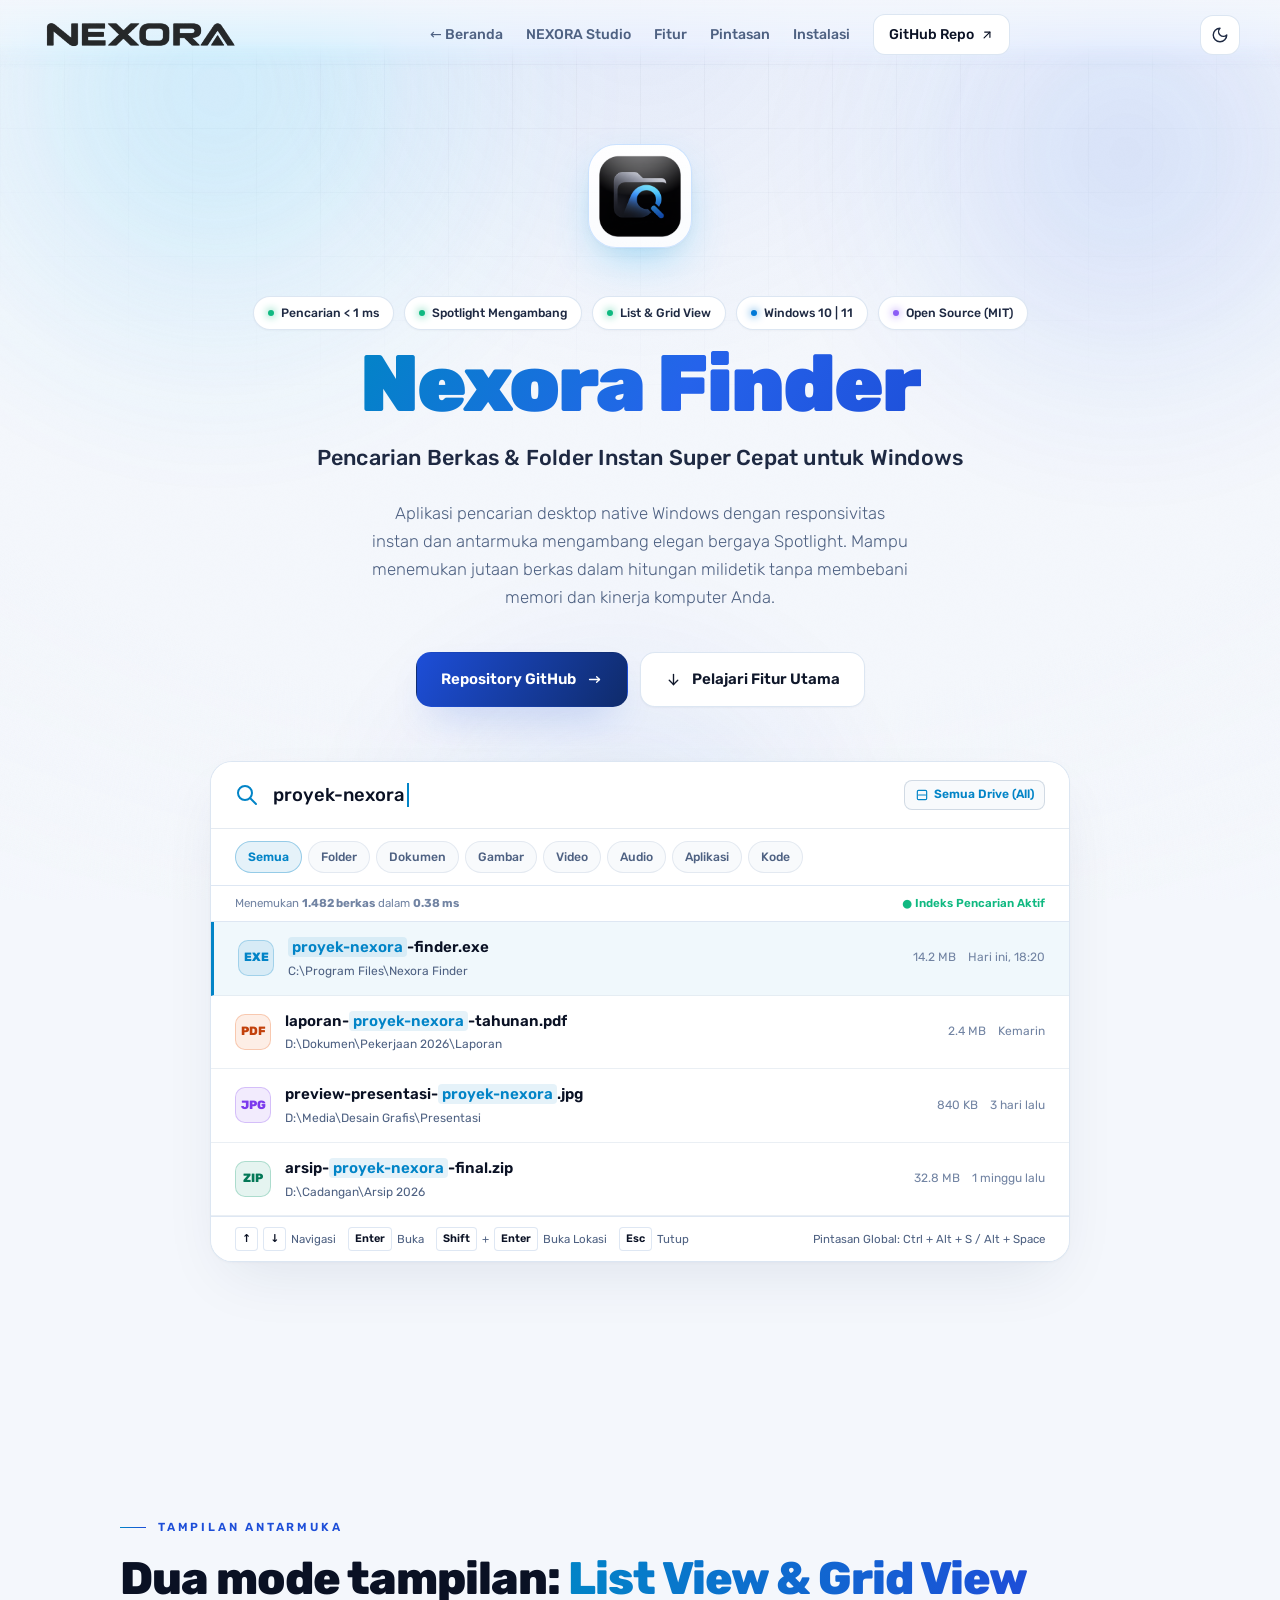
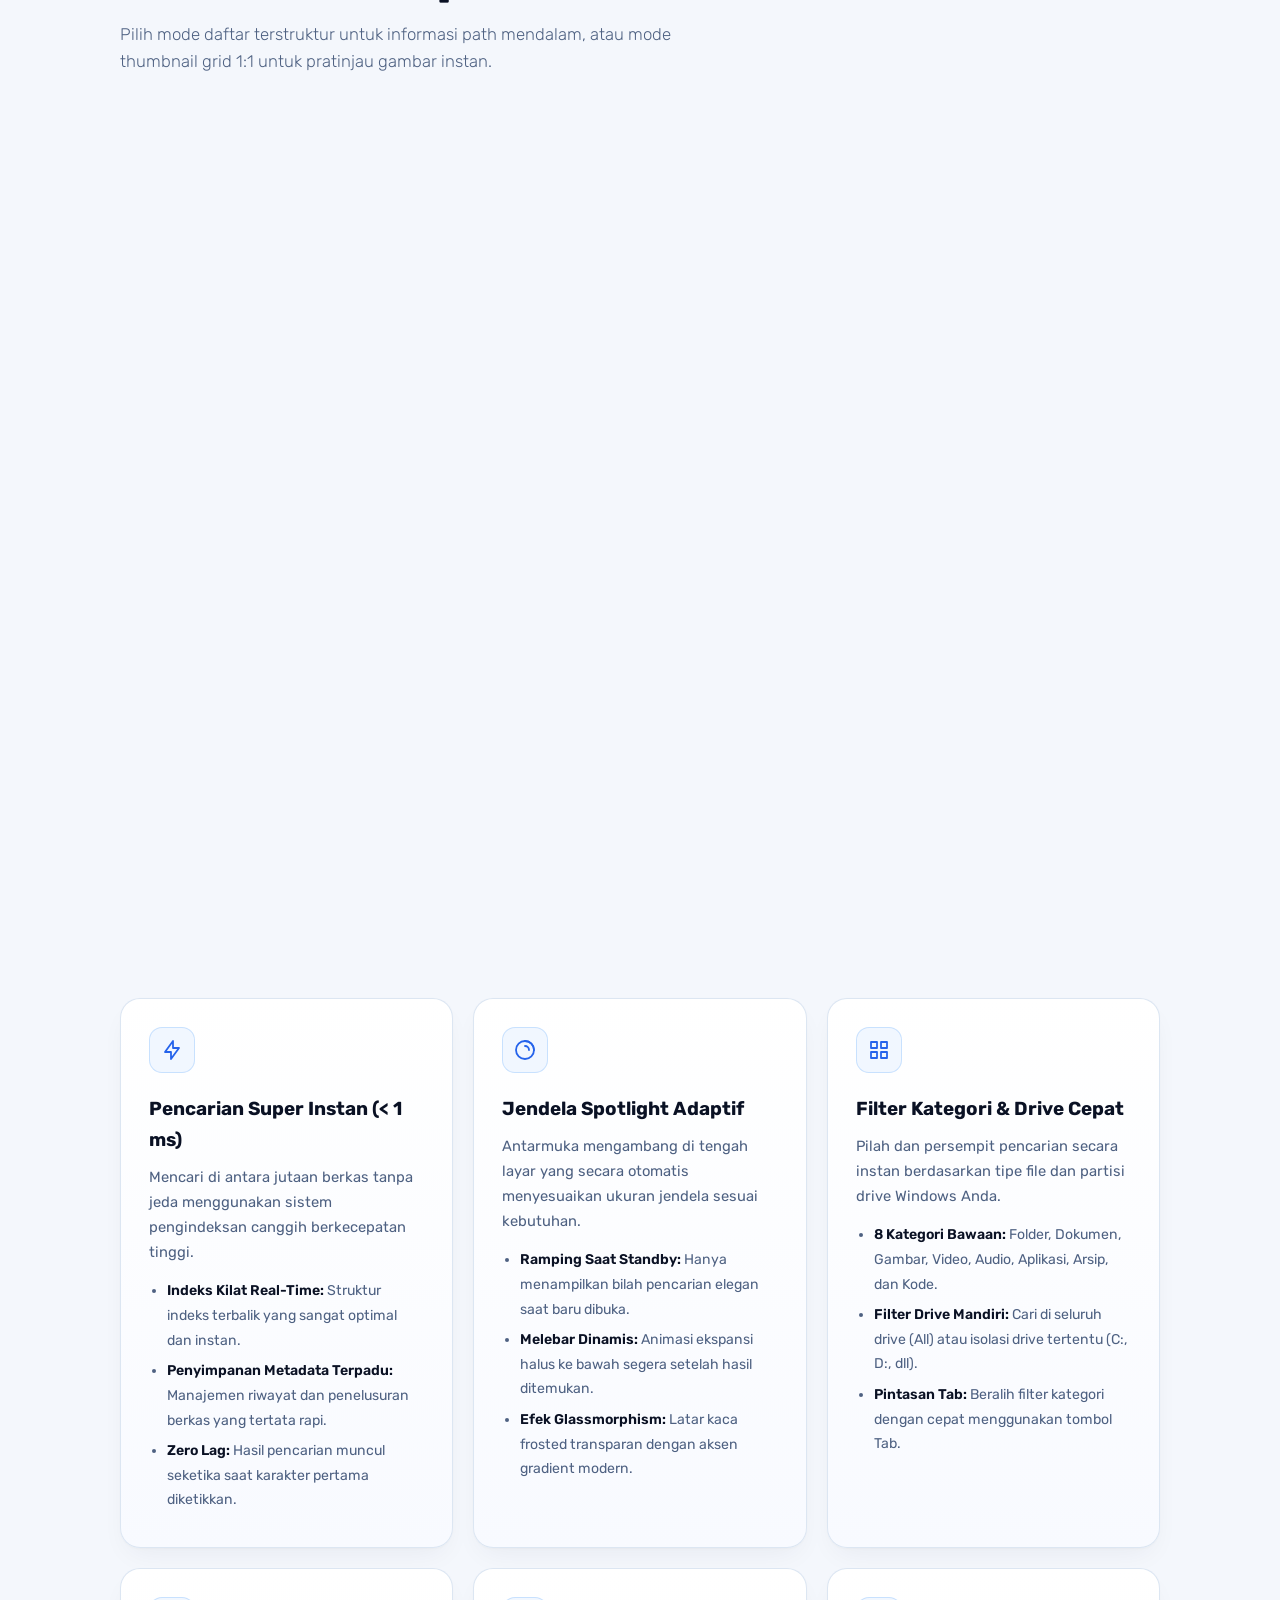
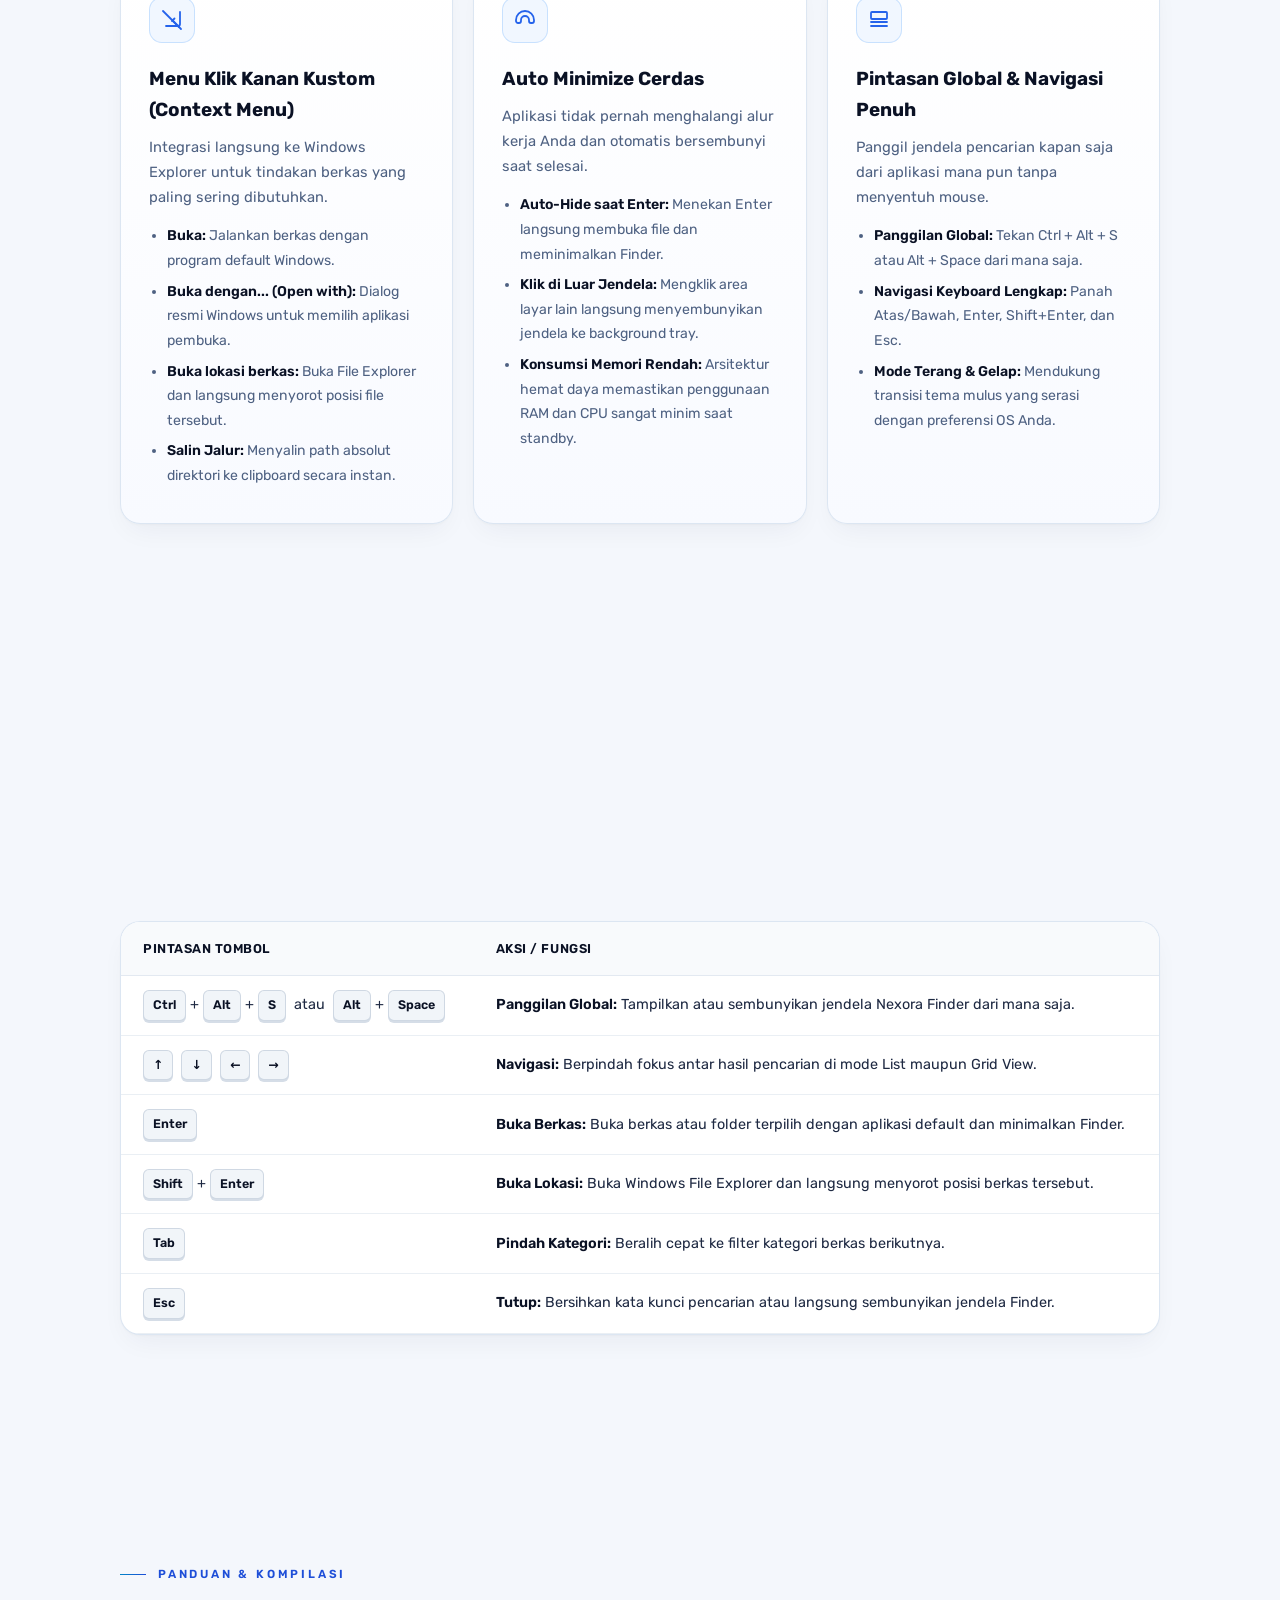
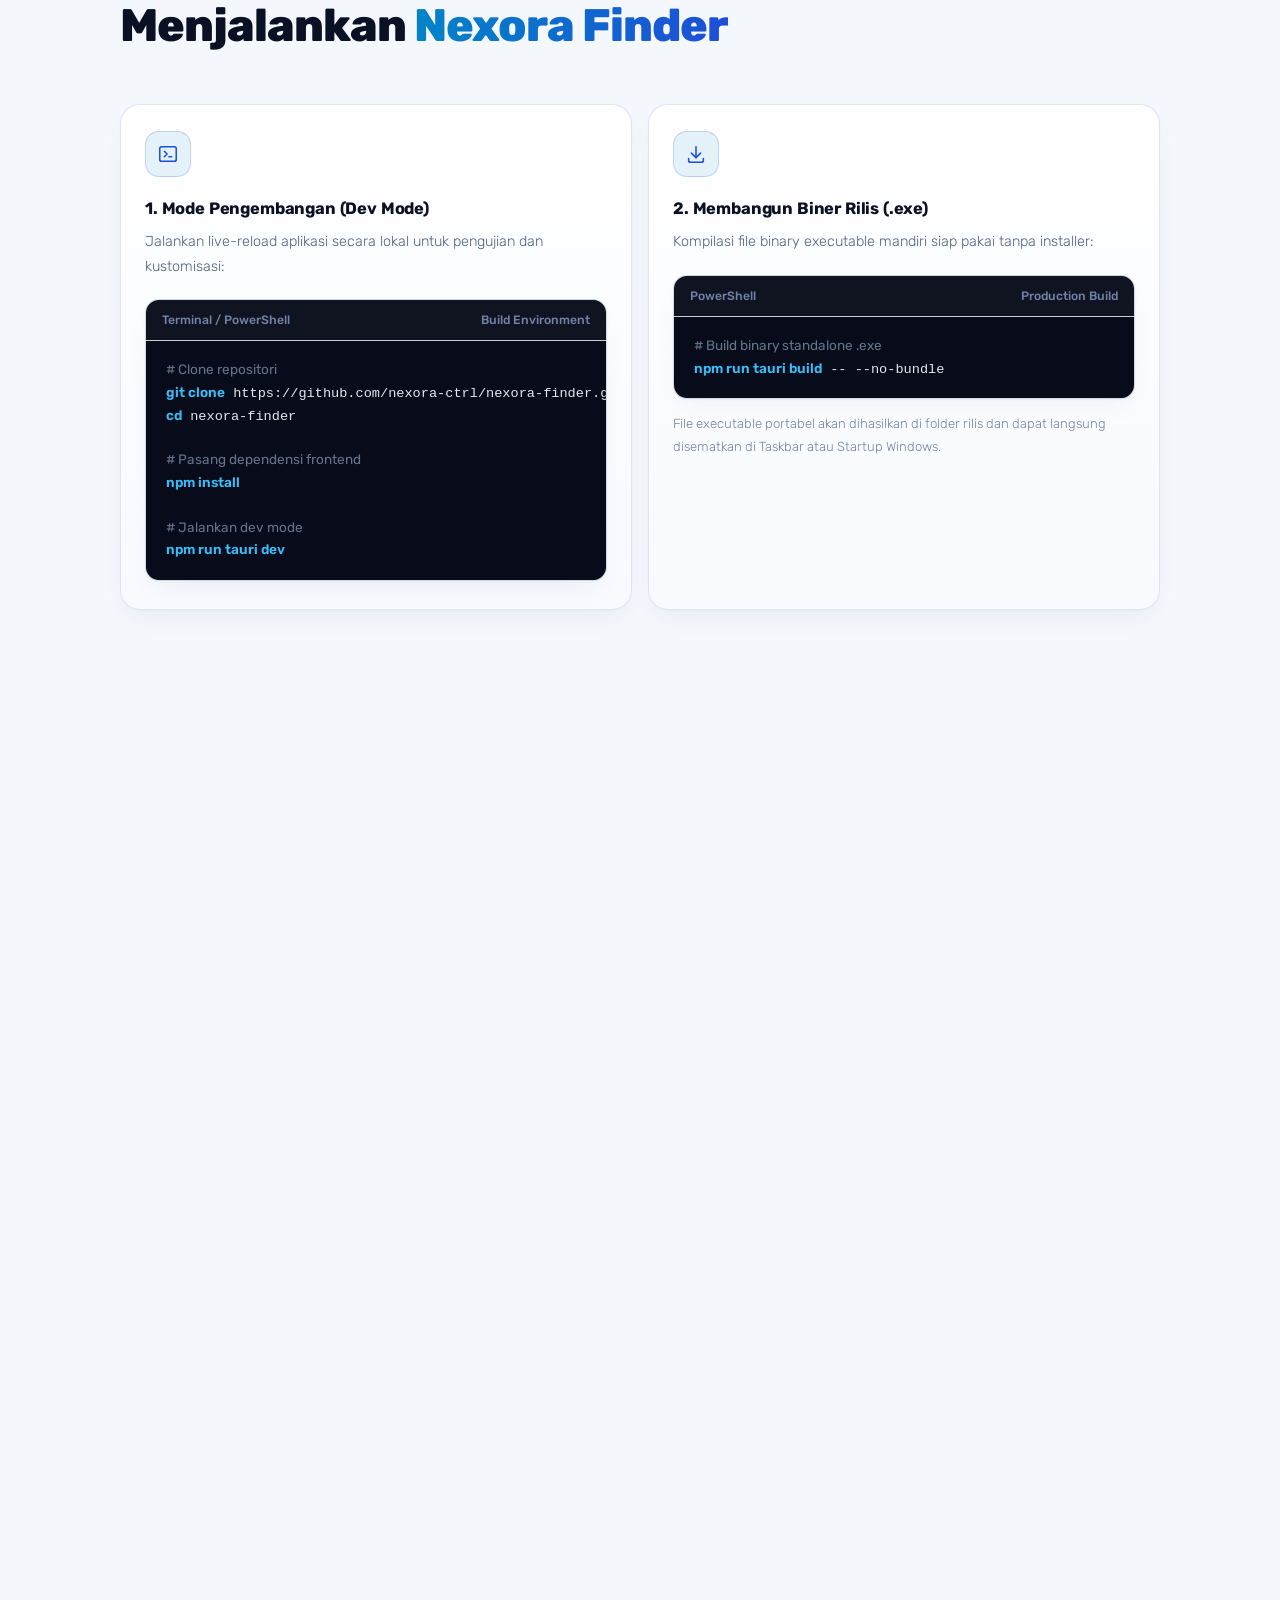
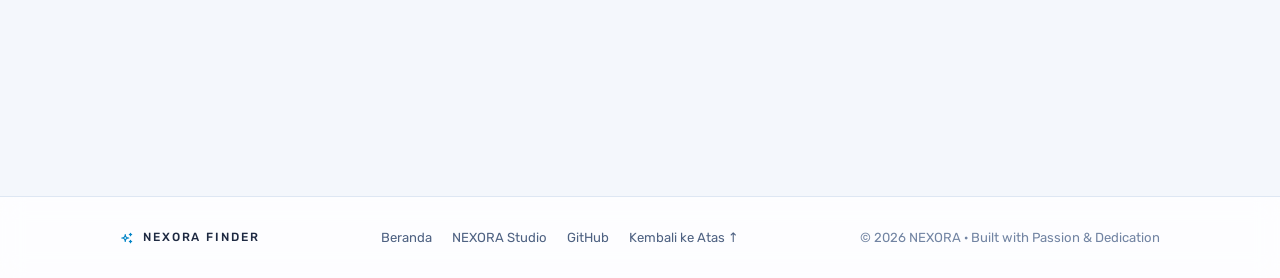
==== commit e143e9bc: "perf: optimize scroll performance with requestAnimationFrame and update header styles" ====
--- a/finder.html
+++ b/finder.html
@@ -668,9 +668,18 @@
 
       /* Header state on scroll */
       var header = document.getElementById("header");
+      var ticking = false;
       var onScroll = function () {
-        if (window.scrollY > 24) header.classList.add("scrolled");
-        else header.classList.remove("scrolled");
+        if (!ticking) {
+          window.requestAnimationFrame(function () {
+            if (header) {
+              if (window.scrollY > 20) header.classList.add("scrolled");
+              else header.classList.remove("scrolled");
+            }
+            ticking = false;
+          });
+          ticking = true;
+        }
       };
       window.addEventListener("scroll", onScroll, { passive: true });
       onScroll();
--- a/style.css
+++ b/style.css
@@ -327,10 +327,11 @@
   justify-content: space-between;
   gap: 14px;
   padding: 14px clamp(16px, 5vw, 40px);
-  border-bottom: 1px solid transparent;
-  transition: padding 0.4s var(--ease), border-color 0.4s var(--ease), box-shadow 0.4s var(--ease);
-}
-
+  transition: padding 0.35s cubic-bezier(0.16, 1, 0.3, 1);
+  will-change: padding;
+}
+
+/* Layer 1: Ambient glass gradient at top of page (fades bottom edge) */
 .site-header::before {
   content: "";
   position: absolute;
@@ -347,24 +348,39 @@
   backdrop-filter: blur(14px) saturate(150%);
   -webkit-mask-image: linear-gradient(to bottom, #000 0%, #000 62%, transparent 100%);
   mask-image: linear-gradient(to bottom, #000 0%, #000 62%, transparent 100%);
-  transition: background 0.4s var(--ease), -webkit-backdrop-filter 0.4s var(--ease),
-              backdrop-filter 0.4s var(--ease), -webkit-mask-image 0.4s var(--ease),
-              mask-image 0.4s var(--ease);
+  opacity: 1;
+  transition: opacity 0.35s cubic-bezier(0.16, 1, 0.3, 1);
+  will-change: opacity;
+}
+
+/* Layer 2: Compact solid frosted navbar on scroll */
+.site-header::after {
+  content: "";
+  position: absolute;
+  inset: 0;
+  z-index: -1;
+  pointer-events: none;
+  background: var(--header-bg);
+  border-bottom: 1px solid var(--line);
+  -webkit-backdrop-filter: blur(20px) saturate(160%);
+  backdrop-filter: blur(20px) saturate(160%);
+  box-shadow: 0 12px 40px -30px rgba(0, 0, 0, 0.9);
+  opacity: 0;
+  transition: opacity 0.35s cubic-bezier(0.16, 1, 0.3, 1);
+  will-change: opacity;
 }
 
 .site-header.scrolled {
   padding-top: 10px;
   padding-bottom: 10px;
-  border-bottom-color: var(--line);
-  box-shadow: 0 12px 40px -30px rgba(0, 0, 0, 0.9);
 }
 
 .site-header.scrolled::before {
-  background: var(--header-bg);
-  -webkit-backdrop-filter: blur(20px) saturate(160%);
-  backdrop-filter: blur(20px) saturate(160%);
-  -webkit-mask-image: none;
-  mask-image: none;
+  opacity: 0;
+}
+
+.site-header.scrolled::after {
+  opacity: 1;
 }
 
 .brand {
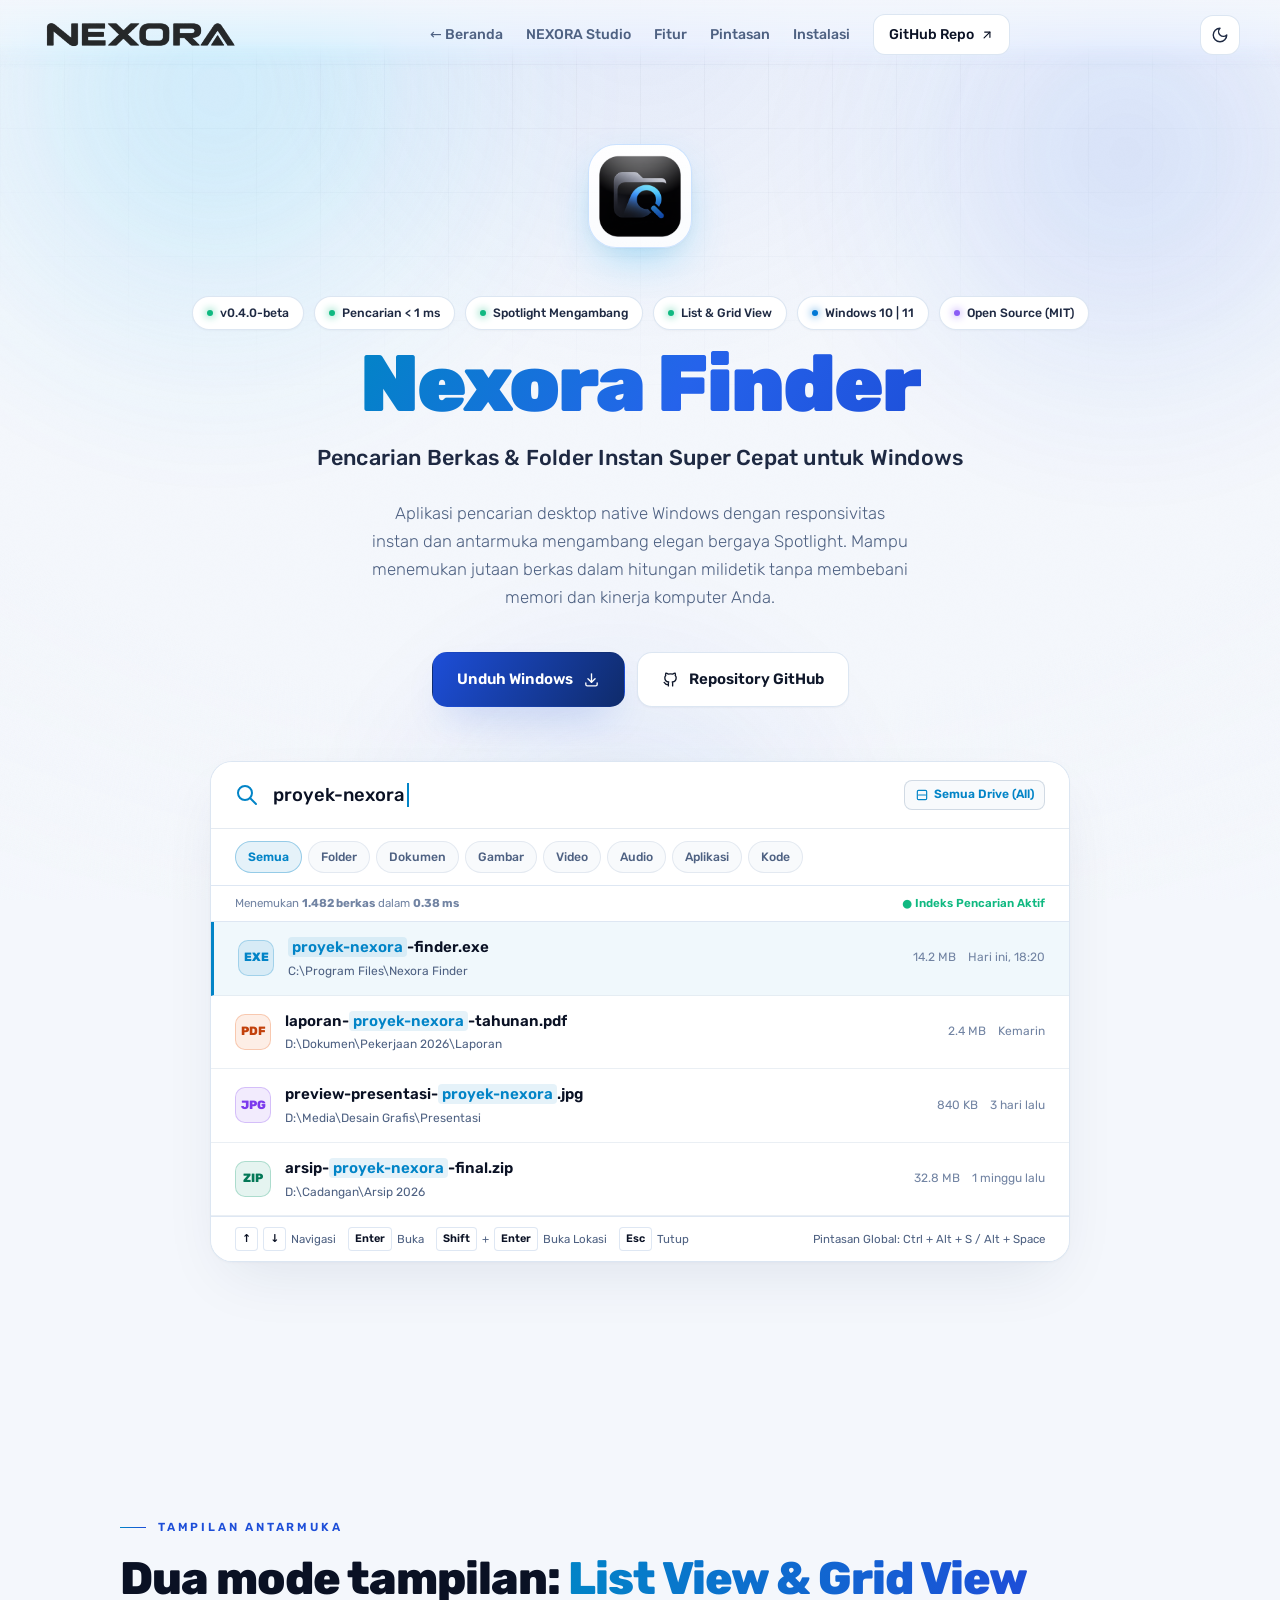
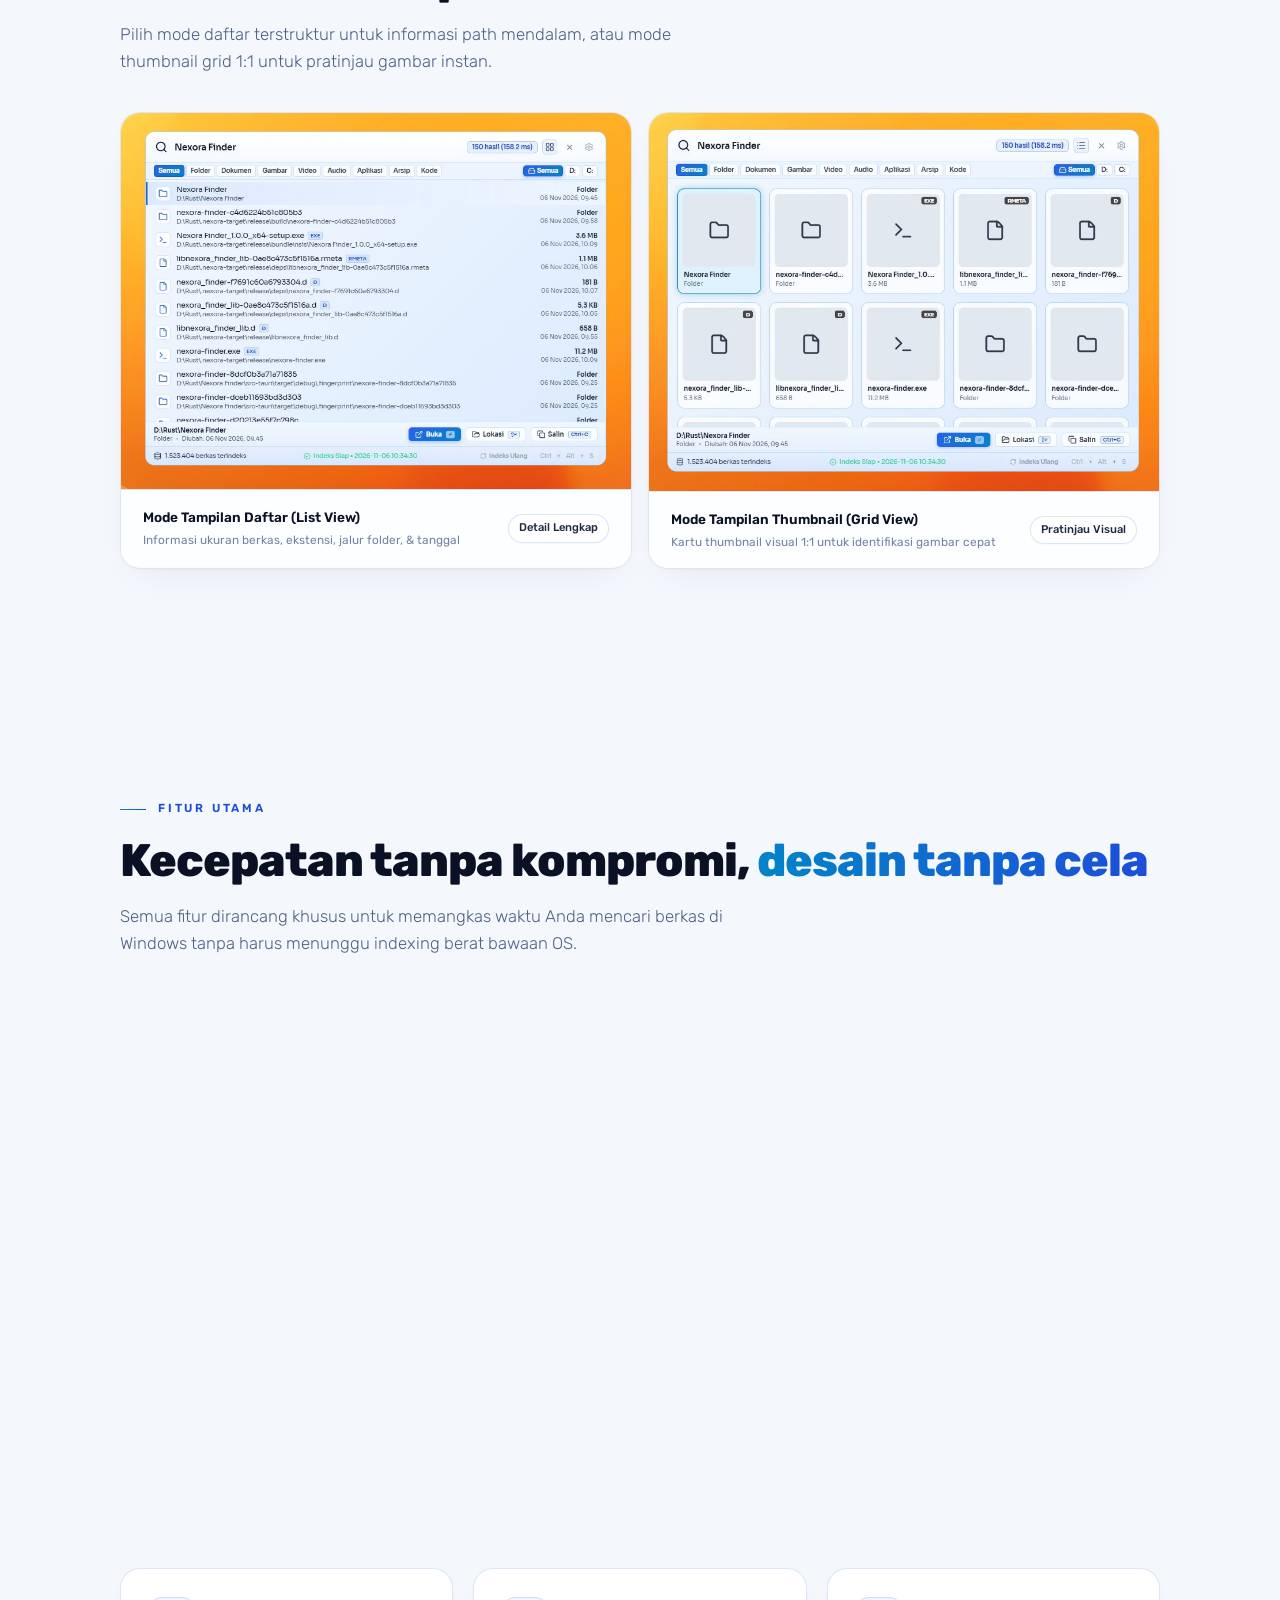
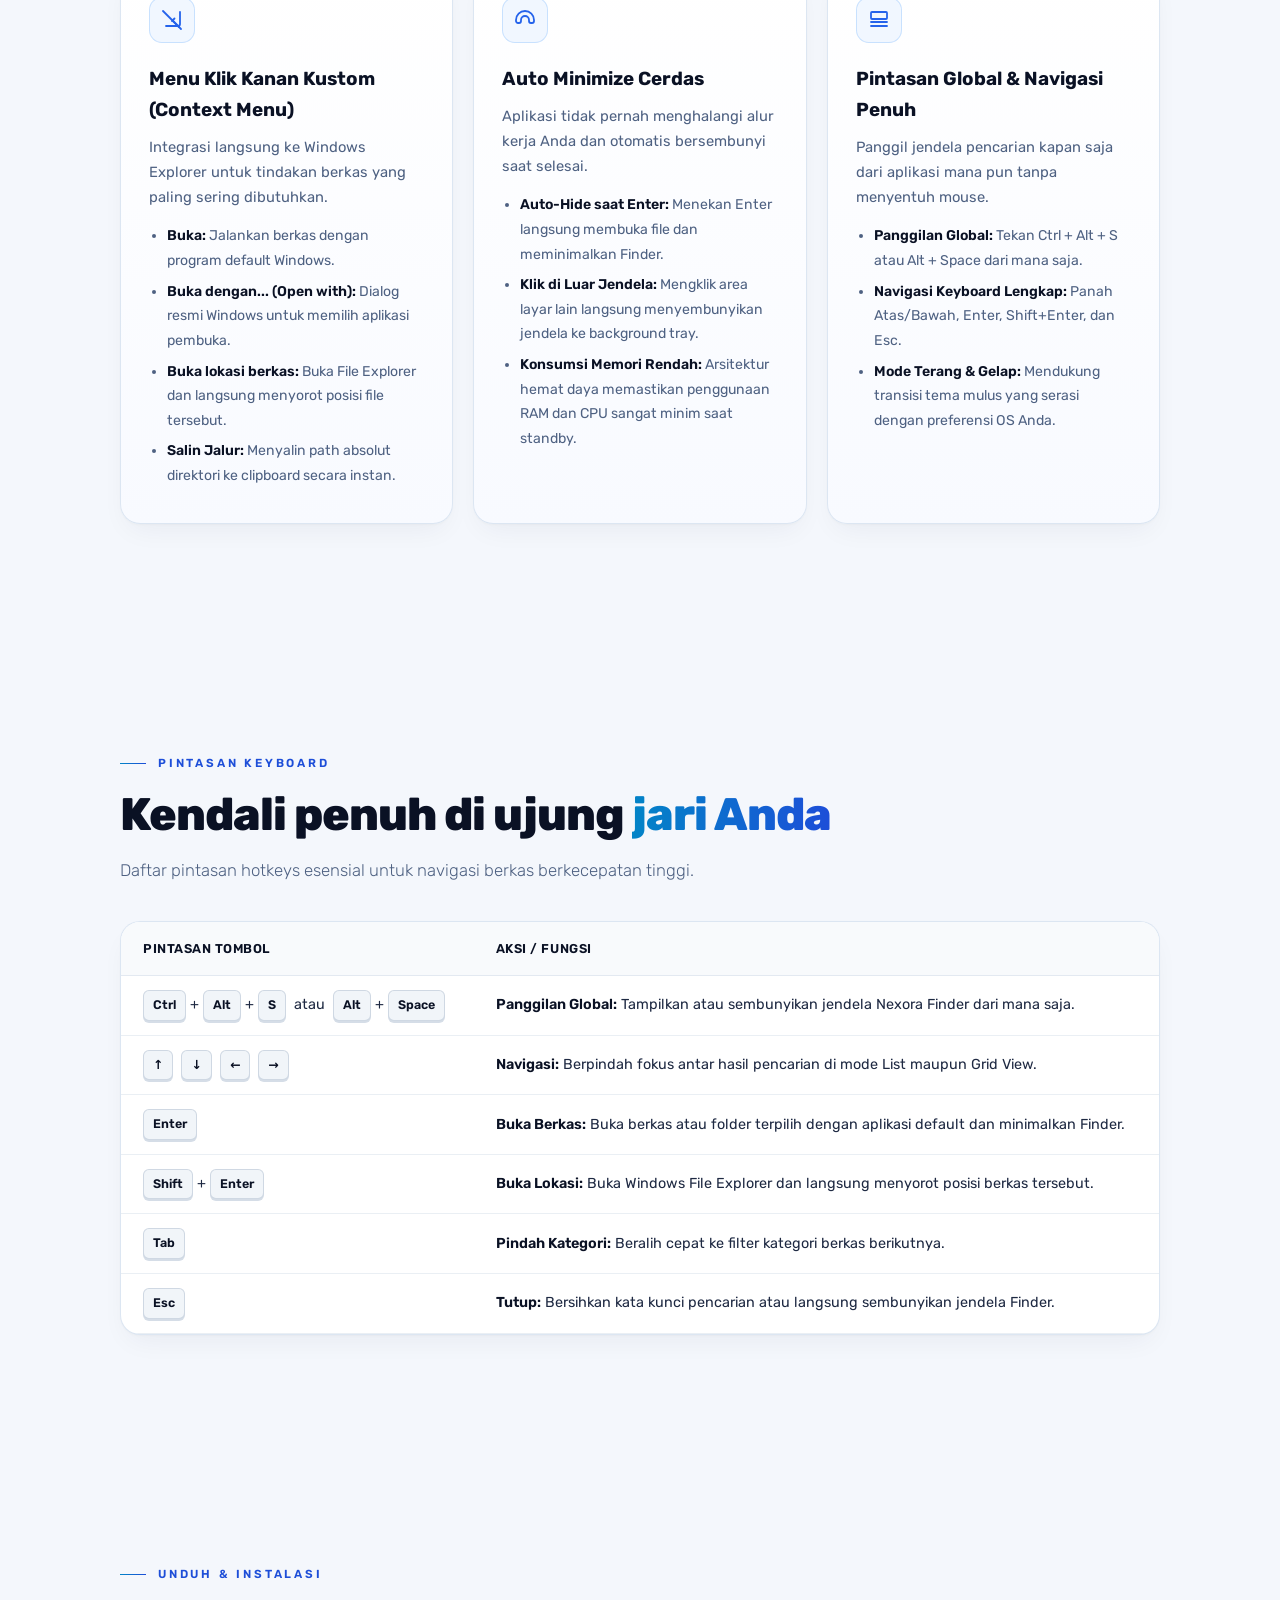
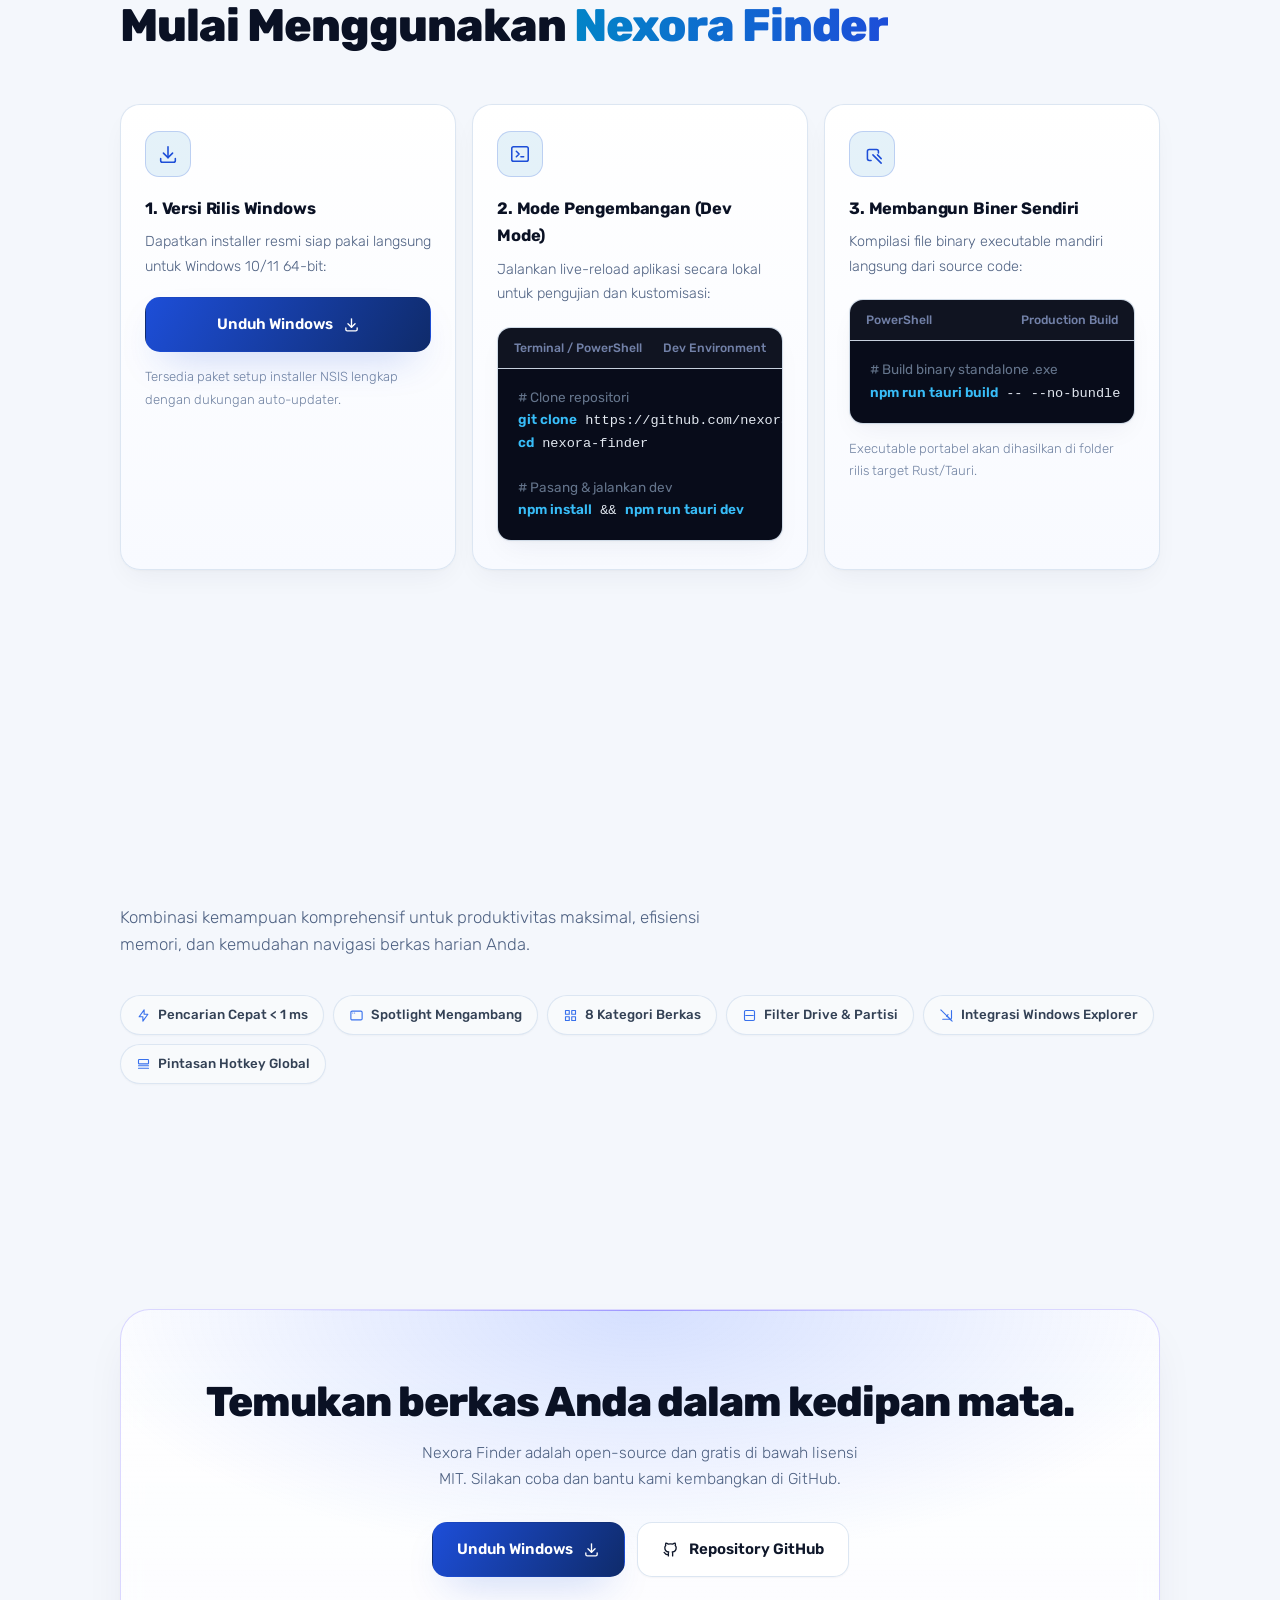
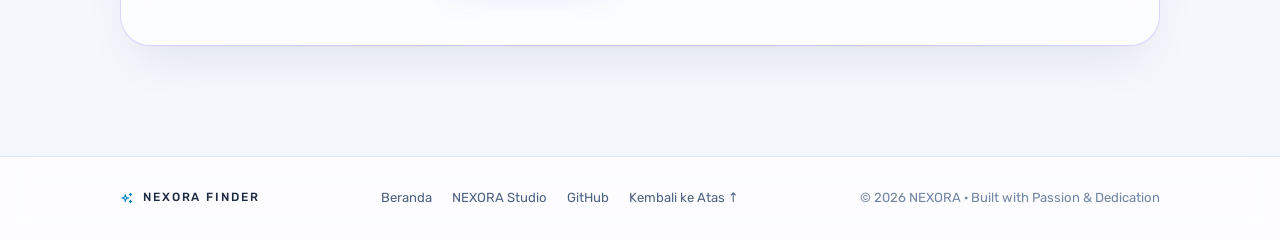
==== commit f2438460: "Update FInder" ====
--- a/finder.html
+++ b/finder.html
@@ -108,6 +108,7 @@
       </div>
 
       <div class="badges-row reveal" style="--d: 80ms">
+        <span class="meta-pill" id="finder-version-badge"><span class="pill-dot"></span>v0.4.0-beta</span>
         <span class="meta-pill"><span class="pill-dot"></span>Pencarian &lt; 1 ms</span>
         <span class="meta-pill"><span class="pill-dot"></span>Spotlight Mengambang</span>
         <span class="meta-pill"><span class="pill-dot"></span>List &amp; Grid View</span>
@@ -126,23 +127,21 @@
       </p>
 
       <div class="actions reveal" style="--d: 320ms">
-        <a class="btn btn-primary" href="https://github.com/nexora-ctrl/nexora-finder" target="_blank" rel="noopener">
-          <span>Repository GitHub</span>
+        <a class="btn btn-primary" id="finder-hero-dl" href="https://github.com/nexora-ctrl/nexora-finder/releases" target="_blank" rel="noopener">
+          <span>Unduh Windows</span>
           <svg xmlns="http://www.w3.org/2000/svg" width="18" height="18" viewBox="0 0 24 24" fill="none" stroke="currentColor" stroke-width="2" stroke-linecap="round" stroke-linejoin="round" class="icon-tabler" aria-hidden="true">
             <path stroke="none" d="M0 0h24v24H0z" fill="none"/>
-            <path d="M5 12l14 0" />
-            <path d="M15 16l4 -4" />
-            <path d="M15 8l4 4" />
+            <path d="M4 17v2a2 2 0 0 0 2 2h12a2 2 0 0 0 2 -2v-2" />
+            <path d="M7 11l5 5l5 -5" />
+            <path d="M12 4l0 12" />
           </svg>
         </a>
-        <a class="btn btn-ghost" href="#fitur">
+        <a class="btn btn-ghost" href="https://github.com/nexora-ctrl/nexora-finder" target="_blank" rel="noopener">
           <svg xmlns="http://www.w3.org/2000/svg" width="18" height="18" viewBox="0 0 24 24" fill="none" stroke="currentColor" stroke-width="2" stroke-linecap="round" stroke-linejoin="round" class="icon-tabler" aria-hidden="true">
             <path stroke="none" d="M0 0h24v24H0z" fill="none"/>
-            <path d="M12 5v14" />
-            <path d="M18 13l-6 6" />
-            <path d="M6 13l6 6" />
+            <path d="M9 19c-4.3 1.4 -4.3 -2.5 -6 -3m12 5v-3.5c0 -1 .1 -1.4 -.5 -2c2.8 -.3 5.5 -1.4 5.5 -6a4.6 4.6 0 0 0 -1.3 -3.2a4.2 4.2 0 0 0 -.1 -3.2s-1.1 -.3 -3.5 1.3a12.3 12.3 0 0 0 -6.2 0c-2.4 -1.6 -3.5 -1.3 -3.5 -1.3a4.2 4.2 0 0 0 -.1 3.2a4.6 4.6 0 0 0 -1.3 3.2c0 4.6 2.7 5.7 5.5 6c-.6 .6 -.6 1.2 -.5 2v3.5" />
           </svg>
-          <span>Pelajari Fitur Utama</span>
+          <span>Repository GitHub</span>
         </a>
       </div>
 
@@ -471,44 +470,64 @@
 
     <!-- Installation & Dev Guide -->
     <section class="section wrap" id="instalasi">
-      <p class="eyebrow reveal">Panduan &amp; Kompilasi</p>
+      <p class="eyebrow reveal">Unduh &amp; Instalasi</p>
       <h2 class="reveal" style="--d: 70ms">
-        Menjalankan <em>Nexora Finder</em>
+        Mulai Menggunakan <em>Nexora Finder</em>
       </h2>
 
-      <div class="cards" style="grid-template-columns: repeat(auto-fit, minmax(320px, 1fr));">
-        <!-- Card 1: Dev Mode -->
+      <div class="cards" style="grid-template-columns: repeat(auto-fit, minmax(300px, 1fr));">
+        <!-- Card 1: Direct Download -->
         <article class="card reveal" style="--d: 100ms">
           <div class="icon" aria-hidden="true">
+            <svg xmlns="http://www.w3.org/2000/svg" width="22" height="22" viewBox="0 0 24 24" fill="none" stroke="currentColor" stroke-width="1.8" stroke-linecap="round" stroke-linejoin="round" class="icon-tabler"><path stroke="none" d="M0 0h24v24H0z" fill="none"/><path d="M4 17v2a2 2 0 0 0 2 2h12a2 2 0 0 0 2 -2v-2" /><path d="M7 11l5 5l5 -5" /><path d="M12 4l0 12" /></svg>
+          </div>
+          <h3>1. Versi Rilis Windows</h3>
+          <p>Dapatkan installer resmi siap pakai langsung untuk Windows 10/11 64-bit:</p>
+          <div style="margin-top: 18px;">
+            <a class="btn btn-primary" id="finder-install-dl" href="https://github.com/nexora-ctrl/nexora-finder/releases" target="_blank" rel="noopener" style="width: 100%; justify-content: center;">
+              <span>Unduh Windows</span>
+              <svg xmlns="http://www.w3.org/2000/svg" width="16" height="16" viewBox="0 0 24 24" fill="none" stroke="currentColor" stroke-width="2" stroke-linecap="round" stroke-linejoin="round" class="icon-tabler" aria-hidden="true">
+                <path stroke="none" d="M0 0h24v24H0z" fill="none"/>
+                <path d="M4 17v2a2 2 0 0 0 2 2h12a2 2 0 0 0 2 -2v-2" />
+                <path d="M7 11l5 5l5 -5" />
+                <path d="M12 4l0 12" />
+              </svg>
+            </a>
+          </div>
+          <p style="margin-top: 14px; font-size: 0.82rem; color: var(--muted-2);">
+            Tersedia paket setup installer NSIS lengkap dengan dukungan auto-updater.
+          </p>
+        </article>
+
+        <!-- Card 2: Dev Mode -->
+        <article class="card reveal" style="--d: 160ms">
+          <div class="icon" aria-hidden="true">
             <svg xmlns="http://www.w3.org/2000/svg" width="22" height="22" viewBox="0 0 24 24" fill="none" stroke="currentColor" stroke-width="1.8" stroke-linecap="round" stroke-linejoin="round" class="icon-tabler"><path stroke="none" d="M0 0h24v24H0z" fill="none"/><path d="M8 9l3 3l-3 3" /><path d="M13 15l3 0" /><path d="M3 4m0 2a2 2 0 0 1 2 -2h14a2 2 0 0 1 2 2v12a2 2 0 0 1 -2 2h-14a2 2 0 0 1 -2 -2z" /></svg>
           </div>
-          <h3>1. Mode Pengembangan (Dev Mode)</h3>
+          <h3>2. Mode Pengembangan (Dev Mode)</h3>
           <p>Jalankan live-reload aplikasi secara lokal untuk pengujian dan kustomisasi:</p>
           
           <div class="code-block">
             <div class="code-header">
               <span>Terminal / PowerShell</span>
-              <span>Build Environment</span>
+              <span>Dev Environment</span>
             </div>
             <pre class="code-body"><span class="comment"># Clone repositori</span>
 <span class="cmd">git clone</span> https://github.com/nexora-ctrl/nexora-finder.git
 <span class="cmd">cd</span> nexora-finder
 
-<span class="comment"># Pasang dependensi frontend</span>
-<span class="cmd">npm install</span>
-
-<span class="comment"># Jalankan dev mode</span>
-<span class="cmd">npm run tauri dev</span></pre>
-          </div>
-        </article>
-
-        <!-- Card 2: Production Build -->
-        <article class="card reveal" style="--d: 180ms">
+<span class="comment"># Pasang &amp; jalankan dev</span>
+<span class="cmd">npm install</span> &amp;&amp; <span class="cmd">npm run tauri dev</span></pre>
+          </div>
+        </article>
+
+        <!-- Card 3: Production Build -->
+        <article class="card reveal" style="--d: 220ms">
           <div class="icon" aria-hidden="true">
-            <svg xmlns="http://www.w3.org/2000/svg" width="22" height="22" viewBox="0 0 24 24" fill="none" stroke="currentColor" stroke-width="1.8" stroke-linecap="round" stroke-linejoin="round" class="icon-tabler"><path stroke="none" d="M0 0h24v24H0z" fill="none"/><path d="M4 17v2a2 2 0 0 0 2 2h12a2 2 0 0 0 2 -2v-2" /><path d="M7 11l5 5l5 -5" /><path d="M12 4l0 12" /></svg>
-          </div>
-          <h3>2. Membangun Biner Rilis (.exe)</h3>
-          <p>Kompilasi file binary executable mandiri siap pakai tanpa installer:</p>
+            <svg xmlns="http://www.w3.org/2000/svg" width="22" height="22" viewBox="0 0 24 24" fill="none" stroke="currentColor" stroke-width="1.8" stroke-linecap="round" stroke-linejoin="round" class="icon-tabler"><path stroke="none" d="M0 0h24v24H0z" fill="none"/><path d="M19 11v-2a2 2 0 0 0 -2 -2h-8a2 2 0 0 0 -2 2v8a2 2 0 0 0 2 2h2" /><path d="M13 13l9 9" /><path d="M18 13l4 4" /></svg>
+          </div>
+          <h3>3. Membangun Biner Sendiri</h3>
+          <p>Kompilasi file binary executable mandiri langsung dari source code:</p>
           
           <div class="code-block">
             <div class="code-header">
@@ -520,7 +539,7 @@
           </div>
 
           <p style="margin-top: 14px; font-size: 0.82rem; color: var(--muted-2);">
-            File executable portabel akan dihasilkan di folder rilis dan dapat langsung disematkan di Taskbar atau Startup Windows.
+            Executable portabel akan dihasilkan di folder rilis target Rust/Tauri.
           </p>
         </article>
       </div>
@@ -570,15 +589,21 @@
         <h2>Temukan berkas Anda dalam kedipan mata.</h2>
         <p>Nexora Finder adalah open-source dan gratis di bawah lisensi MIT. Silakan coba dan bantu kami kembangkan di GitHub.</p>
         <div class="actions">
-          <a class="btn btn-primary" href="https://github.com/nexora-ctrl/nexora-finder" target="_blank" rel="noopener">
-            <span>Kunjungi Repositori GitHub</span>
+          <a class="btn btn-primary" id="finder-cta-dl" href="https://github.com/nexora-ctrl/nexora-finder/releases" target="_blank" rel="noopener">
+            <span>Unduh Windows</span>
+            <svg xmlns="http://www.w3.org/2000/svg" width="18" height="18" viewBox="0 0 24 24" fill="none" stroke="currentColor" stroke-width="2" stroke-linecap="round" stroke-linejoin="round" class="icon-tabler" aria-hidden="true">
+              <path stroke="none" d="M0 0h24v24H0z" fill="none"/>
+              <path d="M4 17v2a2 2 0 0 0 2 2h12a2 2 0 0 0 2 -2v-2" />
+              <path d="M7 11l5 5l5 -5" />
+              <path d="M12 4l0 12" />
+            </svg>
+          </a>
+          <a class="btn btn-ghost" href="https://github.com/nexora-ctrl/nexora-finder" target="_blank" rel="noopener">
             <svg xmlns="http://www.w3.org/2000/svg" width="18" height="18" viewBox="0 0 24 24" fill="none" stroke="currentColor" stroke-width="2" stroke-linecap="round" stroke-linejoin="round" class="icon-tabler" aria-hidden="true">
               <path stroke="none" d="M0 0h24v24H0z" fill="none"/>
               <path d="M9 19c-4.3 1.4 -4.3 -2.5 -6 -3m12 5v-3.5c0 -1 .1 -1.4 -.5 -2c2.8 -.3 5.5 -1.4 5.5 -6a4.6 4.6 0 0 0 -1.3 -3.2a4.2 4.2 0 0 0 -.1 -3.2s-1.1 -.3 -3.5 1.3a12.3 12.3 0 0 0 -6.2 0c-2.4 -1.6 -3.5 -1.3 -3.5 -1.3a4.2 4.2 0 0 0 -.1 3.2a4.6 4.6 0 0 0 -1.3 3.2c0 4.6 2.7 5.7 5.5 6c-.6 .6 -.6 1.2 -.5 2v3.5" />
             </svg>
-          </a>
-          <a class="btn btn-ghost" href="studio.html">
-            <span>Lihat Juga: NEXORA Studio →</span>
+            <span>Repository GitHub</span>
           </a>
         </div>
       </div>
@@ -719,6 +744,8 @@
       }
     })();
   </script>
+  <!-- GitHub Releases Dynamic Version Loader -->
+  <script src="release-version.js"></script>
 </body>
 </html>
 
